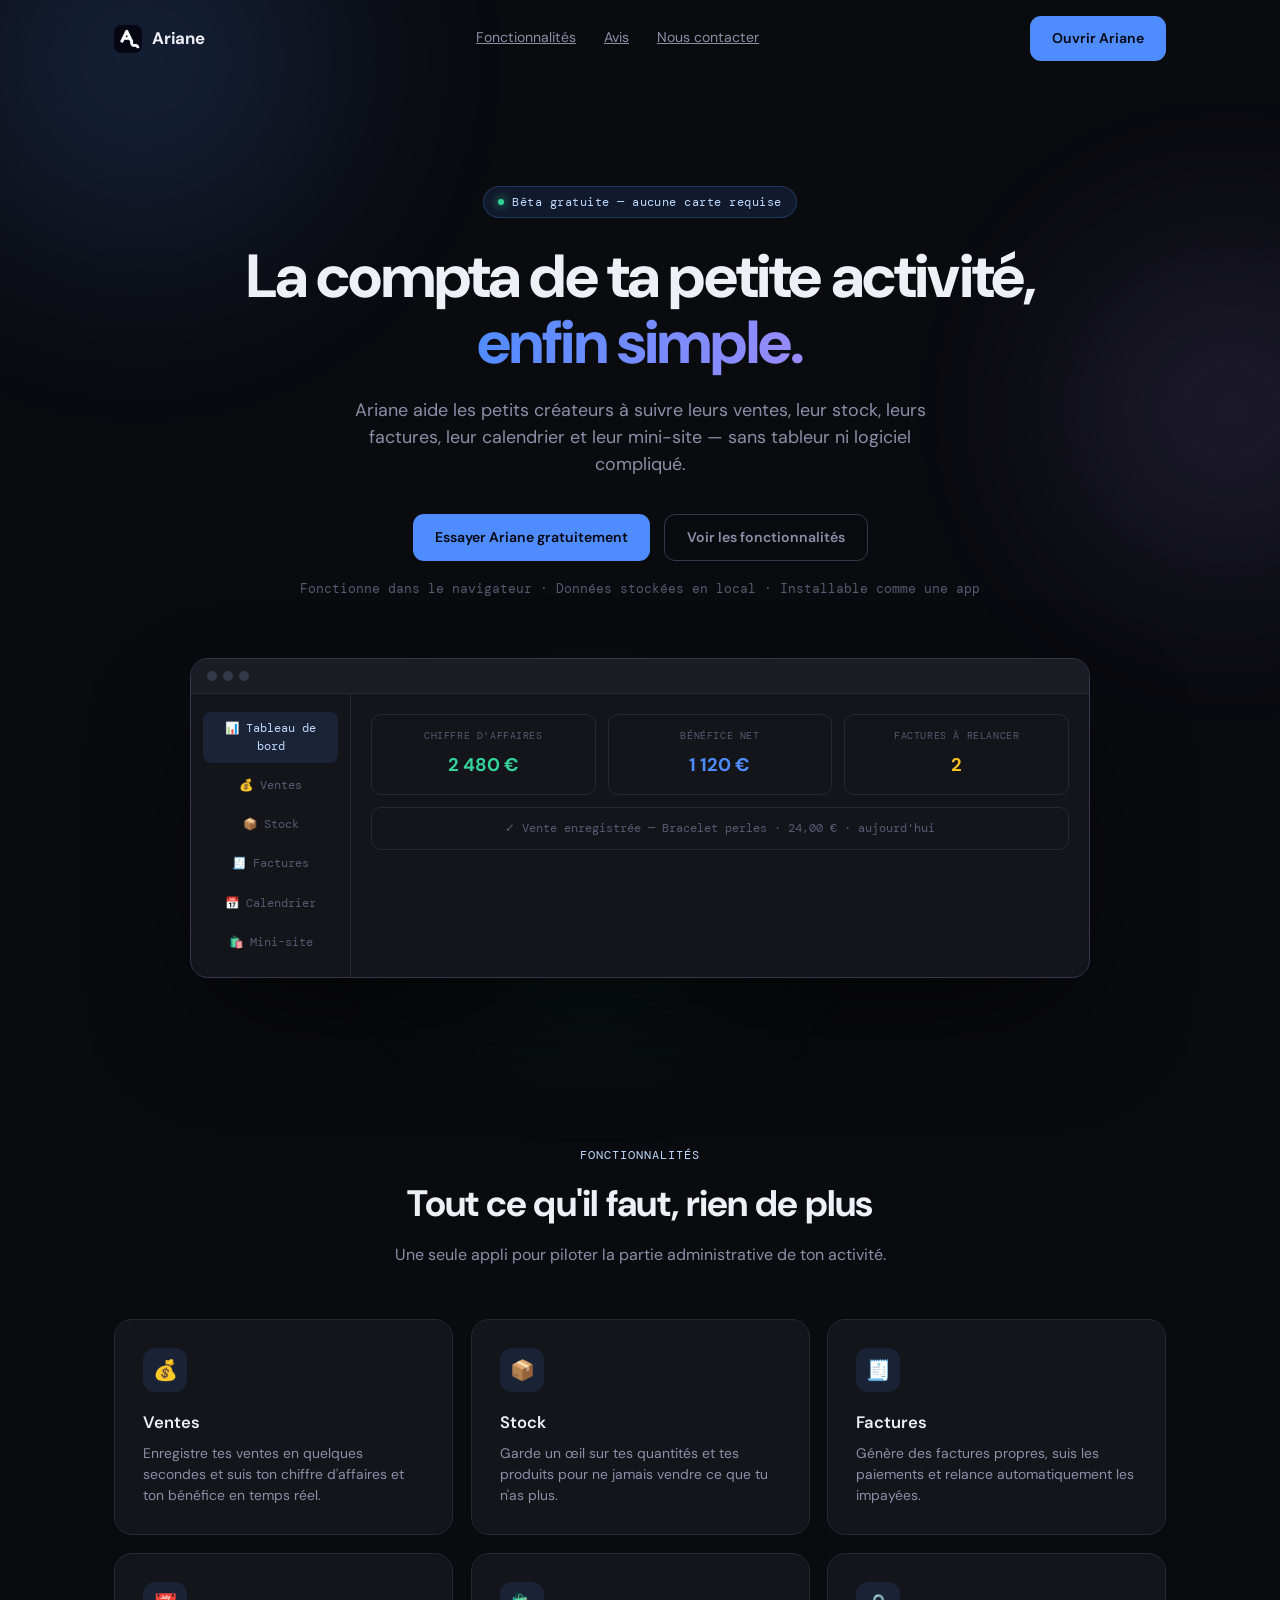
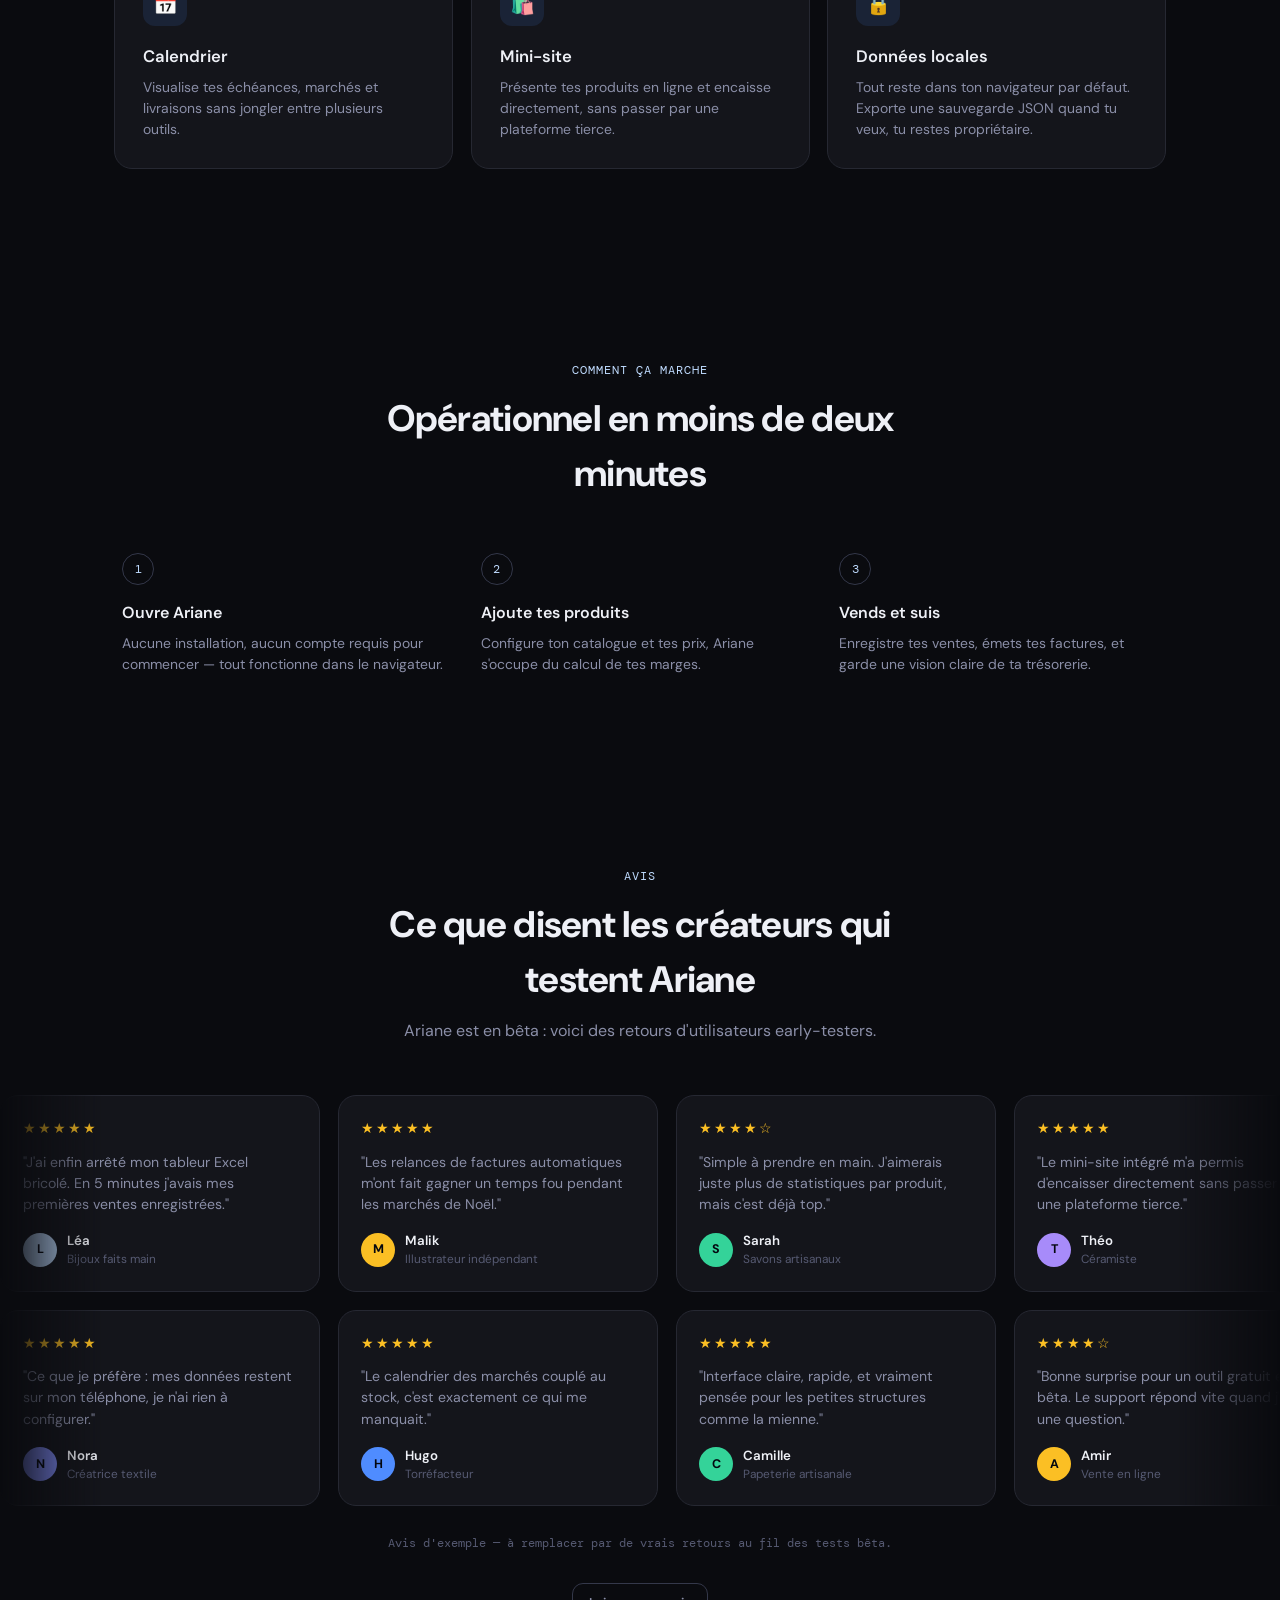
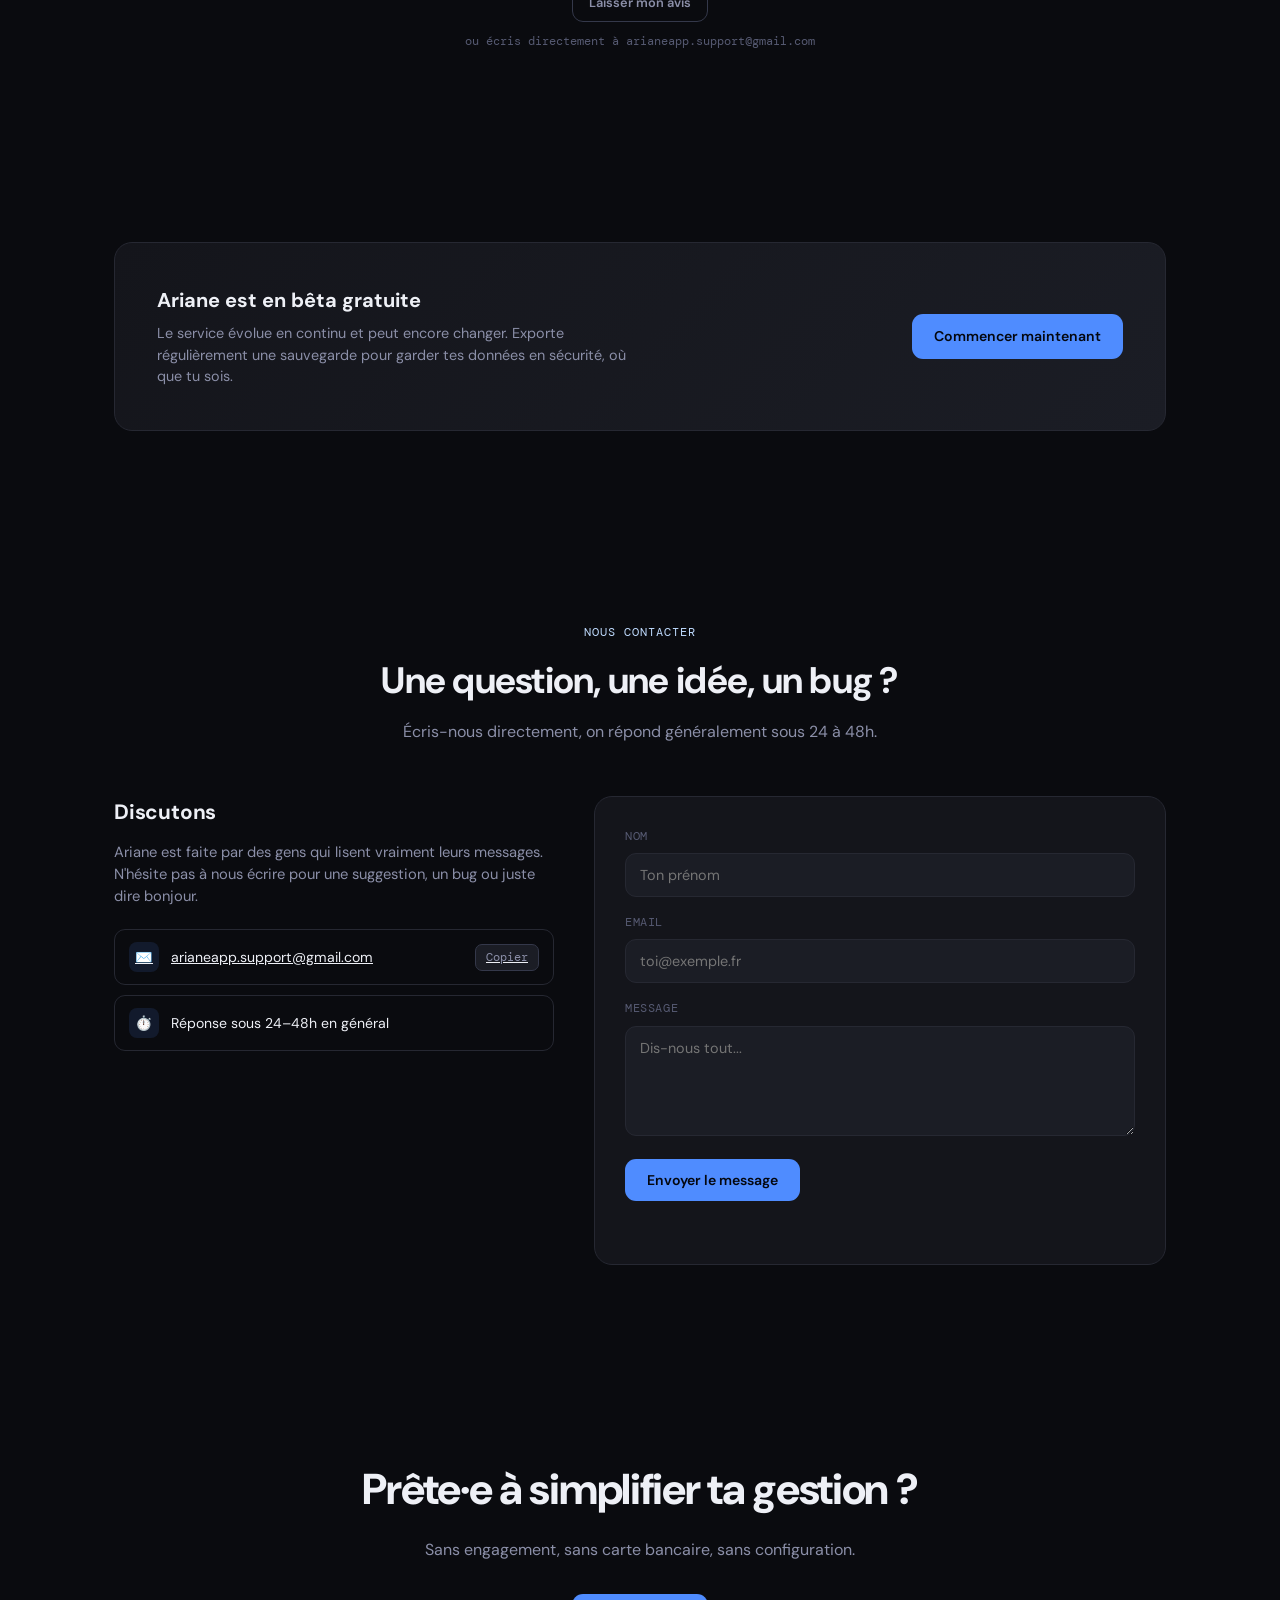
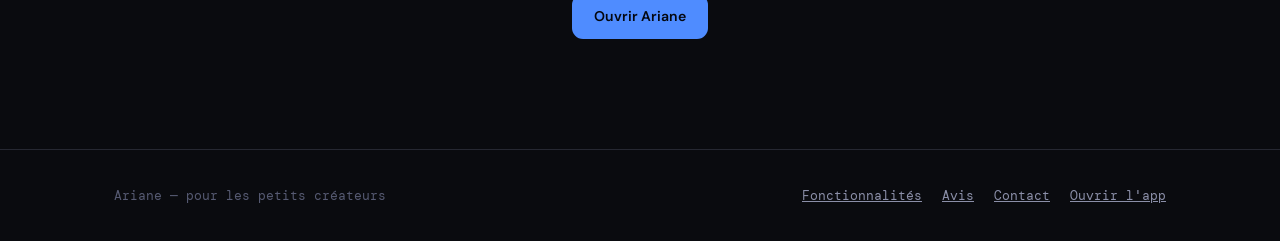
==== site/index.html @ db7ed331 "Corrige le formulaire de contact et le lien avis de la vitrine (mailto) Les liens/boutons mailto cha" ====
<!DOCTYPE html>
<html lang="fr">
<head>
<meta charset="UTF-8">
<meta name="viewport" content="width=device-width, initial-scale=1.0">
<title>Ariane — Compta &amp; ventes pour petits créateurs</title>
<meta name="description" content="Ariane aide les petits créateurs à suivre leurs ventes, leur stock, leurs factures, leur calendrier et leur mini-site — sans tableur, sans prise de tête.">
<link rel="icon" href="../icons/icon-192.png">
<link href="https://fonts.googleapis.com/css2?family=DM+Mono:wght@300;400;500&family=DM+Sans:ital,wght@0,300;0,400;0,500;0,600;0,700;0,800;1,300&display=swap" rel="stylesheet">
<style>
  :root {
    --bg: #0a0b0f; --surface: #14151b; --surface2: #1b1d25; --border: #262832; --border2: #34384a;
    --text: #eef0f6; --text2: #8b8fa8; --text3: #565a72;
    --accent: #4f8cff; --accent-dim: rgba(79,140,255,0.12);
    --accent2: #bfdbfe;
    --violet: #a78bfa; --violet-dim: rgba(167,139,250,0.14);
    --gold: #fbbf24; --gold-dim: rgba(251,191,36,0.12);
    --green: #34d399; --green-dim: rgba(52,211,153,0.12);
    --blue: #818cf8;
    --radius: 18px; --radius-sm: 11px;
  }
  *, *::before, *::after { box-sizing: border-box; margin: 0; padding: 0; }
  html { font-size: 16px; scroll-behavior: smooth; }
  body { font-family: 'DM Sans', sans-serif; background: var(--bg); color: var(--text); line-height: 1.5; overflow-x: hidden; position: relative; }
  a { color: inherit; }
  img { max-width: 100%; }
  .wrap { max-width: 1100px; margin: 0 auto; padding: 0 24px; position: relative; z-index: 1; }

  @media (prefers-reduced-motion: reduce) {
    *, *::before, *::after { animation-duration: 0.001ms !important; animation-iteration-count: 1 !important; transition-duration: 0.001ms !important; scroll-behavior: auto !important; }
  }

  /* Ambient background */
  .orb { position: fixed; border-radius: 50%; filter: blur(90px); opacity: 0.45; z-index: 0; pointer-events: none; }
  .orb-1 { width: 560px; height: 560px; top: -220px; left: -140px; background: radial-gradient(circle, rgba(79,140,255,0.55), transparent 70%); animation: float1 22s ease-in-out infinite; }
  .orb-2 { width: 460px; height: 460px; top: 20%; right: -180px; background: radial-gradient(circle, rgba(167,139,250,0.45), transparent 70%); animation: float2 26s ease-in-out infinite; }
  .orb-3 { width: 420px; height: 420px; bottom: -180px; left: 30%; background: radial-gradient(circle, rgba(52,211,153,0.3), transparent 70%); animation: float3 30s ease-in-out infinite; }
  @keyframes float1 { 0%,100% { transform: translate(0,0) scale(1); } 50% { transform: translate(60px,80px) scale(1.1); } }
  @keyframes float2 { 0%,100% { transform: translate(0,0) scale(1); } 50% { transform: translate(-70px,60px) scale(1.15); } }
  @keyframes float3 { 0%,100% { transform: translate(0,0) scale(1); } 50% { transform: translate(50px,-40px) scale(1.08); } }

  /* Reveal on scroll */
  .reveal { opacity: 0; transform: translateY(28px); transition: opacity 0.7s cubic-bezier(.16,1,.3,1), transform 0.7s cubic-bezier(.16,1,.3,1); }
  .reveal.visible { opacity: 1; transform: translateY(0); }
  .reveal-stagger.visible .stagger-item { opacity: 1; transform: translateY(0); }
  .stagger-item { opacity: 0; transform: translateY(20px); transition: opacity 0.6s cubic-bezier(.16,1,.3,1), transform 0.6s cubic-bezier(.16,1,.3,1); }
  .stagger-item:nth-child(1) { transition-delay: 0.02s; } .stagger-item:nth-child(2) { transition-delay: 0.09s; }
  .stagger-item:nth-child(3) { transition-delay: 0.16s; } .stagger-item:nth-child(4) { transition-delay: 0.23s; }
  .stagger-item:nth-child(5) { transition-delay: 0.30s; } .stagger-item:nth-child(6) { transition-delay: 0.37s; }

  /* Nav */
  header.nav { position: sticky; top: 0; z-index: 100; background: transparent; border-bottom: 1px solid transparent; transition: background 0.3s, border-color 0.3s, backdrop-filter 0.3s; }
  header.nav.scrolled { background: rgba(10,11,15,0.78); backdrop-filter: blur(14px); border-bottom: 1px solid var(--border); }
  .nav-inner { display: flex; align-items: center; justify-content: space-between; padding: 16px 24px; max-width: 1100px; margin: 0 auto; }
  .brand { display: flex; align-items: center; gap: 10px; font-weight: 700; font-size: 1.05rem; letter-spacing: -0.01em; }
  .brand img { width: 28px; height: 28px; border-radius: 7px; }
  .nav-links { display: flex; gap: 28px; font-size: 0.88rem; color: var(--text2); }
  .nav-links a { position: relative; padding-bottom: 2px; transition: color 0.15s; }
  .nav-links a::after { content: ''; position: absolute; left: 0; bottom: -3px; width: 0; height: 1.5px; background: var(--accent); transition: width 0.25s ease; }
  .nav-links a:hover { color: var(--text); }
  .nav-links a:hover::after { width: 100%; }
  .nav-cta { display: flex; gap: 10px; }

  .btn { display: inline-flex; align-items: center; gap: 8px; padding: 12px 22px; border-radius: var(--radius-sm); font-family: 'DM Sans', sans-serif; font-size: 0.88rem; font-weight: 600; cursor: pointer; border: none; text-decoration: none; transition: transform 0.2s cubic-bezier(.34,1.56,.64,1), box-shadow 0.2s, background 0.2s, border-color 0.2s, color 0.2s; white-space: nowrap; position: relative; overflow: hidden; }
  .btn-primary { background: var(--accent); color: #04070f; box-shadow: 0 0 0 rgba(79,140,255,0); }
  .btn-primary:hover { transform: translateY(-2px); box-shadow: 0 10px 28px -8px rgba(79,140,255,0.65); }
  .btn-primary::before { content: ''; position: absolute; top: 0; left: -60%; width: 40%; height: 100%; background: linear-gradient(120deg, transparent, rgba(255,255,255,0.45), transparent); transform: skewX(-20deg); transition: left 0.6s ease; }
  .btn-primary:hover::before { left: 130%; }
  .btn-ghost { background: transparent; color: var(--text2); border: 1px solid var(--border2); }
  .btn-ghost:hover { color: var(--text); border-color: var(--text3); transform: translateY(-2px); }
  .btn-sm { padding: 9px 16px; font-size: 0.8rem; }

  /* Hero */
  .hero { padding: 108px 0 72px; position: relative; }
  .hero-inner { position: relative; z-index: 1; text-align: center; }
  .kicker { display: inline-flex; align-items: center; gap: 8px; padding: 6px 14px; border-radius: 999px; background: var(--accent-dim); color: var(--accent2); font-family: 'DM Mono', monospace; font-size: 0.75rem; letter-spacing: 0.04em; margin-bottom: 26px; border: 1px solid rgba(79,140,255,0.25); animation: fadeDown 0.7s cubic-bezier(.16,1,.3,1) both; }
  .kicker .dot { width: 6px; height: 6px; border-radius: 50%; background: var(--green); box-shadow: 0 0 8px var(--green); animation: pulse 2s ease-in-out infinite; }
  @keyframes pulse { 0%,100% { opacity: 1; } 50% { opacity: 0.35; } }
  @keyframes fadeDown { from { opacity: 0; transform: translateY(-14px); } to { opacity: 1; transform: translateY(0); } }
  @keyframes fadeUp { from { opacity: 0; transform: translateY(22px); } to { opacity: 1; transform: translateY(0); } }

  h1 { font-size: clamp(2.3rem, 5.2vw, 3.8rem); font-weight: 800; letter-spacing: -0.03em; line-height: 1.08; margin-bottom: 22px; animation: fadeUp 0.8s cubic-bezier(.16,1,.3,1) 0.08s both; }
  h1 .accent-text { background: linear-gradient(100deg, var(--accent), var(--violet) 55%, var(--accent2)); background-size: 220% auto; -webkit-background-clip: text; background-clip: text; color: transparent; animation: shimmer 6s linear infinite; }
  @keyframes shimmer { to { background-position: 220% center; } }
  .hero-sub { font-size: 1.12rem; color: var(--text2); max-width: 620px; margin: 0 auto 36px; animation: fadeUp 0.8s cubic-bezier(.16,1,.3,1) 0.16s both; }
  .hero-actions { display: flex; gap: 14px; justify-content: center; flex-wrap: wrap; margin-bottom: 18px; animation: fadeUp 0.8s cubic-bezier(.16,1,.3,1) 0.24s both; }
  .hero-note { font-size: 0.8rem; color: var(--text3); font-family: 'DM Mono', monospace; animation: fadeUp 0.8s cubic-bezier(.16,1,.3,1) 0.3s both; }

  /* Mock preview */
  .preview { margin: 60px auto 0; max-width: 900px; border-radius: var(--radius); border: 1px solid var(--border2); background: var(--surface); box-shadow: 0 50px 120px -30px rgba(0,0,0,0.75); overflow: hidden; animation: fadeUp 0.9s cubic-bezier(.16,1,.3,1) 0.38s both, floaty 7s ease-in-out 1.3s infinite; }
  @keyframes floaty { 0%,100% { transform: translateY(0); } 50% { transform: translateY(-10px); } }
  .preview-bar { display: flex; gap: 6px; padding: 12px 16px; border-bottom: 1px solid var(--border); background: var(--surface2); }
  .preview-bar span { width: 10px; height: 10px; border-radius: 50%; background: var(--border2); }
  .preview-body { display: grid; grid-template-columns: 160px 1fr; min-height: 280px; }
  .preview-side { border-right: 1px solid var(--border); padding: 18px 12px; display: flex; flex-direction: column; gap: 6px; }
  .preview-side .item { padding: 8px 10px; border-radius: 8px; font-size: 0.72rem; color: var(--text3); font-family: 'DM Mono', monospace; transition: background 0.2s, color 0.2s; }
  .preview-side .item.active { background: var(--accent-dim); color: var(--accent2); }
  .preview-main { padding: 20px; display: grid; grid-template-columns: repeat(3, 1fr); gap: 12px; align-content: start; }
  .preview-kpi { border: 1px solid var(--border); border-radius: 10px; padding: 14px; transition: transform 0.2s, border-color 0.2s; }
  .preview-kpi:hover { transform: translateY(-3px); border-color: var(--border2); }
  .preview-kpi .l { font-size: 0.62rem; color: var(--text3); font-family: 'DM Mono', monospace; text-transform: uppercase; letter-spacing: 0.06em; margin-bottom: 8px; }
  .preview-kpi .v { font-weight: 700; font-size: 1.15rem; }
  .preview-kpi.g .v { color: var(--green); } .preview-kpi.b .v { color: var(--accent); } .preview-kpi.y .v { color: var(--gold); }
  .preview-row { grid-column: 1 / -1; border: 1px solid var(--border); border-radius: 10px; padding: 12px 14px; font-size: 0.72rem; color: var(--text3); font-family: 'DM Mono', monospace; }

  /* Sections */
  section { padding: 96px 0; position: relative; }
  .section-head { text-align: center; max-width: 580px; margin: 0 auto 52px; }
  .section-head .eyebrow { font-family: 'DM Mono', monospace; font-size: 0.75rem; color: var(--accent2); letter-spacing: 0.08em; text-transform: uppercase; margin-bottom: 12px; }
  .section-head h2 { font-size: clamp(1.7rem, 3.5vw, 2.3rem); font-weight: 700; letter-spacing: -0.02em; margin-bottom: 12px; }
  .section-head p { color: var(--text2); }

  .grid { display: grid; grid-template-columns: repeat(3, 1fr); gap: 18px; }
  .card { background: var(--surface); border: 1px solid var(--border); border-radius: var(--radius); padding: 28px; transition: border-color 0.25s, transform 0.25s, box-shadow 0.25s; transform-style: preserve-3d; will-change: transform; }
  .card:hover { border-color: var(--border2); box-shadow: 0 20px 40px -20px rgba(0,0,0,0.5); }
  .card .icon { width: 44px; height: 44px; border-radius: 12px; display: flex; align-items: center; justify-content: center; font-size: 1.25rem; margin-bottom: 18px; background: var(--accent-dim); transition: transform 0.3s cubic-bezier(.34,1.56,.64,1); }
  .card:hover .icon { transform: scale(1.1) rotate(-6deg); }
  .card h3 { font-size: 1.04rem; font-weight: 600; margin-bottom: 8px; }
  .card p { font-size: 0.87rem; color: var(--text2); }

  .steps { display: grid; grid-template-columns: repeat(3, 1fr); gap: 24px; }
  .step { position: relative; padding-left: 8px; }
  .step .num { font-family: 'DM Mono', monospace; font-size: 0.78rem; color: var(--accent2); border: 1px solid var(--border2); width: 32px; height: 32px; border-radius: 50%; display: flex; align-items: center; justify-content: center; margin-bottom: 16px; transition: background 0.2s, transform 0.2s; }
  .step:hover .num { background: var(--accent-dim); transform: scale(1.08); }
  .step h3 { font-size: 1rem; font-weight: 600; margin-bottom: 8px; }
  .step p { font-size: 0.87rem; color: var(--text2); }

  /* Testimonials */
  .marquee-wrap { position: relative; overflow: hidden; mask-image: linear-gradient(90deg, transparent, black 8%, black 92%, transparent); -webkit-mask-image: linear-gradient(90deg, transparent, black 8%, black 92%, transparent); }
  .marquee { display: flex; gap: 18px; width: max-content; animation: scrollX 42s linear infinite; }
  .marquee.reverse { animation-direction: reverse; animation-duration: 50s; margin-top: 18px; }
  .marquee-wrap:hover .marquee { animation-play-state: paused; }
  @keyframes scrollX { from { transform: translateX(0); } to { transform: translateX(-50%); } }
  .review-card { flex: 0 0 320px; background: var(--surface); border: 1px solid var(--border); border-radius: var(--radius); padding: 22px; transition: transform 0.2s, border-color 0.2s; }
  .review-card:hover { transform: translateY(-4px); border-color: var(--border2); }
  .stars { color: var(--gold); letter-spacing: 2px; font-size: 0.9rem; margin-bottom: 12px; }
  .review-text { font-size: 0.88rem; color: var(--text2); margin-bottom: 16px; }
  .review-who { display: flex; align-items: center; gap: 10px; }
  .avatar { width: 34px; height: 34px; border-radius: 50%; display: flex; align-items: center; justify-content: center; font-size: 0.78rem; font-weight: 700; color: #04070f; flex-shrink: 0; }
  .review-name { font-size: 0.83rem; font-weight: 600; }
  .review-role { font-size: 0.74rem; color: var(--text3); }
  .review-note { text-align: center; font-size: 0.76rem; color: var(--text3); margin-top: 28px; font-family: 'DM Mono', monospace; }
  .reviews-cta { text-align: center; margin-top: 30px; }

  .beta-band { background: linear-gradient(135deg, var(--surface), var(--surface2)); border: 1px solid var(--border); border-radius: var(--radius); padding: 42px; display: flex; align-items: center; justify-content: space-between; gap: 24px; flex-wrap: wrap; position: relative; overflow: hidden; }
  .beta-band h3 { font-size: 1.25rem; font-weight: 700; margin-bottom: 8px; }
  .beta-band p { color: var(--text2); font-size: 0.9rem; max-width: 480px; }

  /* Contact */
  .contact-grid { display: grid; grid-template-columns: 1fr 1.3fr; gap: 40px; align-items: flex-start; }
  .contact-info h3 { font-size: 1.3rem; font-weight: 700; margin-bottom: 14px; letter-spacing: -0.01em; }
  .contact-info p { color: var(--text2); font-size: 0.92rem; margin-bottom: 22px; }
  .contact-line { display: flex; align-items: center; gap: 12px; padding: 12px 14px; border: 1px solid var(--border); border-radius: var(--radius-sm); margin-bottom: 10px; font-size: 0.88rem; transition: border-color 0.2s, transform 0.2s; }
  .contact-line:hover { border-color: var(--accent); transform: translateX(4px); }
  .contact-line .ic { width: 30px; height: 30px; border-radius: 8px; background: var(--accent-dim); display: flex; align-items: center; justify-content: center; flex-shrink: 0; }
  .contact-line .copy-btn { margin-left: auto; background: var(--surface2); border: 1px solid var(--border2); color: var(--text2); font-family: 'DM Mono', monospace; font-size: 0.72rem; padding: 5px 10px; border-radius: 7px; cursor: pointer; transition: color 0.2s, border-color 0.2s; flex-shrink: 0; }
  .contact-line .copy-btn:hover { color: var(--text); border-color: var(--accent); }
  .fallback-panel { display: none; margin-top: 16px; border: 1px dashed var(--border2); border-radius: var(--radius-sm); padding: 16px; background: var(--surface2); }
  .fallback-panel.show { display: block; }
  .fallback-panel p { font-size: 0.8rem; color: var(--text2); margin-bottom: 10px; }
  .fallback-panel textarea { width: 100%; background: var(--surface); border: 1px solid var(--border); border-radius: var(--radius-sm); color: var(--text2); font-family: 'DM Mono', monospace; font-size: 0.78rem; padding: 10px 12px; min-height: 90px; margin-bottom: 10px; }

  .contact-form { background: var(--surface); border: 1px solid var(--border); border-radius: var(--radius); padding: 30px; }
  .form-row { margin-bottom: 16px; }
  .form-row label { display: block; font-size: 0.76rem; color: var(--text3); font-family: 'DM Mono', monospace; text-transform: uppercase; letter-spacing: 0.05em; margin-bottom: 8px; }
  .form-row input, .form-row textarea { width: 100%; background: var(--surface2); border: 1px solid var(--border); border-radius: var(--radius-sm); padding: 12px 14px; color: var(--text); font-family: 'DM Sans', sans-serif; font-size: 0.9rem; transition: border-color 0.2s, box-shadow 0.2s; }
  .form-row input:focus, .form-row textarea:focus { outline: none; border-color: var(--accent); box-shadow: 0 0 0 3px var(--accent-dim); }
  .form-row textarea { resize: vertical; min-height: 110px; }
  .form-foot { display: flex; align-items: center; gap: 14px; flex-wrap: wrap; }
  .form-status { font-size: 0.8rem; color: var(--green); opacity: 0; transition: opacity 0.3s; }
  .form-status.show { opacity: 1; }

  .cta { text-align: center; padding-bottom: 110px; }
  .cta h2 { font-size: clamp(1.9rem, 4vw, 2.7rem); font-weight: 800; letter-spacing: -0.03em; margin-bottom: 16px; }
  .cta p { color: var(--text2); margin-bottom: 32px; }

  footer { border-top: 1px solid var(--border); padding: 36px 0; }
  .footer-inner { display: flex; align-items: center; justify-content: space-between; flex-wrap: wrap; gap: 12px; font-size: 0.8rem; color: var(--text3); font-family: 'DM Mono', monospace; }
  .footer-inner a { color: var(--text2); transition: color 0.15s; }
  .footer-inner a:hover { color: var(--text); }
  .footer-links { display: flex; gap: 20px; }

  /* Back to top */
  .to-top { position: fixed; right: 22px; bottom: 22px; width: 44px; height: 44px; border-radius: 50%; background: var(--surface); border: 1px solid var(--border2); color: var(--text2); display: flex; align-items: center; justify-content: center; cursor: pointer; opacity: 0; pointer-events: none; transition: opacity 0.25s, transform 0.25s, color 0.2s, border-color 0.2s; z-index: 90; }
  .to-top.show { opacity: 1; pointer-events: auto; }
  .to-top:hover { color: var(--text); border-color: var(--accent); transform: translateY(-3px); }

  @media (max-width: 780px) {
    .nav-links { display: none; }
    .grid, .steps { grid-template-columns: 1fr; }
    .preview-body { grid-template-columns: 1fr; }
    .preview-side { display: none; }
    .preview-main { grid-template-columns: 1fr 1fr; }
    .beta-band { flex-direction: column; align-items: flex-start; text-align: left; }
    .contact-grid { grid-template-columns: 1fr; }
    .review-card { flex-basis: 260px; }
  }
</style>
</head>
<body>

<div class="orb orb-1"></div>
<div class="orb orb-2"></div>
<div class="orb orb-3"></div>

<header class="nav" id="nav">
  <div class="nav-inner">
    <div class="brand"><img src="../icons/icon-192.png" alt=""> Ariane</div>
    <nav class="nav-links">
      <a href="#fonctionnalites">Fonctionnalités</a>
      <a href="#avis">Avis</a>
      <a href="#contact">Nous contacter</a>
    </nav>
    <div class="nav-cta">
      <a class="btn btn-primary" href="../index.html">Ouvrir Ariane</a>
    </div>
  </div>
</header>

<main>
  <section class="hero">
    <div class="wrap hero-inner">
      <div class="kicker"><span class="dot"></span> Bêta gratuite — aucune carte requise</div>
      <h1>La compta de ta petite activité,<br><span class="accent-text">enfin simple.</span></h1>
      <p class="hero-sub">Ariane aide les petits créateurs à suivre leurs ventes, leur stock, leurs factures, leur calendrier et leur mini-site — sans tableur ni logiciel compliqué.</p>
      <div class="hero-actions">
        <a class="btn btn-primary" href="../index.html">Essayer Ariane gratuitement</a>
        <a class="btn btn-ghost" href="#fonctionnalites">Voir les fonctionnalités</a>
      </div>
      <div class="hero-note">Fonctionne dans le navigateur · Données stockées en local · Installable comme une app</div>

      <div class="preview">
        <div class="preview-bar"><span></span><span></span><span></span></div>
        <div class="preview-body">
          <div class="preview-side">
            <div class="item active">📊 Tableau de bord</div>
            <div class="item">💰 Ventes</div>
            <div class="item">📦 Stock</div>
            <div class="item">🧾 Factures</div>
            <div class="item">📅 Calendrier</div>
            <div class="item">🛍️ Mini-site</div>
          </div>
          <div class="preview-main">
            <div class="preview-kpi g"><div class="l">Chiffre d'affaires</div><div class="v">2 480 €</div></div>
            <div class="preview-kpi b"><div class="l">Bénéfice net</div><div class="v">1 120 €</div></div>
            <div class="preview-kpi y"><div class="l">Factures à relancer</div><div class="v">2</div></div>
            <div class="preview-row">✓ Vente enregistrée — Bracelet perles · 24,00 € · aujourd'hui</div>
          </div>
        </div>
      </div>
    </div>
  </section>

  <section id="fonctionnalites">
    <div class="wrap">
      <div class="section-head reveal">
        <div class="eyebrow">Fonctionnalités</div>
        <h2>Tout ce qu'il faut, rien de plus</h2>
        <p>Une seule appli pour piloter la partie administrative de ton activité.</p>
      </div>
      <div class="grid reveal-stagger reveal" id="feature-grid">
        <div class="card stagger-item">
          <div class="icon">💰</div>
          <h3>Ventes</h3>
          <p>Enregistre tes ventes en quelques secondes et suis ton chiffre d'affaires et ton bénéfice en temps réel.</p>
        </div>
        <div class="card stagger-item">
          <div class="icon">📦</div>
          <h3>Stock</h3>
          <p>Garde un œil sur tes quantités et tes produits pour ne jamais vendre ce que tu n'as plus.</p>
        </div>
        <div class="card stagger-item">
          <div class="icon">🧾</div>
          <h3>Factures</h3>
          <p>Génère des factures propres, suis les paiements et relance automatiquement les impayées.</p>
        </div>
        <div class="card stagger-item">
          <div class="icon">📅</div>
          <h3>Calendrier</h3>
          <p>Visualise tes échéances, marchés et livraisons sans jongler entre plusieurs outils.</p>
        </div>
        <div class="card stagger-item">
          <div class="icon">🛍️</div>
          <h3>Mini-site</h3>
          <p>Présente tes produits en ligne et encaisse directement, sans passer par une plateforme tierce.</p>
        </div>
        <div class="card stagger-item">
          <div class="icon">🔒</div>
          <h3>Données locales</h3>
          <p>Tout reste dans ton navigateur par défaut. Exporte une sauvegarde JSON quand tu veux, tu restes propriétaire.</p>
        </div>
      </div>
    </div>
  </section>

  <section id="comment-ca-marche">
    <div class="wrap">
      <div class="section-head reveal">
        <div class="eyebrow">Comment ça marche</div>
        <h2>Opérationnel en moins de deux minutes</h2>
      </div>
      <div class="steps reveal-stagger reveal">
        <div class="step stagger-item">
          <div class="num">1</div>
          <h3>Ouvre Ariane</h3>
          <p>Aucune installation, aucun compte requis pour commencer — tout fonctionne dans le navigateur.</p>
        </div>
        <div class="step stagger-item">
          <div class="num">2</div>
          <h3>Ajoute tes produits</h3>
          <p>Configure ton catalogue et tes prix, Ariane s'occupe du calcul de tes marges.</p>
        </div>
        <div class="step stagger-item">
          <div class="num">3</div>
          <h3>Vends et suis</h3>
          <p>Enregistre tes ventes, émets tes factures, et garde une vision claire de ta trésorerie.</p>
        </div>
      </div>
    </div>
  </section>

  <section id="avis">
    <div class="wrap">
      <div class="section-head reveal">
        <div class="eyebrow">Avis</div>
        <h2>Ce que disent les créateurs qui testent Ariane</h2>
        <p>Ariane est en bêta : voici des retours d'utilisateurs early-testers.</p>
      </div>
    </div>
    <div class="marquee-wrap reveal">
      <div class="marquee" id="marquee-1">
        <div class="review-card"><div class="stars">★★★★★</div><p class="review-text">"J'ai enfin arrêté mon tableur Excel bricolé. En 5 minutes j'avais mes premières ventes enregistrées."</p><div class="review-who"><div class="avatar" style="background:var(--accent2)">L</div><div><div class="review-name">Léa</div><div class="review-role">Bijoux faits main</div></div></div></div>
        <div class="review-card"><div class="stars">★★★★★</div><p class="review-text">"Les relances de factures automatiques m'ont fait gagner un temps fou pendant les marchés de Noël."</p><div class="review-who"><div class="avatar" style="background:var(--gold)">M</div><div><div class="review-name">Malik</div><div class="review-role">Illustrateur indépendant</div></div></div></div>
        <div class="review-card"><div class="stars">★★★★☆</div><p class="review-text">"Simple à prendre en main. J'aimerais juste plus de statistiques par produit, mais c'est déjà top."</p><div class="review-who"><div class="avatar" style="background:var(--green)">S</div><div><div class="review-name">Sarah</div><div class="review-role">Savons artisanaux</div></div></div></div>
        <div class="review-card"><div class="stars">★★★★★</div><p class="review-text">"Le mini-site intégré m'a permis d'encaisser directement sans passer par une plateforme tierce."</p><div class="review-who"><div class="avatar" style="background:var(--violet)">T</div><div><div class="review-name">Théo</div><div class="review-role">Céramiste</div></div></div></div>
        <!-- duplicate for seamless loop -->
        <div class="review-card"><div class="stars">★★★★★</div><p class="review-text">"J'ai enfin arrêté mon tableur Excel bricolé. En 5 minutes j'avais mes premières ventes enregistrées."</p><div class="review-who"><div class="avatar" style="background:var(--accent2)">L</div><div><div class="review-name">Léa</div><div class="review-role">Bijoux faits main</div></div></div></div>
        <div class="review-card"><div class="stars">★★★★★</div><p class="review-text">"Les relances de factures automatiques m'ont fait gagner un temps fou pendant les marchés de Noël."</p><div class="review-who"><div class="avatar" style="background:var(--gold)">M</div><div><div class="review-name">Malik</div><div class="review-role">Illustrateur indépendant</div></div></div></div>
        <div class="review-card"><div class="stars">★★★★☆</div><p class="review-text">"Simple à prendre en main. J'aimerais juste plus de statistiques par produit, mais c'est déjà top."</p><div class="review-who"><div class="avatar" style="background:var(--green)">S</div><div><div class="review-name">Sarah</div><div class="review-role">Savons artisanaux</div></div></div></div>
        <div class="review-card"><div class="stars">★★★★★</div><p class="review-text">"Le mini-site intégré m'a permis d'encaisser directement sans passer par une plateforme tierce."</p><div class="review-who"><div class="avatar" style="background:var(--violet)">T</div><div><div class="review-name">Théo</div><div class="review-role">Céramiste</div></div></div></div>
      </div>
      <div class="marquee reverse" id="marquee-2">
        <div class="review-card"><div class="stars">★★★★★</div><p class="review-text">"Ce que je préfère : mes données restent sur mon téléphone, je n'ai rien à configurer."</p><div class="review-who"><div class="avatar" style="background:var(--blue)">N</div><div><div class="review-name">Nora</div><div class="review-role">Créatrice textile</div></div></div></div>
        <div class="review-card"><div class="stars">★★★★★</div><p class="review-text">"Le calendrier des marchés couplé au stock, c'est exactement ce qui me manquait."</p><div class="review-who"><div class="avatar" style="background:var(--accent)">H</div><div><div class="review-name">Hugo</div><div class="review-role">Torréfacteur</div></div></div></div>
        <div class="review-card"><div class="stars">★★★★★</div><p class="review-text">"Interface claire, rapide, et vraiment pensée pour les petites structures comme la mienne."</p><div class="review-who"><div class="avatar" style="background:var(--green)">C</div><div><div class="review-name">Camille</div><div class="review-role">Papeterie artisanale</div></div></div></div>
        <div class="review-card"><div class="stars">★★★★☆</div><p class="review-text">"Bonne surprise pour un outil gratuit en bêta. Le support répond vite quand j'ai une question."</p><div class="review-who"><div class="avatar" style="background:var(--gold)">A</div><div><div class="review-name">Amir</div><div class="review-role">Vente en ligne</div></div></div></div>
        <!-- duplicate for seamless loop -->
        <div class="review-card"><div class="stars">★★★★★</div><p class="review-text">"Ce que je préfère : mes données restent sur mon téléphone, je n'ai rien à configurer."</p><div class="review-who"><div class="avatar" style="background:var(--blue)">N</div><div><div class="review-name">Nora</div><div class="review-role">Créatrice textile</div></div></div></div>
        <div class="review-card"><div class="stars">★★★★★</div><p class="review-text">"Le calendrier des marchés couplé au stock, c'est exactement ce qui me manquait."</p><div class="review-who"><div class="avatar" style="background:var(--accent)">H</div><div><div class="review-name">Hugo</div><div class="review-role">Torréfacteur</div></div></div></div>
        <div class="review-card"><div class="stars">★★★★★</div><p class="review-text">"Interface claire, rapide, et vraiment pensée pour les petites structures comme la mienne."</p><div class="review-who"><div class="avatar" style="background:var(--green)">C</div><div><div class="review-name">Camille</div><div class="review-role">Papeterie artisanale</div></div></div></div>
        <div class="review-card"><div class="stars">★★★★☆</div><p class="review-text">"Bonne surprise pour un outil gratuit en bêta. Le support répond vite quand j'ai une question."</p><div class="review-who"><div class="avatar" style="background:var(--gold)">A</div><div><div class="review-name">Amir</div><div class="review-role">Vente en ligne</div></div></div></div>
      </div>
    </div>
    <div class="wrap">
      <p class="review-note">Avis d'exemple — à remplacer par de vrais retours au fil des tests bêta.</p>
      <div class="reveal reviews-cta">
        <a class="btn btn-ghost btn-sm" href="mailto:arianeapp.support@gmail.com?subject=Mon%20avis%20sur%20Ariane&body=Salut%2C%20voici%20mon%20avis%20sur%20Ariane%20%3A%0A%0A" target="_blank" rel="noopener">Laisser mon avis</a>
        <div style="margin-top:10px;font-size:0.76rem;color:var(--text3);font-family:'DM Mono',monospace">ou écris directement à arianeapp.support@gmail.com</div>
      </div>
    </div>
  </section>

  <section id="beta">
    <div class="wrap">
      <div class="beta-band reveal">
        <div>
          <h3>Ariane est en bêta gratuite</h3>
          <p>Le service évolue en continu et peut encore changer. Exporte régulièrement une sauvegarde pour garder tes données en sécurité, où que tu sois.</p>
        </div>
        <a class="btn btn-primary" href="../index.html">Commencer maintenant</a>
      </div>
    </div>
  </section>

  <section id="contact">
    <div class="wrap">
      <div class="section-head reveal">
        <div class="eyebrow">Nous contacter</div>
        <h2>Une question, une idée, un bug ?</h2>
        <p>Écris-nous directement, on répond généralement sous 24 à 48h.</p>
      </div>
      <div class="contact-grid reveal">
        <div class="contact-info">
          <h3>Discutons</h3>
          <p>Ariane est faite par des gens qui lisent vraiment leurs messages. N'hésite pas à nous écrire pour une suggestion, un bug ou juste dire bonjour.</p>
          <a class="contact-line" href="mailto:arianeapp.support@gmail.com" target="_blank" rel="noopener">
            <span class="ic">✉️</span> arianeapp.support@gmail.com
            <button type="button" class="copy-btn" onclick="event.preventDefault();event.stopPropagation();copyText('arianeapp.support@gmail.com',this)">Copier</button>
          </a>
          <div class="contact-line">
            <span class="ic">⏱️</span> Réponse sous 24–48h en général
          </div>
        </div>
        <form class="contact-form" id="contact-form">
          <div class="form-row">
            <label for="cf-name">Nom</label>
            <input type="text" id="cf-name" name="name" placeholder="Ton prénom" required>
          </div>
          <div class="form-row">
            <label for="cf-email">Email</label>
            <input type="email" id="cf-email" name="email" placeholder="toi@exemple.fr" required>
          </div>
          <div class="form-row">
            <label for="cf-message">Message</label>
            <textarea id="cf-message" name="message" placeholder="Dis-nous tout..." required></textarea>
          </div>
          <div class="form-foot">
            <button type="submit" class="btn btn-primary">Envoyer le message</button>
            <span class="form-status" id="form-status">Ta messagerie n'a pas suivi ? Copie le message ci-dessous.</span>
          </div>
          <div class="fallback-panel" id="fallback-panel">
            <p>Si aucune messagerie ne s'est ouverte, copie ce message et envoie-le manuellement à <strong>arianeapp.support@gmail.com</strong> :</p>
            <textarea id="fallback-text" readonly></textarea>
            <button type="button" class="btn btn-ghost btn-sm" onclick="copyText(document.getElementById('fallback-text').value,this)">Copier le message</button>
          </div>
        </form>
      </div>
    </div>
  </section>

  <section class="cta">
    <div class="wrap reveal">
      <h2>Prête·e à simplifier ta gestion&nbsp;?</h2>
      <p>Sans engagement, sans carte bancaire, sans configuration.</p>
      <a class="btn btn-primary" href="../index.html">Ouvrir Ariane</a>
    </div>
  </section>
</main>

<footer>
  <div class="wrap footer-inner">
    <span>Ariane — pour les petits créateurs</span>
    <div class="footer-links">
      <a href="#fonctionnalites">Fonctionnalités</a>
      <a href="#avis">Avis</a>
      <a href="#contact">Contact</a>
      <a href="../index.html">Ouvrir l'app</a>
    </div>
  </div>
</footer>

<button class="to-top" id="to-top" aria-label="Remonter en haut">↑</button>

<script>
  // Nav shrink/blur on scroll
  const nav = document.getElementById('nav');
  const toTop = document.getElementById('to-top');
  window.addEventListener('scroll', () => {
    const y = window.scrollY;
    nav.classList.toggle('scrolled', y > 12);
    toTop.classList.toggle('show', y > 600);
  }, { passive: true });

  toTop.addEventListener('click', () => window.scrollTo({ top: 0, behavior: 'smooth' }));

  // Reveal on scroll
  const revealEls = document.querySelectorAll('.reveal');
  const io = new IntersectionObserver((entries) => {
    entries.forEach(e => { if (e.isIntersecting) { e.target.classList.add('visible'); io.unobserve(e.target); } });
  }, { threshold: 0.12, rootMargin: '0px 0px -60px 0px' });
  revealEls.forEach(el => io.observe(el));

  // Tilt effect on feature cards (skip if reduced motion preferred)
  const reduceMotion = window.matchMedia('(prefers-reduced-motion: reduce)').matches;
  if (!reduceMotion) {
    document.querySelectorAll('#feature-grid .card').forEach(card => {
      card.addEventListener('mousemove', (e) => {
        const r = card.getBoundingClientRect();
        const px = (e.clientX - r.left) / r.width - 0.5;
        const py = (e.clientY - r.top) / r.height - 0.5;
        card.style.transform = `perspective(700px) rotateX(${(-py * 8).toFixed(2)}deg) rotateY(${(px * 8).toFixed(2)}deg) translateY(-2px)`;
      });
      card.addEventListener('mouseleave', () => { card.style.transform = ''; });
    });
  }

  // Copy-to-clipboard helper (fallback for when no mail client is configured)
  function copyText(text, btn) {
    const done = () => { if (btn) { const t = btn.textContent; btn.textContent = 'Copié !'; setTimeout(() => btn.textContent = t, 1800); } };
    if (navigator.clipboard && navigator.clipboard.writeText) {
      navigator.clipboard.writeText(text).then(done).catch(() => fallbackCopy(text, done));
    } else {
      fallbackCopy(text, done);
    }
  }
  function fallbackCopy(text, done) {
    const ta = document.createElement('textarea');
    ta.value = text; ta.style.position = 'fixed'; ta.style.opacity = '0';
    document.body.appendChild(ta); ta.focus(); ta.select();
    try { document.execCommand('copy'); done(); } catch (err) {}
    document.body.removeChild(ta);
  }

  // Contact form -> mailto (static site, no backend), with a copy fallback
  // for viewers who have no default mail client configured.
  const form = document.getElementById('contact-form');
  const status = document.getElementById('form-status');
  const fallbackPanel = document.getElementById('fallback-panel');
  const fallbackText = document.getElementById('fallback-text');
  form.addEventListener('submit', (e) => {
    e.preventDefault();
    const name = document.getElementById('cf-name').value.trim();
    const email = document.getElementById('cf-email').value.trim();
    const message = document.getElementById('cf-message').value.trim();
    const subject = 'Message depuis le site Ariane — ' + name;
    const plainBody = message + '\n\n— ' + name + ' (' + email + ')';
    window.open(`mailto:arianeapp.support@gmail.com?subject=${encodeURIComponent(subject)}&body=${encodeURIComponent(plainBody)}`, '_blank');
    fallbackText.value = 'À : arianeapp.support@gmail.com\nSujet : ' + subject + '\n\n' + plainBody;
    status.classList.add('show');
    fallbackPanel.classList.add('show');
  });
</script>

</body>
</html>
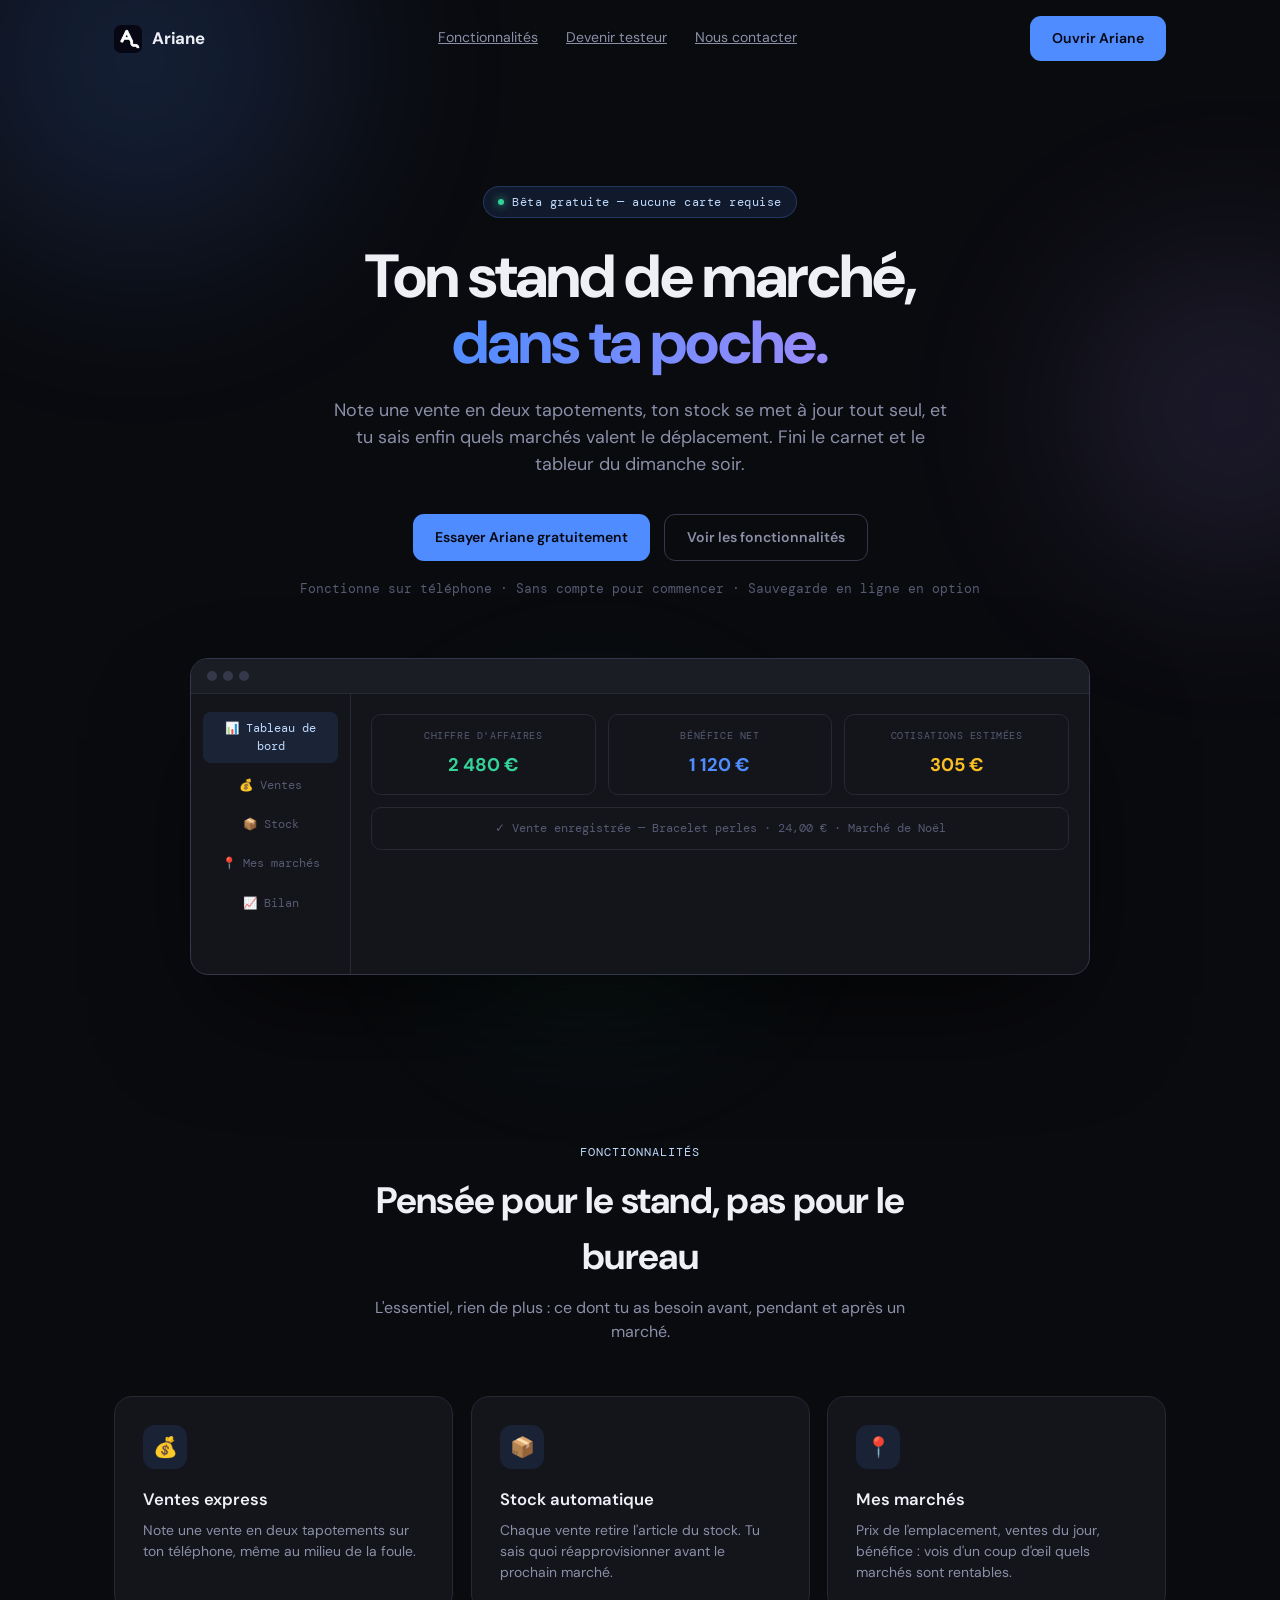
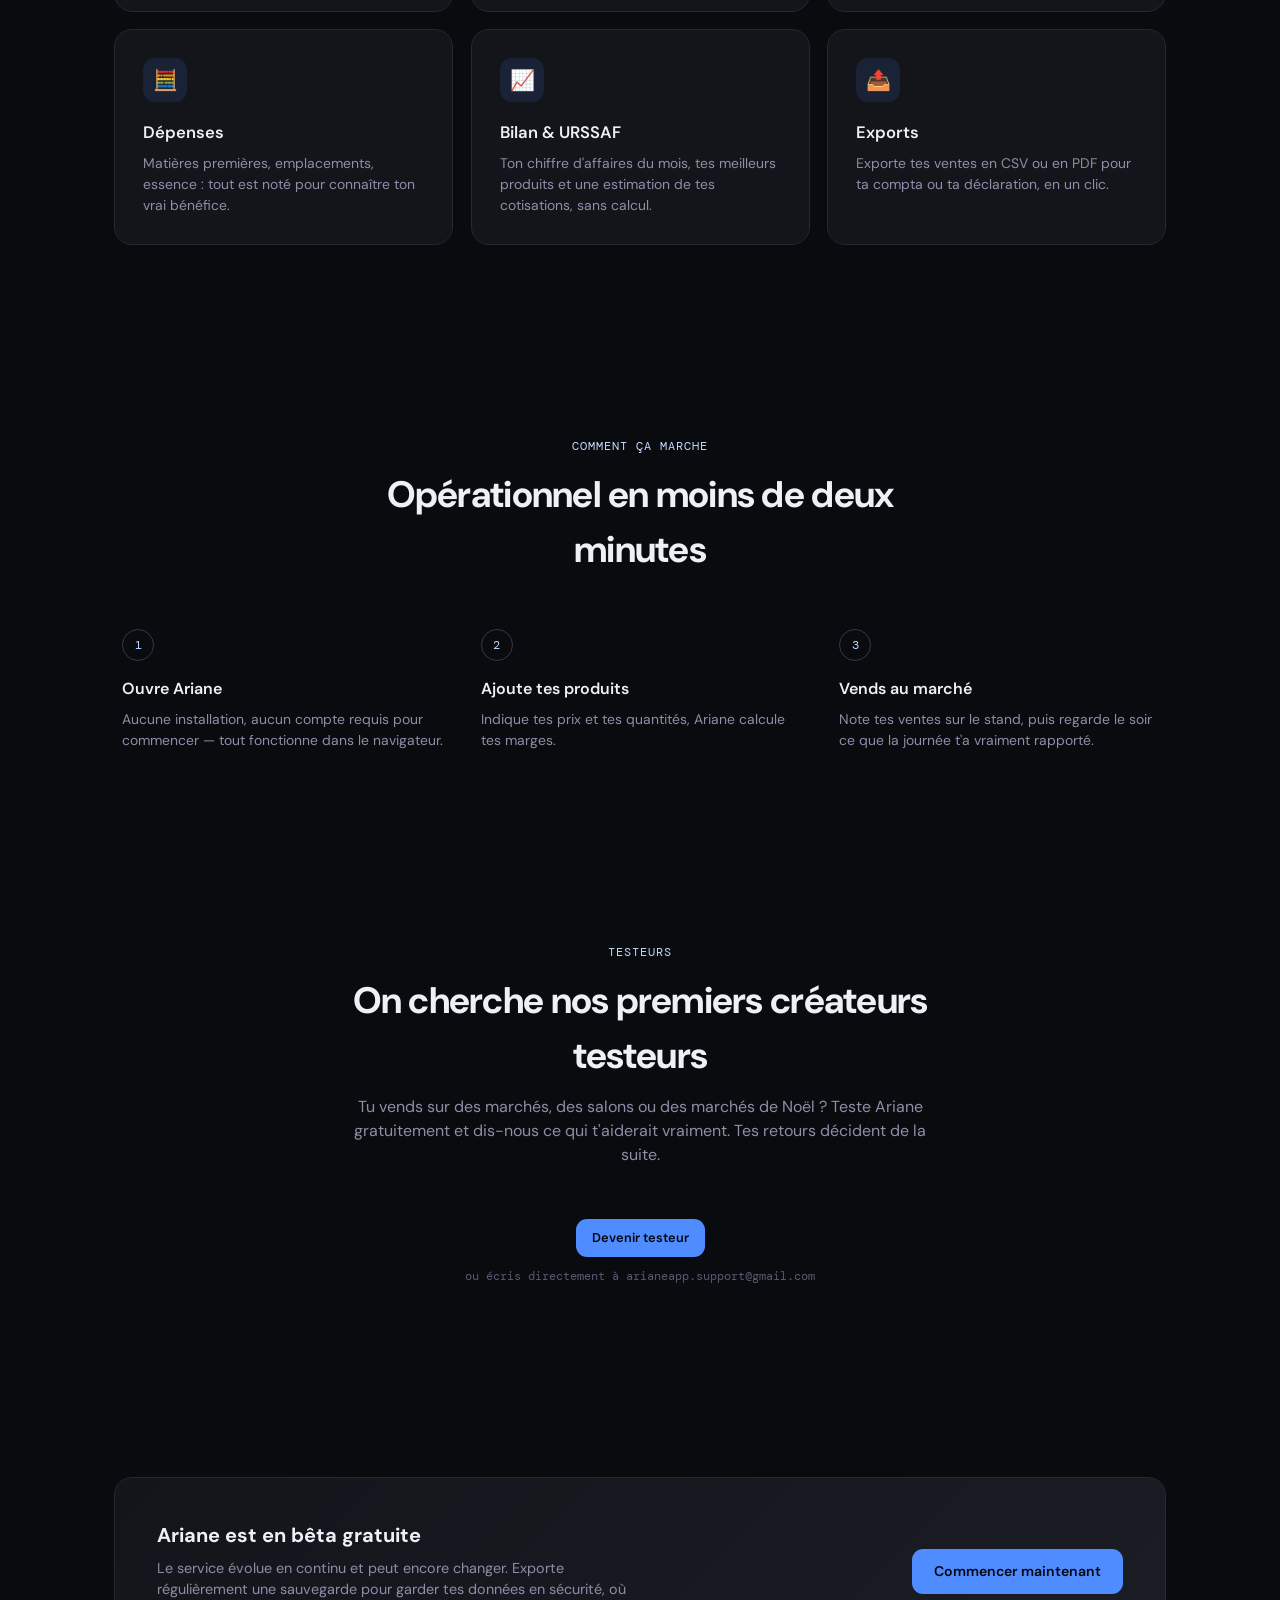
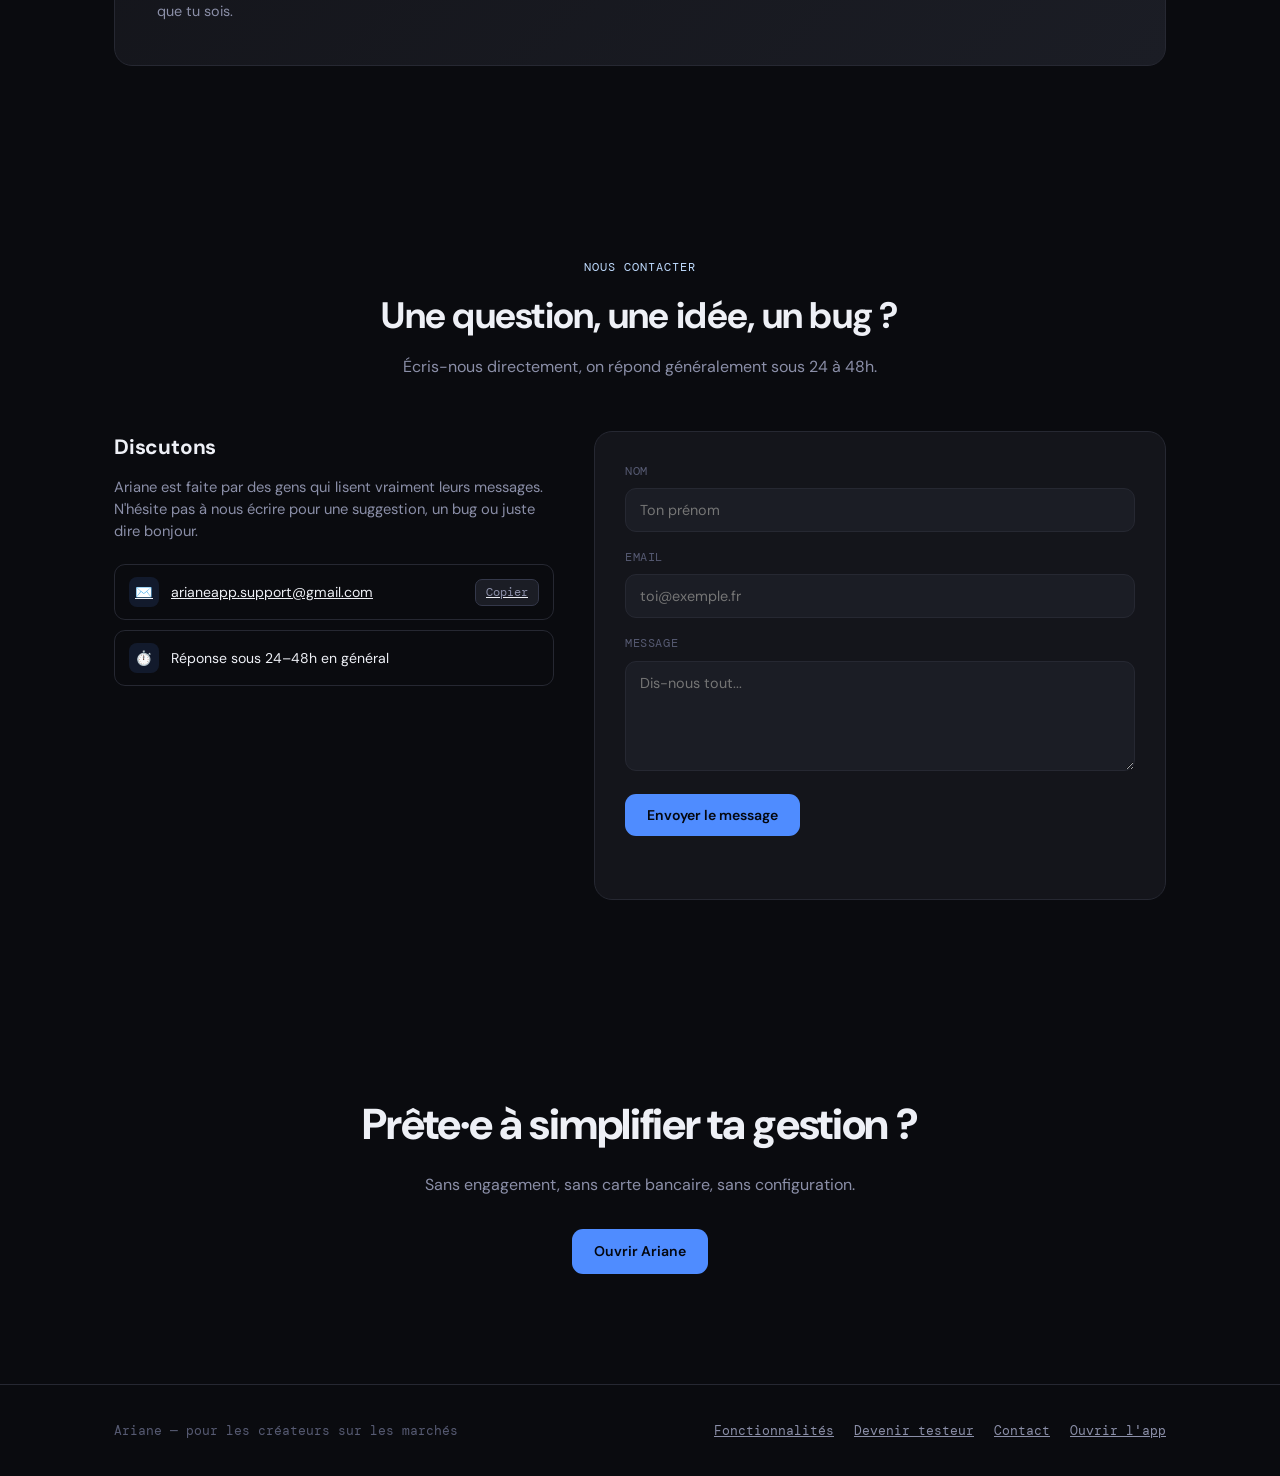
==== commit 9b258620: "Recentre Ariane sur les créateurs qui vendent sur les marchés" ====
--- a/site/index.html
+++ b/site/index.html
@@ -3,8 +3,8 @@
 <head>
 <meta charset="UTF-8">
 <meta name="viewport" content="width=device-width, initial-scale=1.0">
-<title>Ariane — Compta &amp; ventes pour petits créateurs</title>
-<meta name="description" content="Ariane aide les petits créateurs à suivre leurs ventes, leur stock, leurs factures, leur calendrier et leur mini-site — sans tableur, sans prise de tête.">
+<title>Ariane — L'appli de poche des créateurs sur les marchés</title>
+<meta name="description" content="Ariane aide les créateurs qui vendent sur les marchés à noter leurs ventes, suivre leur stock, savoir quels marchés sont rentables et estimer leurs cotisations — depuis leur téléphone.">
 <link rel="icon" href="../icons/icon-192.png">
 <link href="https://fonts.googleapis.com/css2?family=DM+Mono:wght@300;400;500&family=DM+Sans:ital,wght@0,300;0,400;0,500;0,600;0,700;0,800;1,300&display=swap" rel="stylesheet">
 <style>
@@ -208,7 +208,7 @@
     <div class="brand"><img src="../icons/icon-192.png" alt=""> Ariane</div>
     <nav class="nav-links">
       <a href="#fonctionnalites">Fonctionnalités</a>
-      <a href="#avis">Avis</a>
+      <a href="#avis">Devenir testeur</a>
       <a href="#contact">Nous contacter</a>
     </nav>
     <div class="nav-cta">
@@ -221,13 +221,13 @@
   <section class="hero">
     <div class="wrap hero-inner">
       <div class="kicker"><span class="dot"></span> Bêta gratuite — aucune carte requise</div>
-      <h1>La compta de ta petite activité,<br><span class="accent-text">enfin simple.</span></h1>
-      <p class="hero-sub">Ariane aide les petits créateurs à suivre leurs ventes, leur stock, leurs factures, leur calendrier et leur mini-site — sans tableur ni logiciel compliqué.</p>
+      <h1>Ton stand de marché,<br><span class="accent-text">dans ta poche.</span></h1>
+      <p class="hero-sub">Note une vente en deux tapotements, ton stock se met à jour tout seul, et tu sais enfin quels marchés valent le déplacement. Fini le carnet et le tableur du dimanche soir.</p>
       <div class="hero-actions">
         <a class="btn btn-primary" href="../index.html">Essayer Ariane gratuitement</a>
         <a class="btn btn-ghost" href="#fonctionnalites">Voir les fonctionnalités</a>
       </div>
-      <div class="hero-note">Fonctionne dans le navigateur · Données stockées en local · Installable comme une app</div>
+      <div class="hero-note">Fonctionne sur téléphone · Sans compte pour commencer · Sauvegarde en ligne en option</div>
 
       <div class="preview">
         <div class="preview-bar"><span></span><span></span><span></span></div>
@@ -236,15 +236,14 @@
             <div class="item active">📊 Tableau de bord</div>
             <div class="item">💰 Ventes</div>
             <div class="item">📦 Stock</div>
-            <div class="item">🧾 Factures</div>
-            <div class="item">📅 Calendrier</div>
-            <div class="item">🛍️ Mini-site</div>
+            <div class="item">📍 Mes marchés</div>
+            <div class="item">📈 Bilan</div>
           </div>
           <div class="preview-main">
             <div class="preview-kpi g"><div class="l">Chiffre d'affaires</div><div class="v">2 480 €</div></div>
             <div class="preview-kpi b"><div class="l">Bénéfice net</div><div class="v">1 120 €</div></div>
-            <div class="preview-kpi y"><div class="l">Factures à relancer</div><div class="v">2</div></div>
-            <div class="preview-row">✓ Vente enregistrée — Bracelet perles · 24,00 € · aujourd'hui</div>
+            <div class="preview-kpi y"><div class="l">Cotisations estimées</div><div class="v">305 €</div></div>
+            <div class="preview-row">✓ Vente enregistrée — Bracelet perles · 24,00 € · Marché de Noël</div>
           </div>
         </div>
       </div>
@@ -255,39 +254,39 @@
     <div class="wrap">
       <div class="section-head reveal">
         <div class="eyebrow">Fonctionnalités</div>
-        <h2>Tout ce qu'il faut, rien de plus</h2>
-        <p>Une seule appli pour piloter la partie administrative de ton activité.</p>
+        <h2>Pensée pour le stand, pas pour le bureau</h2>
+        <p>L'essentiel, rien de plus : ce dont tu as besoin avant, pendant et après un marché.</p>
       </div>
       <div class="grid reveal-stagger reveal" id="feature-grid">
         <div class="card stagger-item">
           <div class="icon">💰</div>
-          <h3>Ventes</h3>
-          <p>Enregistre tes ventes en quelques secondes et suis ton chiffre d'affaires et ton bénéfice en temps réel.</p>
+          <h3>Ventes express</h3>
+          <p>Note une vente en deux tapotements sur ton téléphone, même au milieu de la foule.</p>
         </div>
         <div class="card stagger-item">
           <div class="icon">📦</div>
-          <h3>Stock</h3>
-          <p>Garde un œil sur tes quantités et tes produits pour ne jamais vendre ce que tu n'as plus.</p>
-        </div>
-        <div class="card stagger-item">
-          <div class="icon">🧾</div>
-          <h3>Factures</h3>
-          <p>Génère des factures propres, suis les paiements et relance automatiquement les impayées.</p>
-        </div>
-        <div class="card stagger-item">
-          <div class="icon">📅</div>
-          <h3>Calendrier</h3>
-          <p>Visualise tes échéances, marchés et livraisons sans jongler entre plusieurs outils.</p>
-        </div>
-        <div class="card stagger-item">
-          <div class="icon">🛍️</div>
-          <h3>Mini-site</h3>
-          <p>Présente tes produits en ligne et encaisse directement, sans passer par une plateforme tierce.</p>
-        </div>
-        <div class="card stagger-item">
-          <div class="icon">🔒</div>
-          <h3>Données locales</h3>
-          <p>Tout reste dans ton navigateur par défaut. Exporte une sauvegarde JSON quand tu veux, tu restes propriétaire.</p>
+          <h3>Stock automatique</h3>
+          <p>Chaque vente retire l'article du stock. Tu sais quoi réapprovisionner avant le prochain marché.</p>
+        </div>
+        <div class="card stagger-item">
+          <div class="icon">📍</div>
+          <h3>Mes marchés</h3>
+          <p>Prix de l'emplacement, ventes du jour, bénéfice : vois d'un coup d'œil quels marchés sont rentables.</p>
+        </div>
+        <div class="card stagger-item">
+          <div class="icon">🧮</div>
+          <h3>Dépenses</h3>
+          <p>Matières premières, emplacements, essence : tout est noté pour connaître ton vrai bénéfice.</p>
+        </div>
+        <div class="card stagger-item">
+          <div class="icon">📈</div>
+          <h3>Bilan & URSSAF</h3>
+          <p>Ton chiffre d'affaires du mois, tes meilleurs produits et une estimation de tes cotisations, sans calcul.</p>
+        </div>
+        <div class="card stagger-item">
+          <div class="icon">📤</div>
+          <h3>Exports</h3>
+          <p>Exporte tes ventes en CSV ou en PDF pour ta compta ou ta déclaration, en un clic.</p>
         </div>
       </div>
     </div>
@@ -308,12 +307,12 @@
         <div class="step stagger-item">
           <div class="num">2</div>
           <h3>Ajoute tes produits</h3>
-          <p>Configure ton catalogue et tes prix, Ariane s'occupe du calcul de tes marges.</p>
+          <p>Indique tes prix et tes quantités, Ariane calcule tes marges.</p>
         </div>
         <div class="step stagger-item">
           <div class="num">3</div>
-          <h3>Vends et suis</h3>
-          <p>Enregistre tes ventes, émets tes factures, et garde une vision claire de ta trésorerie.</p>
+          <h3>Vends au marché</h3>
+          <p>Note tes ventes sur le stand, puis regarde le soir ce que la journée t'a vraiment rapporté.</p>
         </div>
       </div>
     </div>
@@ -322,39 +321,12 @@
   <section id="avis">
     <div class="wrap">
       <div class="section-head reveal">
-        <div class="eyebrow">Avis</div>
-        <h2>Ce que disent les créateurs qui testent Ariane</h2>
-        <p>Ariane est en bêta : voici des retours d'utilisateurs early-testers.</p>
-      </div>
-    </div>
-    <div class="marquee-wrap reveal">
-      <div class="marquee" id="marquee-1">
-        <div class="review-card"><div class="stars">★★★★★</div><p class="review-text">"J'ai enfin arrêté mon tableur Excel bricolé. En 5 minutes j'avais mes premières ventes enregistrées."</p><div class="review-who"><div class="avatar" style="background:var(--accent2)">L</div><div><div class="review-name">Léa</div><div class="review-role">Bijoux faits main</div></div></div></div>
-        <div class="review-card"><div class="stars">★★★★★</div><p class="review-text">"Les relances de factures automatiques m'ont fait gagner un temps fou pendant les marchés de Noël."</p><div class="review-who"><div class="avatar" style="background:var(--gold)">M</div><div><div class="review-name">Malik</div><div class="review-role">Illustrateur indépendant</div></div></div></div>
-        <div class="review-card"><div class="stars">★★★★☆</div><p class="review-text">"Simple à prendre en main. J'aimerais juste plus de statistiques par produit, mais c'est déjà top."</p><div class="review-who"><div class="avatar" style="background:var(--green)">S</div><div><div class="review-name">Sarah</div><div class="review-role">Savons artisanaux</div></div></div></div>
-        <div class="review-card"><div class="stars">★★★★★</div><p class="review-text">"Le mini-site intégré m'a permis d'encaisser directement sans passer par une plateforme tierce."</p><div class="review-who"><div class="avatar" style="background:var(--violet)">T</div><div><div class="review-name">Théo</div><div class="review-role">Céramiste</div></div></div></div>
-        <!-- duplicate for seamless loop -->
-        <div class="review-card"><div class="stars">★★★★★</div><p class="review-text">"J'ai enfin arrêté mon tableur Excel bricolé. En 5 minutes j'avais mes premières ventes enregistrées."</p><div class="review-who"><div class="avatar" style="background:var(--accent2)">L</div><div><div class="review-name">Léa</div><div class="review-role">Bijoux faits main</div></div></div></div>
-        <div class="review-card"><div class="stars">★★★★★</div><p class="review-text">"Les relances de factures automatiques m'ont fait gagner un temps fou pendant les marchés de Noël."</p><div class="review-who"><div class="avatar" style="background:var(--gold)">M</div><div><div class="review-name">Malik</div><div class="review-role">Illustrateur indépendant</div></div></div></div>
-        <div class="review-card"><div class="stars">★★★★☆</div><p class="review-text">"Simple à prendre en main. J'aimerais juste plus de statistiques par produit, mais c'est déjà top."</p><div class="review-who"><div class="avatar" style="background:var(--green)">S</div><div><div class="review-name">Sarah</div><div class="review-role">Savons artisanaux</div></div></div></div>
-        <div class="review-card"><div class="stars">★★★★★</div><p class="review-text">"Le mini-site intégré m'a permis d'encaisser directement sans passer par une plateforme tierce."</p><div class="review-who"><div class="avatar" style="background:var(--violet)">T</div><div><div class="review-name">Théo</div><div class="review-role">Céramiste</div></div></div></div>
-      </div>
-      <div class="marquee reverse" id="marquee-2">
-        <div class="review-card"><div class="stars">★★★★★</div><p class="review-text">"Ce que je préfère : mes données restent sur mon téléphone, je n'ai rien à configurer."</p><div class="review-who"><div class="avatar" style="background:var(--blue)">N</div><div><div class="review-name">Nora</div><div class="review-role">Créatrice textile</div></div></div></div>
-        <div class="review-card"><div class="stars">★★★★★</div><p class="review-text">"Le calendrier des marchés couplé au stock, c'est exactement ce qui me manquait."</p><div class="review-who"><div class="avatar" style="background:var(--accent)">H</div><div><div class="review-name">Hugo</div><div class="review-role">Torréfacteur</div></div></div></div>
-        <div class="review-card"><div class="stars">★★★★★</div><p class="review-text">"Interface claire, rapide, et vraiment pensée pour les petites structures comme la mienne."</p><div class="review-who"><div class="avatar" style="background:var(--green)">C</div><div><div class="review-name">Camille</div><div class="review-role">Papeterie artisanale</div></div></div></div>
-        <div class="review-card"><div class="stars">★★★★☆</div><p class="review-text">"Bonne surprise pour un outil gratuit en bêta. Le support répond vite quand j'ai une question."</p><div class="review-who"><div class="avatar" style="background:var(--gold)">A</div><div><div class="review-name">Amir</div><div class="review-role">Vente en ligne</div></div></div></div>
-        <!-- duplicate for seamless loop -->
-        <div class="review-card"><div class="stars">★★★★★</div><p class="review-text">"Ce que je préfère : mes données restent sur mon téléphone, je n'ai rien à configurer."</p><div class="review-who"><div class="avatar" style="background:var(--blue)">N</div><div><div class="review-name">Nora</div><div class="review-role">Créatrice textile</div></div></div></div>
-        <div class="review-card"><div class="stars">★★★★★</div><p class="review-text">"Le calendrier des marchés couplé au stock, c'est exactement ce qui me manquait."</p><div class="review-who"><div class="avatar" style="background:var(--accent)">H</div><div><div class="review-name">Hugo</div><div class="review-role">Torréfacteur</div></div></div></div>
-        <div class="review-card"><div class="stars">★★★★★</div><p class="review-text">"Interface claire, rapide, et vraiment pensée pour les petites structures comme la mienne."</p><div class="review-who"><div class="avatar" style="background:var(--green)">C</div><div><div class="review-name">Camille</div><div class="review-role">Papeterie artisanale</div></div></div></div>
-        <div class="review-card"><div class="stars">★★★★☆</div><p class="review-text">"Bonne surprise pour un outil gratuit en bêta. Le support répond vite quand j'ai une question."</p><div class="review-who"><div class="avatar" style="background:var(--gold)">A</div><div><div class="review-name">Amir</div><div class="review-role">Vente en ligne</div></div></div></div>
-      </div>
-    </div>
-    <div class="wrap">
-      <p class="review-note">Avis d'exemple — à remplacer par de vrais retours au fil des tests bêta.</p>
+        <div class="eyebrow">Testeurs</div>
+        <h2>On cherche nos premiers créateurs testeurs</h2>
+        <p>Tu vends sur des marchés, des salons ou des marchés de Noël ? Teste Ariane gratuitement et dis-nous ce qui t'aiderait vraiment. Tes retours décident de la suite.</p>
+      </div>
       <div class="reveal reviews-cta">
-        <a class="btn btn-ghost btn-sm" href="mailto:arianeapp.support@gmail.com?subject=Mon%20avis%20sur%20Ariane&body=Salut%2C%20voici%20mon%20avis%20sur%20Ariane%20%3A%0A%0A" target="_blank" rel="noopener">Laisser mon avis</a>
+        <a class="btn btn-primary btn-sm" href="mailto:arianeapp.support@gmail.com?subject=Je%20veux%20tester%20Ariane&body=Salut%2C%20je%20vends%20%3A%20...%0AJe%20fais%20environ%20...%20march%C3%A9s%20par%20mois.%0A%0A" target="_blank" rel="noopener">Devenir testeur</a>
         <div style="margin-top:10px;font-size:0.76rem;color:var(--text3);font-family:'DM Mono',monospace">ou écris directement à arianeapp.support@gmail.com</div>
       </div>
     </div>
@@ -429,10 +401,10 @@
 
 <footer>
   <div class="wrap footer-inner">
-    <span>Ariane — pour les petits créateurs</span>
+    <span>Ariane — pour les créateurs sur les marchés</span>
     <div class="footer-links">
       <a href="#fonctionnalites">Fonctionnalités</a>
-      <a href="#avis">Avis</a>
+      <a href="#avis">Devenir testeur</a>
       <a href="#contact">Contact</a>
       <a href="../index.html">Ouvrir l'app</a>
     </div>
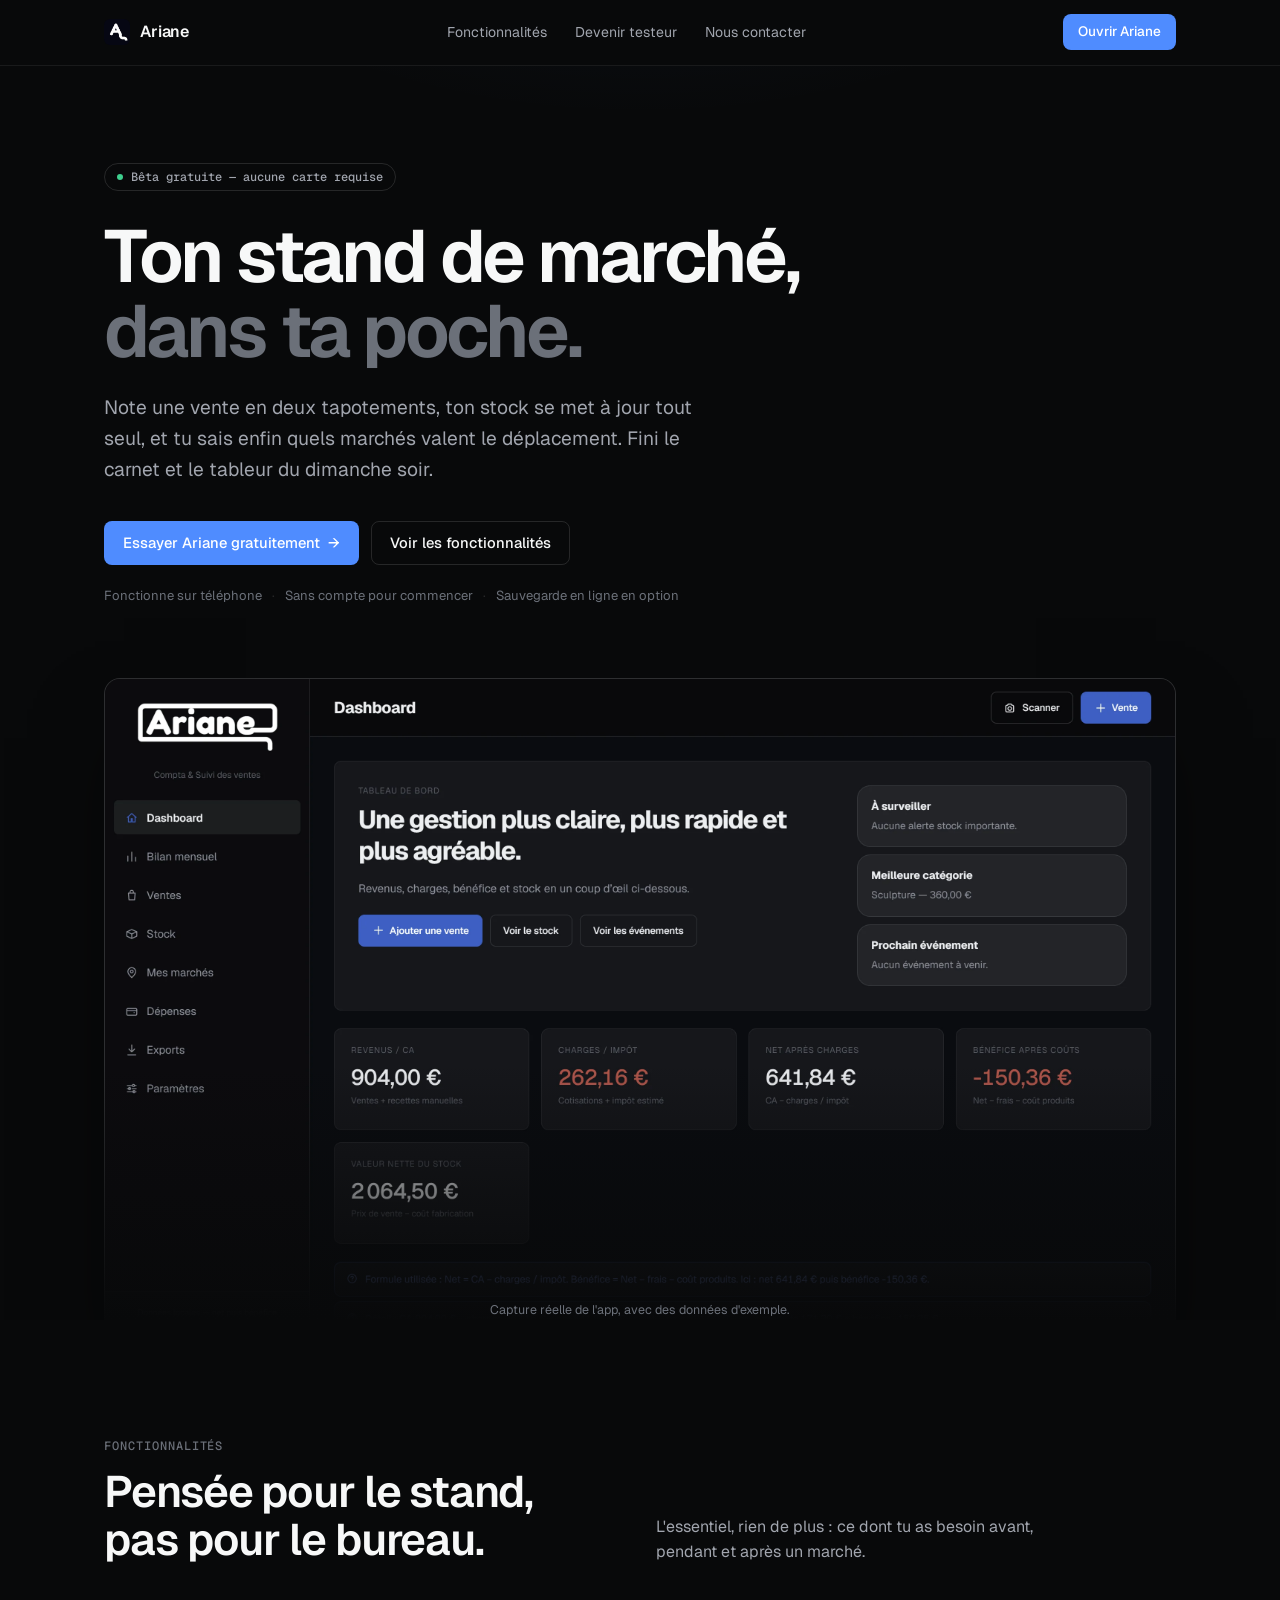
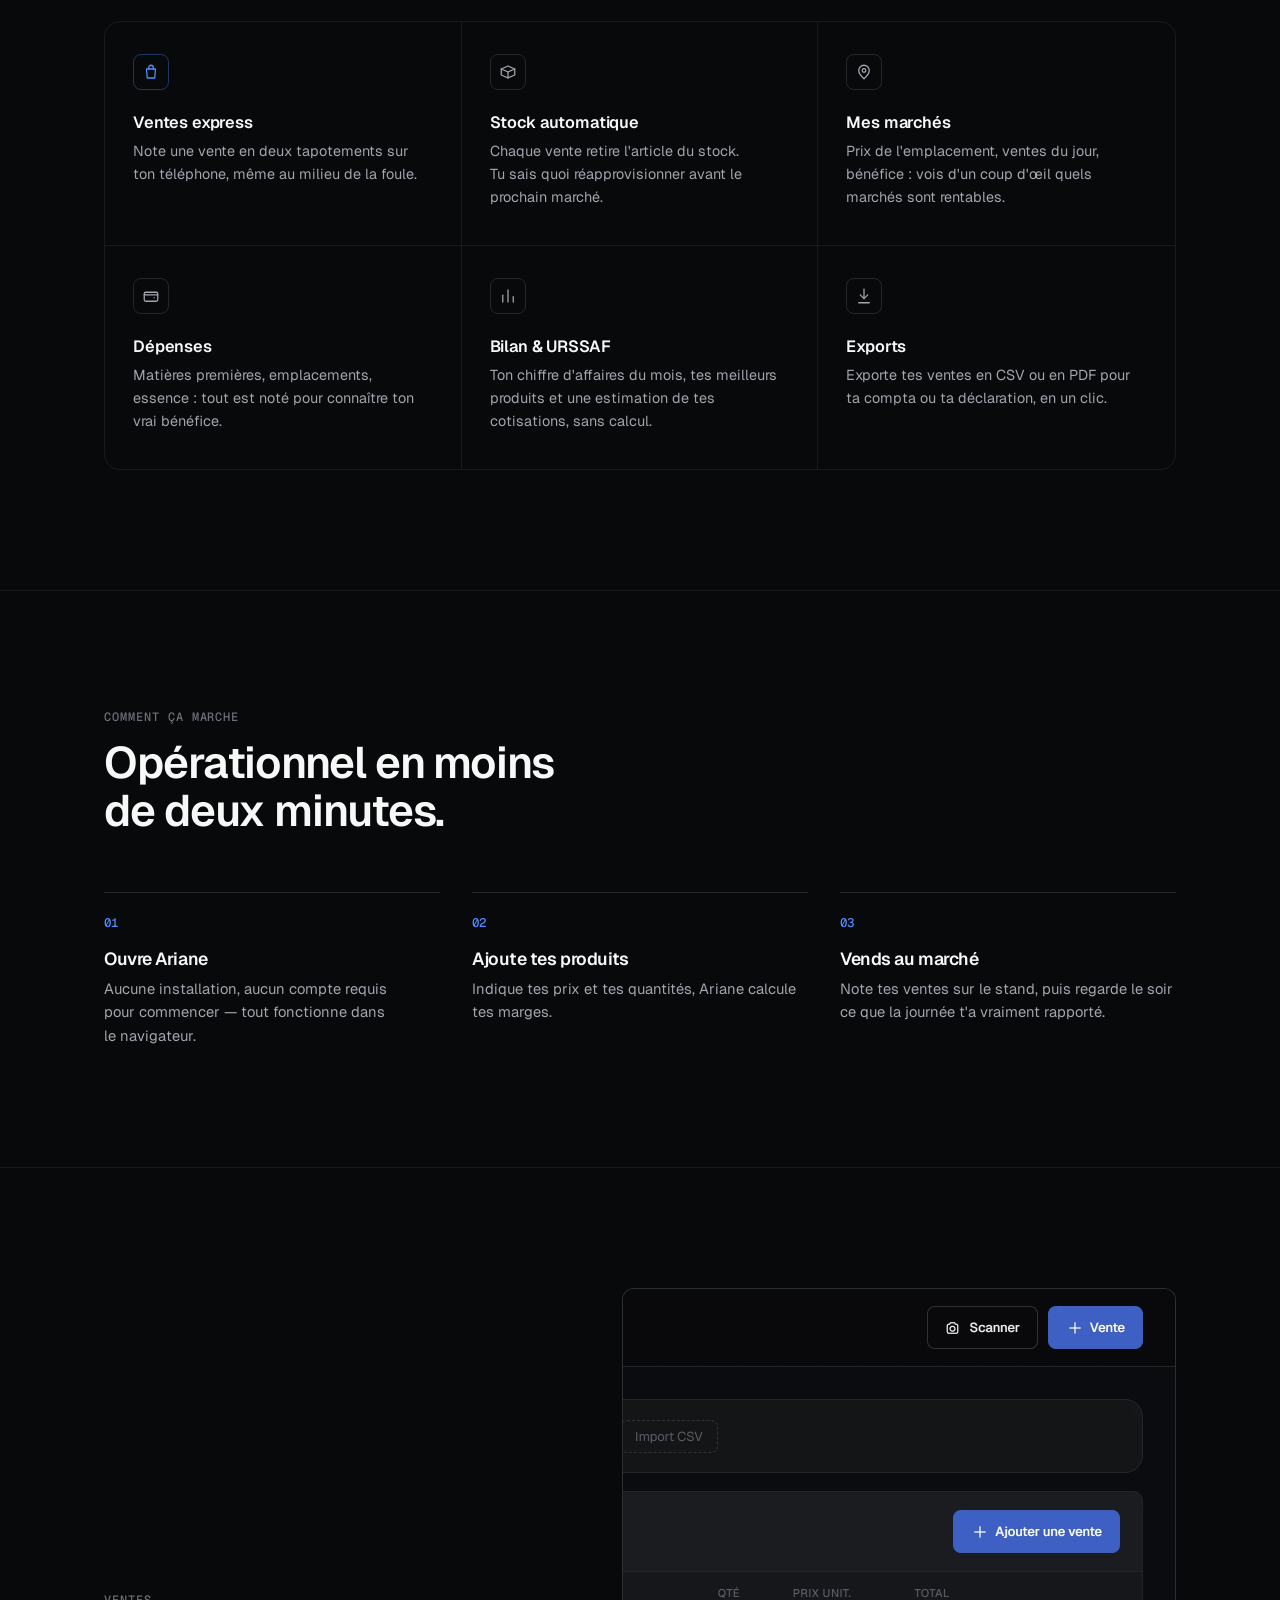
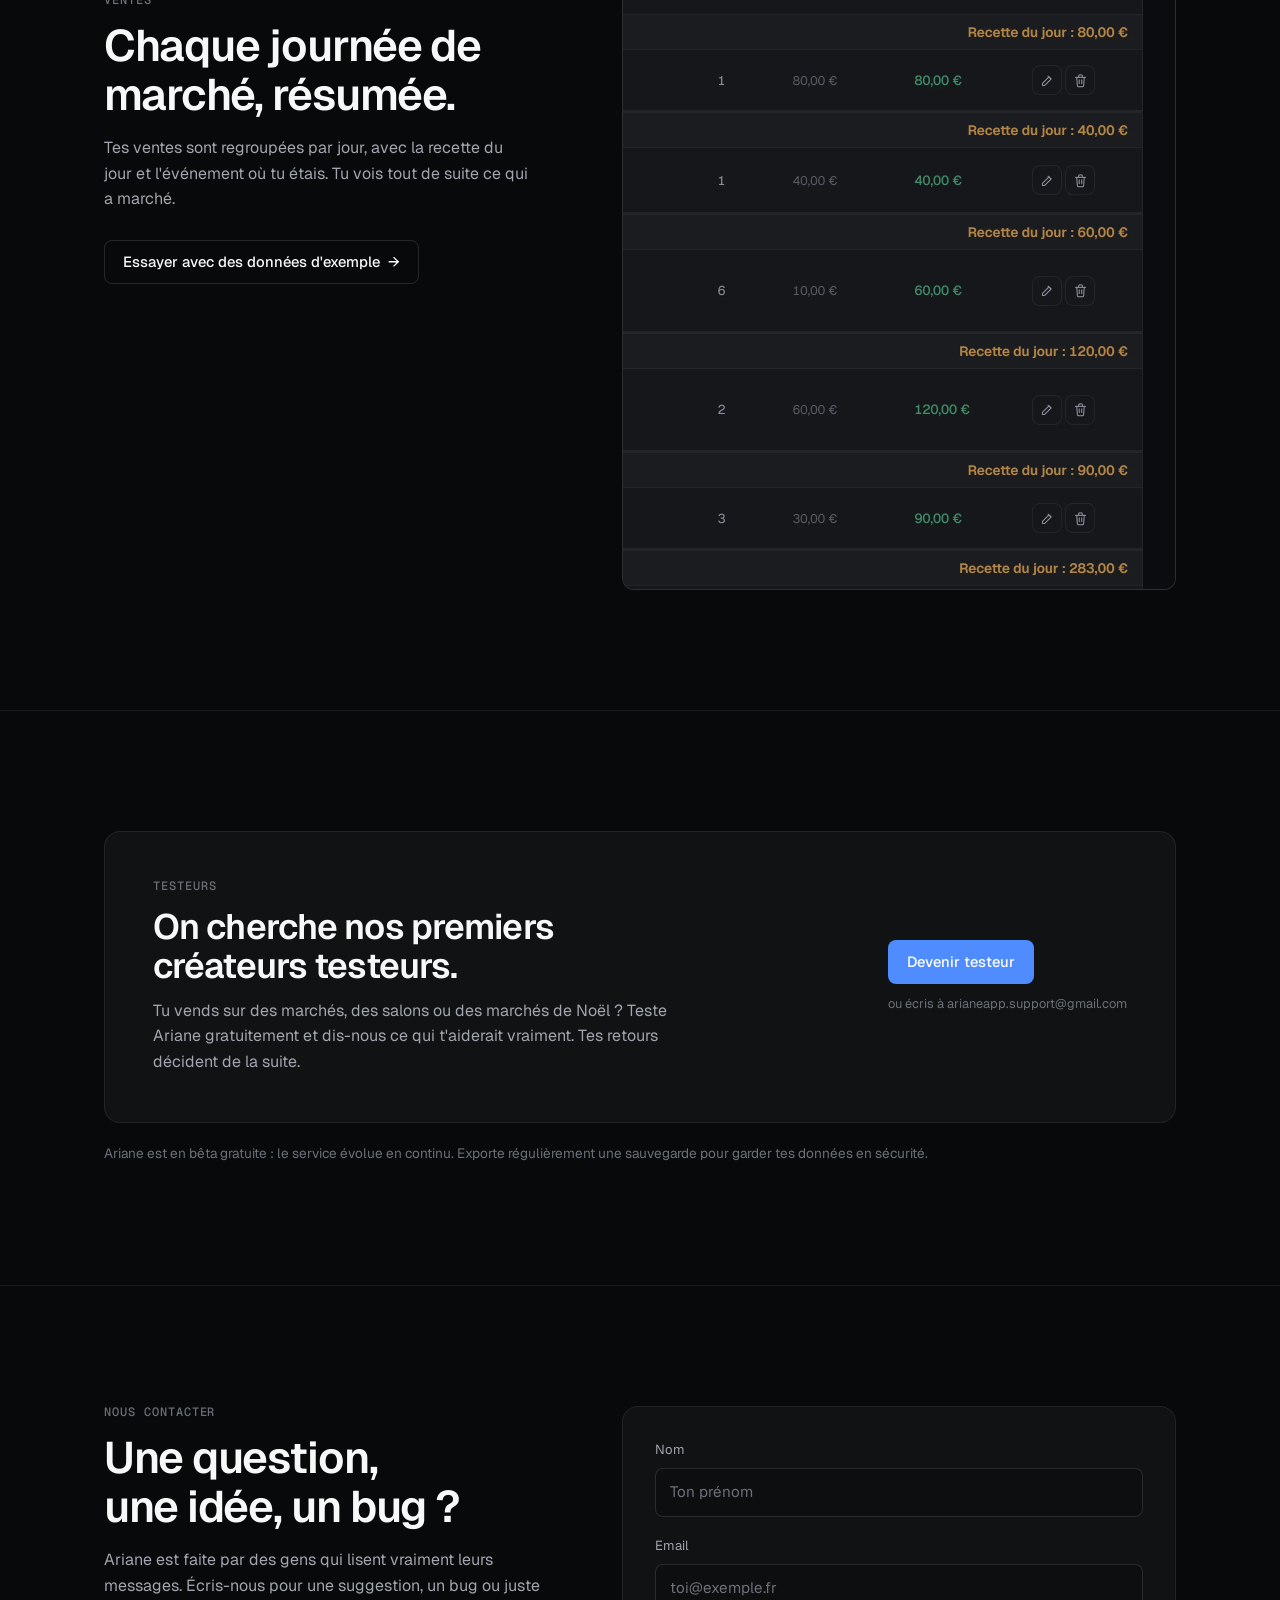
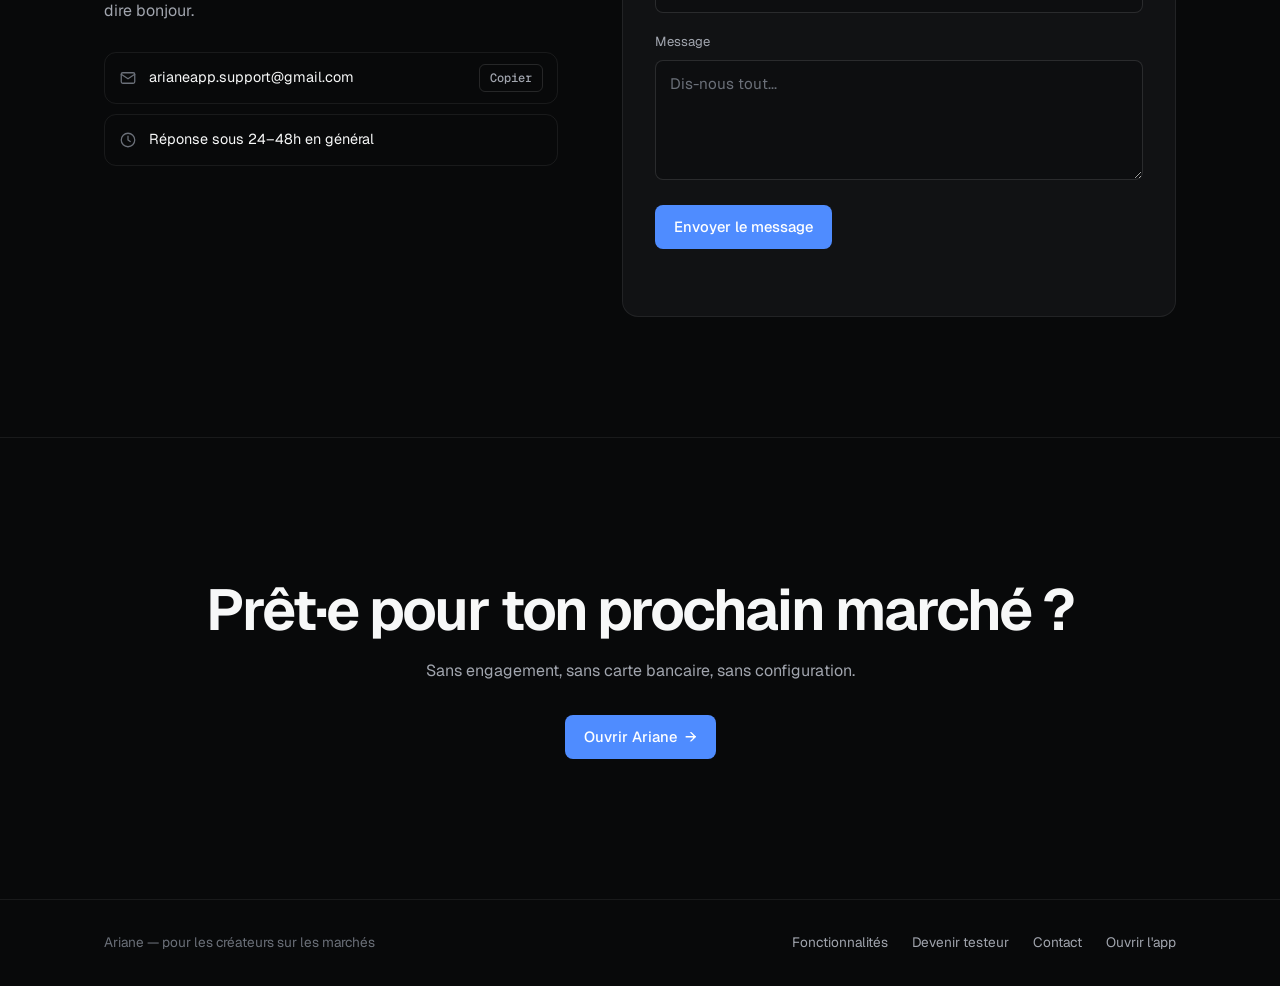
==== commit 06ad914b: "Nouveau design sombre épuré pour l'app et la page d'accueil" ====
--- a/site/index.html
+++ b/site/index.html
@@ -5,286 +5,291 @@
 <meta name="viewport" content="width=device-width, initial-scale=1.0">
 <title>Ariane — L'appli de poche des créateurs sur les marchés</title>
 <meta name="description" content="Ariane aide les créateurs qui vendent sur les marchés à noter leurs ventes, suivre leur stock, savoir quels marchés sont rentables et estimer leurs cotisations — depuis leur téléphone.">
+<meta name="theme-color" content="#08090a">
 <link rel="icon" href="../icons/icon-192.png">
-<link href="https://fonts.googleapis.com/css2?family=DM+Mono:wght@300;400;500&family=DM+Sans:ital,wght@0,300;0,400;0,500;0,600;0,700;0,800;1,300&display=swap" rel="stylesheet">
+<link rel="preconnect" href="https://fonts.googleapis.com">
+<link rel="preconnect" href="https://fonts.gstatic.com" crossorigin>
+<link href="https://fonts.googleapis.com/css2?family=Geist:wght@300..800&family=Geist+Mono:wght@400;500&display=swap" rel="stylesheet">
 <style>
+  /* ─── Design v6 « sombre épuré » — mêmes tokens que l'app ─── */
   :root {
-    --bg: #0a0b0f; --surface: #14151b; --surface2: #1b1d25; --border: #262832; --border2: #34384a;
-    --text: #eef0f6; --text2: #8b8fa8; --text3: #565a72;
-    --accent: #4f8cff; --accent-dim: rgba(79,140,255,0.12);
-    --accent2: #bfdbfe;
-    --violet: #a78bfa; --violet-dim: rgba(167,139,250,0.14);
-    --gold: #fbbf24; --gold-dim: rgba(251,191,36,0.12);
-    --green: #34d399; --green-dim: rgba(52,211,153,0.12);
-    --blue: #818cf8;
-    --radius: 18px; --radius-sm: 11px;
+    --bg: #08090a;
+    --surface: #111214; --surface2: #17181b; --surface3: #1e1f23;
+    --line: rgba(255,255,255,.07); --line2: rgba(255,255,255,.12);
+    --text: #f7f8f8; --text2: #a1a5ae; --text3: #6b7079;
+    --accent: #4f8cff; --accent-hover: #6a9dff; --accent-dim: rgba(79,140,255,.12);
+    --green: #3ecf8e;
+    --r-sm: 6px; --r: 12px; --r-lg: 16px;
+    --ease: cubic-bezier(.22,1,.36,1);
+    --wrap: 1120px;
   }
   *, *::before, *::after { box-sizing: border-box; margin: 0; padding: 0; }
   html { font-size: 16px; scroll-behavior: smooth; }
-  body { font-family: 'DM Sans', sans-serif; background: var(--bg); color: var(--text); line-height: 1.5; overflow-x: hidden; position: relative; }
-  a { color: inherit; }
-  img { max-width: 100%; }
-  .wrap { max-width: 1100px; margin: 0 auto; padding: 0 24px; position: relative; z-index: 1; }
-
+  body { font-family: 'Geist', system-ui, sans-serif; background: var(--bg); color: var(--text); line-height: 1.6;
+    -webkit-font-smoothing: antialiased; overflow-x: hidden; }
+  a { color: inherit; text-decoration: none; }
+  img { max-width: 100%; display: block; }
+  h1, h2, h3 { letter-spacing: -.025em; line-height: 1.1; text-wrap: balance; }
+  p { text-wrap: pretty; }
+  .wrap { max-width: var(--wrap); margin: 0 auto; padding: 0 24px; }
+  .mono { font-family: 'Geist Mono', ui-monospace, monospace; }
+  .icon { width: 18px; height: 18px; fill: none; stroke: currentColor; stroke-width: 1.7; stroke-linecap: round; stroke-linejoin: round; flex-shrink: 0; }
+  :focus-visible { outline: 2px solid var(--accent); outline-offset: 3px; border-radius: 4px; }
+
+  /* Apparition au défilement : sobre, sans rebond */
+  .reveal { opacity: 0; transform: translateY(16px); transition: opacity .6s var(--ease), transform .6s var(--ease); }
+  .reveal.visible { opacity: 1; transform: none; }
   @media (prefers-reduced-motion: reduce) {
-    *, *::before, *::after { animation-duration: 0.001ms !important; animation-iteration-count: 1 !important; transition-duration: 0.001ms !important; scroll-behavior: auto !important; }
-  }
-
-  /* Ambient background */
-  .orb { position: fixed; border-radius: 50%; filter: blur(90px); opacity: 0.45; z-index: 0; pointer-events: none; }
-  .orb-1 { width: 560px; height: 560px; top: -220px; left: -140px; background: radial-gradient(circle, rgba(79,140,255,0.55), transparent 70%); animation: float1 22s ease-in-out infinite; }
-  .orb-2 { width: 460px; height: 460px; top: 20%; right: -180px; background: radial-gradient(circle, rgba(167,139,250,0.45), transparent 70%); animation: float2 26s ease-in-out infinite; }
-  .orb-3 { width: 420px; height: 420px; bottom: -180px; left: 30%; background: radial-gradient(circle, rgba(52,211,153,0.3), transparent 70%); animation: float3 30s ease-in-out infinite; }
-  @keyframes float1 { 0%,100% { transform: translate(0,0) scale(1); } 50% { transform: translate(60px,80px) scale(1.1); } }
-  @keyframes float2 { 0%,100% { transform: translate(0,0) scale(1); } 50% { transform: translate(-70px,60px) scale(1.15); } }
-  @keyframes float3 { 0%,100% { transform: translate(0,0) scale(1); } 50% { transform: translate(50px,-40px) scale(1.08); } }
-
-  /* Reveal on scroll */
-  .reveal { opacity: 0; transform: translateY(28px); transition: opacity 0.7s cubic-bezier(.16,1,.3,1), transform 0.7s cubic-bezier(.16,1,.3,1); }
-  .reveal.visible { opacity: 1; transform: translateY(0); }
-  .reveal-stagger.visible .stagger-item { opacity: 1; transform: translateY(0); }
-  .stagger-item { opacity: 0; transform: translateY(20px); transition: opacity 0.6s cubic-bezier(.16,1,.3,1), transform 0.6s cubic-bezier(.16,1,.3,1); }
-  .stagger-item:nth-child(1) { transition-delay: 0.02s; } .stagger-item:nth-child(2) { transition-delay: 0.09s; }
-  .stagger-item:nth-child(3) { transition-delay: 0.16s; } .stagger-item:nth-child(4) { transition-delay: 0.23s; }
-  .stagger-item:nth-child(5) { transition-delay: 0.30s; } .stagger-item:nth-child(6) { transition-delay: 0.37s; }
-
-  /* Nav */
-  header.nav { position: sticky; top: 0; z-index: 100; background: transparent; border-bottom: 1px solid transparent; transition: background 0.3s, border-color 0.3s, backdrop-filter 0.3s; }
-  header.nav.scrolled { background: rgba(10,11,15,0.78); backdrop-filter: blur(14px); border-bottom: 1px solid var(--border); }
-  .nav-inner { display: flex; align-items: center; justify-content: space-between; padding: 16px 24px; max-width: 1100px; margin: 0 auto; }
-  .brand { display: flex; align-items: center; gap: 10px; font-weight: 700; font-size: 1.05rem; letter-spacing: -0.01em; }
-  .brand img { width: 28px; height: 28px; border-radius: 7px; }
-  .nav-links { display: flex; gap: 28px; font-size: 0.88rem; color: var(--text2); }
-  .nav-links a { position: relative; padding-bottom: 2px; transition: color 0.15s; }
-  .nav-links a::after { content: ''; position: absolute; left: 0; bottom: -3px; width: 0; height: 1.5px; background: var(--accent); transition: width 0.25s ease; }
+    html { scroll-behavior: auto; }
+    .reveal { opacity: 1; transform: none; transition: none; }
+    *, *::before, *::after { transition-duration: .001ms !important; animation: none !important; }
+  }
+
+  /* Boutons */
+  .btn { display: inline-flex; align-items: center; justify-content: center; gap: 8px; min-height: 44px; padding: 0 18px;
+    border-radius: 8px; font: 500 .92rem/1 'Geist', sans-serif; cursor: pointer; border: 1px solid transparent; white-space: nowrap;
+    transition: background .15s var(--ease), border-color .15s var(--ease), color .15s var(--ease); }
+  .btn:active { transform: translateY(1px); }
+  .btn-primary { background: var(--accent); color: #fff; }
+  .btn-primary:hover { background: var(--accent-hover); }
+  .btn-ghost { background: transparent; color: var(--text); border-color: var(--line2); }
+  .btn-ghost:hover { background: rgba(255,255,255,.05); }
+  .btn-sm { min-height: 36px; padding: 0 14px; font-size: .85rem; }
+  .btn .arrow { transition: transform .15s var(--ease); }
+  .btn:hover .arrow { transform: translateX(2px); }
+
+  /* Navigation */
+  header.nav { position: sticky; top: 0; z-index: 50; border-bottom: 1px solid transparent; transition: background .2s, border-color .2s; }
+  header.nav.scrolled { background: rgba(8,9,10,.8); backdrop-filter: saturate(1.2) blur(12px); -webkit-backdrop-filter: saturate(1.2) blur(12px); border-bottom-color: var(--line); }
+  .nav-inner { display: flex; align-items: center; justify-content: space-between; height: 64px; max-width: var(--wrap); margin: 0 auto; padding: 0 24px; }
+  .brand { display: flex; align-items: center; gap: 10px; font-weight: 600; letter-spacing: -.01em; }
+  .brand img { width: 26px; height: 26px; border-radius: 6px; }
+  .nav-links { display: flex; gap: 28px; font-size: .88rem; color: var(--text2); }
+  .nav-links a { transition: color .15s; }
   .nav-links a:hover { color: var(--text); }
-  .nav-links a:hover::after { width: 100%; }
-  .nav-cta { display: flex; gap: 10px; }
-
-  .btn { display: inline-flex; align-items: center; gap: 8px; padding: 12px 22px; border-radius: var(--radius-sm); font-family: 'DM Sans', sans-serif; font-size: 0.88rem; font-weight: 600; cursor: pointer; border: none; text-decoration: none; transition: transform 0.2s cubic-bezier(.34,1.56,.64,1), box-shadow 0.2s, background 0.2s, border-color 0.2s, color 0.2s; white-space: nowrap; position: relative; overflow: hidden; }
-  .btn-primary { background: var(--accent); color: #04070f; box-shadow: 0 0 0 rgba(79,140,255,0); }
-  .btn-primary:hover { transform: translateY(-2px); box-shadow: 0 10px 28px -8px rgba(79,140,255,0.65); }
-  .btn-primary::before { content: ''; position: absolute; top: 0; left: -60%; width: 40%; height: 100%; background: linear-gradient(120deg, transparent, rgba(255,255,255,0.45), transparent); transform: skewX(-20deg); transition: left 0.6s ease; }
-  .btn-primary:hover::before { left: 130%; }
-  .btn-ghost { background: transparent; color: var(--text2); border: 1px solid var(--border2); }
-  .btn-ghost:hover { color: var(--text); border-color: var(--text3); transform: translateY(-2px); }
-  .btn-sm { padding: 9px 16px; font-size: 0.8rem; }
 
   /* Hero */
-  .hero { padding: 108px 0 72px; position: relative; }
-  .hero-inner { position: relative; z-index: 1; text-align: center; }
-  .kicker { display: inline-flex; align-items: center; gap: 8px; padding: 6px 14px; border-radius: 999px; background: var(--accent-dim); color: var(--accent2); font-family: 'DM Mono', monospace; font-size: 0.75rem; letter-spacing: 0.04em; margin-bottom: 26px; border: 1px solid rgba(79,140,255,0.25); animation: fadeDown 0.7s cubic-bezier(.16,1,.3,1) both; }
-  .kicker .dot { width: 6px; height: 6px; border-radius: 50%; background: var(--green); box-shadow: 0 0 8px var(--green); animation: pulse 2s ease-in-out infinite; }
-  @keyframes pulse { 0%,100% { opacity: 1; } 50% { opacity: 0.35; } }
-  @keyframes fadeDown { from { opacity: 0; transform: translateY(-14px); } to { opacity: 1; transform: translateY(0); } }
-  @keyframes fadeUp { from { opacity: 0; transform: translateY(22px); } to { opacity: 1; transform: translateY(0); } }
-
-  h1 { font-size: clamp(2.3rem, 5.2vw, 3.8rem); font-weight: 800; letter-spacing: -0.03em; line-height: 1.08; margin-bottom: 22px; animation: fadeUp 0.8s cubic-bezier(.16,1,.3,1) 0.08s both; }
-  h1 .accent-text { background: linear-gradient(100deg, var(--accent), var(--violet) 55%, var(--accent2)); background-size: 220% auto; -webkit-background-clip: text; background-clip: text; color: transparent; animation: shimmer 6s linear infinite; }
-  @keyframes shimmer { to { background-position: 220% center; } }
-  .hero-sub { font-size: 1.12rem; color: var(--text2); max-width: 620px; margin: 0 auto 36px; animation: fadeUp 0.8s cubic-bezier(.16,1,.3,1) 0.16s both; }
-  .hero-actions { display: flex; gap: 14px; justify-content: center; flex-wrap: wrap; margin-bottom: 18px; animation: fadeUp 0.8s cubic-bezier(.16,1,.3,1) 0.24s both; }
-  .hero-note { font-size: 0.8rem; color: var(--text3); font-family: 'DM Mono', monospace; animation: fadeUp 0.8s cubic-bezier(.16,1,.3,1) 0.3s both; }
-
-  /* Mock preview */
-  .preview { margin: 60px auto 0; max-width: 900px; border-radius: var(--radius); border: 1px solid var(--border2); background: var(--surface); box-shadow: 0 50px 120px -30px rgba(0,0,0,0.75); overflow: hidden; animation: fadeUp 0.9s cubic-bezier(.16,1,.3,1) 0.38s both, floaty 7s ease-in-out 1.3s infinite; }
-  @keyframes floaty { 0%,100% { transform: translateY(0); } 50% { transform: translateY(-10px); } }
-  .preview-bar { display: flex; gap: 6px; padding: 12px 16px; border-bottom: 1px solid var(--border); background: var(--surface2); }
-  .preview-bar span { width: 10px; height: 10px; border-radius: 50%; background: var(--border2); }
-  .preview-body { display: grid; grid-template-columns: 160px 1fr; min-height: 280px; }
-  .preview-side { border-right: 1px solid var(--border); padding: 18px 12px; display: flex; flex-direction: column; gap: 6px; }
-  .preview-side .item { padding: 8px 10px; border-radius: 8px; font-size: 0.72rem; color: var(--text3); font-family: 'DM Mono', monospace; transition: background 0.2s, color 0.2s; }
-  .preview-side .item.active { background: var(--accent-dim); color: var(--accent2); }
-  .preview-main { padding: 20px; display: grid; grid-template-columns: repeat(3, 1fr); gap: 12px; align-content: start; }
-  .preview-kpi { border: 1px solid var(--border); border-radius: 10px; padding: 14px; transition: transform 0.2s, border-color 0.2s; }
-  .preview-kpi:hover { transform: translateY(-3px); border-color: var(--border2); }
-  .preview-kpi .l { font-size: 0.62rem; color: var(--text3); font-family: 'DM Mono', monospace; text-transform: uppercase; letter-spacing: 0.06em; margin-bottom: 8px; }
-  .preview-kpi .v { font-weight: 700; font-size: 1.15rem; }
-  .preview-kpi.g .v { color: var(--green); } .preview-kpi.b .v { color: var(--accent); } .preview-kpi.y .v { color: var(--gold); }
-  .preview-row { grid-column: 1 / -1; border: 1px solid var(--border); border-radius: 10px; padding: 12px 14px; font-size: 0.72rem; color: var(--text3); font-family: 'DM Mono', monospace; }
+  .hero { position: relative; padding: 96px 0 0; overflow: hidden; }
+  .hero::before { /* maillage très discret, hero uniquement */
+    content: ''; position: absolute; inset: -20% -10% auto; height: 720px; pointer-events: none;
+    background: radial-gradient(ellipse 50% 60% at 50% 0%, rgba(79,140,255,.08), transparent 70%); }
+  .hero-inner { position: relative; max-width: 760px; }
+  .chip { display: inline-flex; align-items: center; gap: 8px; height: 28px; padding: 0 12px; border: 1px solid var(--line2); border-radius: 999px;
+    font: 500 .75rem/1 'Geist Mono', monospace; color: var(--text2); margin-bottom: 28px; }
+  .chip .dot { width: 6px; height: 6px; border-radius: 50%; background: var(--green); }
+  h1 { font-size: clamp(2.6rem, 6.4vw, 4.6rem); font-weight: 650; letter-spacing: -.04em; line-height: 1.02; margin-bottom: 24px; }
+  h1 .soft { color: var(--text3); }
+  .hero-sub { font-size: clamp(1.05rem, 1.6vw, 1.2rem); color: var(--text2); max-width: 600px; margin-bottom: 36px; }
+  .hero-actions { display: flex; gap: 12px; flex-wrap: wrap; margin-bottom: 20px; }
+  .hero-note { font-size: .82rem; color: var(--text3); }
+  .hero-note span + span::before { content: '·'; margin: 0 10px; color: var(--line2); }
+
+  /* Capture réelle, ancrée en bas du hero */
+  .shot { position: relative; margin-top: 72px; }
+  .shot-frame { border: 1px solid var(--line2); border-bottom: 0; border-radius: var(--r-lg) var(--r-lg) 0 0; overflow: hidden; background: var(--surface);
+    box-shadow: 0 -1px 0 rgba(255,255,255,.04) inset, 0 40px 80px -20px rgba(0,0,0,.6); }
+  .shot-frame img { width: 100%; height: auto; aspect-ratio: 1440 / 900; object-fit: cover; object-position: top left; }
+  .shot::after { content: ''; position: absolute; left: 0; right: 0; bottom: 0; height: 40%; background: linear-gradient(to bottom, transparent, var(--bg)); pointer-events: none; }
+  .shot-caption { position: relative; z-index: 1; margin-top: -48px; text-align: center; font-size: .78rem; color: var(--text3); }
 
   /* Sections */
-  section { padding: 96px 0; position: relative; }
-  .section-head { text-align: center; max-width: 580px; margin: 0 auto 52px; }
-  .section-head .eyebrow { font-family: 'DM Mono', monospace; font-size: 0.75rem; color: var(--accent2); letter-spacing: 0.08em; text-transform: uppercase; margin-bottom: 12px; }
-  .section-head h2 { font-size: clamp(1.7rem, 3.5vw, 2.3rem); font-weight: 700; letter-spacing: -0.02em; margin-bottom: 12px; }
-  .section-head p { color: var(--text2); }
-
-  .grid { display: grid; grid-template-columns: repeat(3, 1fr); gap: 18px; }
-  .card { background: var(--surface); border: 1px solid var(--border); border-radius: var(--radius); padding: 28px; transition: border-color 0.25s, transform 0.25s, box-shadow 0.25s; transform-style: preserve-3d; will-change: transform; }
-  .card:hover { border-color: var(--border2); box-shadow: 0 20px 40px -20px rgba(0,0,0,0.5); }
-  .card .icon { width: 44px; height: 44px; border-radius: 12px; display: flex; align-items: center; justify-content: center; font-size: 1.25rem; margin-bottom: 18px; background: var(--accent-dim); transition: transform 0.3s cubic-bezier(.34,1.56,.64,1); }
-  .card:hover .icon { transform: scale(1.1) rotate(-6deg); }
-  .card h3 { font-size: 1.04rem; font-weight: 600; margin-bottom: 8px; }
-  .card p { font-size: 0.87rem; color: var(--text2); }
-
-  .steps { display: grid; grid-template-columns: repeat(3, 1fr); gap: 24px; }
-  .step { position: relative; padding-left: 8px; }
-  .step .num { font-family: 'DM Mono', monospace; font-size: 0.78rem; color: var(--accent2); border: 1px solid var(--border2); width: 32px; height: 32px; border-radius: 50%; display: flex; align-items: center; justify-content: center; margin-bottom: 16px; transition: background 0.2s, transform 0.2s; }
-  .step:hover .num { background: var(--accent-dim); transform: scale(1.08); }
-  .step h3 { font-size: 1rem; font-weight: 600; margin-bottom: 8px; }
-  .step p { font-size: 0.87rem; color: var(--text2); }
-
-  /* Testimonials */
-  .marquee-wrap { position: relative; overflow: hidden; mask-image: linear-gradient(90deg, transparent, black 8%, black 92%, transparent); -webkit-mask-image: linear-gradient(90deg, transparent, black 8%, black 92%, transparent); }
-  .marquee { display: flex; gap: 18px; width: max-content; animation: scrollX 42s linear infinite; }
-  .marquee.reverse { animation-direction: reverse; animation-duration: 50s; margin-top: 18px; }
-  .marquee-wrap:hover .marquee { animation-play-state: paused; }
-  @keyframes scrollX { from { transform: translateX(0); } to { transform: translateX(-50%); } }
-  .review-card { flex: 0 0 320px; background: var(--surface); border: 1px solid var(--border); border-radius: var(--radius); padding: 22px; transition: transform 0.2s, border-color 0.2s; }
-  .review-card:hover { transform: translateY(-4px); border-color: var(--border2); }
-  .stars { color: var(--gold); letter-spacing: 2px; font-size: 0.9rem; margin-bottom: 12px; }
-  .review-text { font-size: 0.88rem; color: var(--text2); margin-bottom: 16px; }
-  .review-who { display: flex; align-items: center; gap: 10px; }
-  .avatar { width: 34px; height: 34px; border-radius: 50%; display: flex; align-items: center; justify-content: center; font-size: 0.78rem; font-weight: 700; color: #04070f; flex-shrink: 0; }
-  .review-name { font-size: 0.83rem; font-weight: 600; }
-  .review-role { font-size: 0.74rem; color: var(--text3); }
-  .review-note { text-align: center; font-size: 0.76rem; color: var(--text3); margin-top: 28px; font-family: 'DM Mono', monospace; }
-  .reviews-cta { text-align: center; margin-top: 30px; }
-
-  .beta-band { background: linear-gradient(135deg, var(--surface), var(--surface2)); border: 1px solid var(--border); border-radius: var(--radius); padding: 42px; display: flex; align-items: center; justify-content: space-between; gap: 24px; flex-wrap: wrap; position: relative; overflow: hidden; }
-  .beta-band h3 { font-size: 1.25rem; font-weight: 700; margin-bottom: 8px; }
-  .beta-band p { color: var(--text2); font-size: 0.9rem; max-width: 480px; }
+  section { padding: 120px 0; border-top: 1px solid var(--line); }
+  .hero + section { border-top: 0; }
+  .section-head { display: grid; grid-template-columns: minmax(0, 1fr) minmax(0, 1fr); gap: 32px; align-items: end; margin-bottom: 56px; }
+  .eyebrow { font: 500 .75rem/1 'Geist Mono', monospace; color: var(--text3); text-transform: uppercase; letter-spacing: .08em; margin-bottom: 16px; }
+  .section-head h2 { font-size: clamp(1.9rem, 3.6vw, 2.75rem); font-weight: 600; }
+  .section-head p { color: var(--text2); max-width: 440px; }
+
+  /* Fonctionnalités : grille à filets fins, sans cartes répétées */
+  .features { display: grid; grid-template-columns: repeat(3, 1fr); border: 1px solid var(--line); border-radius: var(--r-lg); overflow: hidden; }
+  .feature { padding: 32px 28px 36px; border-right: 1px solid var(--line); border-bottom: 1px solid var(--line); transition: background .2s var(--ease); }
+  .feature:nth-child(3n) { border-right: 0; }
+  .feature:nth-last-child(-n+3) { border-bottom: 0; }
+  .feature:hover { background: rgba(255,255,255,.015); }
+  .feature .ic { width: 36px; height: 36px; display: grid; place-items: center; border: 1px solid var(--line2); border-radius: 8px; color: var(--text2); margin-bottom: 24px; }
+  .feature:first-child .ic { color: var(--accent); border-color: rgba(79,140,255,.35); }
+  .feature h3 { font-size: 1.02rem; font-weight: 600; letter-spacing: -.01em; margin-bottom: 8px; }
+  .feature p { font-size: .9rem; color: var(--text2); }
+
+  /* Étapes */
+  .steps { display: grid; grid-template-columns: repeat(3, 1fr); gap: 32px; }
+  .step { padding-top: 24px; border-top: 1px solid var(--line2); }
+  .step .num { font: 500 .78rem/1 'Geist Mono', monospace; color: var(--accent); margin-bottom: 20px; display: block; }
+  .step h3 { font-size: 1.1rem; font-weight: 600; margin-bottom: 8px; }
+  .step p { font-size: .92rem; color: var(--text2); }
+
+  /* Vue ventes : capture + texte */
+  .split { display: grid; grid-template-columns: minmax(0, .9fr) minmax(0, 1.1fr); gap: 64px; align-items: center; }
+  .split h2 { font-size: clamp(1.9rem, 3.6vw, 2.75rem); font-weight: 600; margin-bottom: 16px; }
+  .split p { color: var(--text2); margin-bottom: 28px; max-width: 440px; }
+  .split-shot { border: 1px solid var(--line2); border-radius: var(--r); overflow: hidden; background: var(--surface); }
+  .split-shot img { width: 100%; aspect-ratio: 1160 / 900; object-fit: cover; object-position: 100% 0; } /* sans la barre latérale */
+
+  /* Testeurs */
+  .testers { border: 1px solid var(--line); border-radius: var(--r-lg); padding: 48px; display: grid; grid-template-columns: minmax(0, 1.4fr) auto; gap: 32px; align-items: center; background: var(--surface); }
+  .testers h2 { font-size: clamp(1.6rem, 3vw, 2.2rem); font-weight: 600; margin-bottom: 12px; }
+  .testers p { color: var(--text2); max-width: 560px; }
+  .testers-cta { display: flex; flex-direction: column; align-items: flex-start; gap: 10px; }
+  .testers-cta small { font-size: .8rem; color: var(--text3); }
+  .beta-note { margin-top: 20px; font-size: .85rem; color: var(--text3); }
 
   /* Contact */
-  .contact-grid { display: grid; grid-template-columns: 1fr 1.3fr; gap: 40px; align-items: flex-start; }
-  .contact-info h3 { font-size: 1.3rem; font-weight: 700; margin-bottom: 14px; letter-spacing: -0.01em; }
-  .contact-info p { color: var(--text2); font-size: 0.92rem; margin-bottom: 22px; }
-  .contact-line { display: flex; align-items: center; gap: 12px; padding: 12px 14px; border: 1px solid var(--border); border-radius: var(--radius-sm); margin-bottom: 10px; font-size: 0.88rem; transition: border-color 0.2s, transform 0.2s; }
-  .contact-line:hover { border-color: var(--accent); transform: translateX(4px); }
-  .contact-line .ic { width: 30px; height: 30px; border-radius: 8px; background: var(--accent-dim); display: flex; align-items: center; justify-content: center; flex-shrink: 0; }
-  .contact-line .copy-btn { margin-left: auto; background: var(--surface2); border: 1px solid var(--border2); color: var(--text2); font-family: 'DM Mono', monospace; font-size: 0.72rem; padding: 5px 10px; border-radius: 7px; cursor: pointer; transition: color 0.2s, border-color 0.2s; flex-shrink: 0; }
-  .contact-line .copy-btn:hover { color: var(--text); border-color: var(--accent); }
-  .fallback-panel { display: none; margin-top: 16px; border: 1px dashed var(--border2); border-radius: var(--radius-sm); padding: 16px; background: var(--surface2); }
+  .contact-grid { display: grid; grid-template-columns: minmax(0, .9fr) minmax(0, 1.1fr); gap: 64px; align-items: start; }
+  .contact-info h2 { font-size: clamp(1.9rem, 3.6vw, 2.75rem); font-weight: 600; margin-bottom: 16px; }
+  .contact-info p { color: var(--text2); margin-bottom: 28px; }
+  .contact-line { display: flex; align-items: center; gap: 12px; min-height: 52px; padding: 0 14px; border: 1px solid var(--line); border-radius: var(--r); margin-bottom: 10px; font-size: .9rem; transition: border-color .15s; }
+  a.contact-line:hover { border-color: var(--line2); }
+  .contact-line .ic { color: var(--text3); display: grid; place-items: center; }
+  .copy-btn { margin-left: auto; background: transparent; border: 1px solid var(--line2); color: var(--text2); font: 500 .75rem/1 'Geist Mono', monospace;
+    height: 28px; padding: 0 10px; border-radius: var(--r-sm); cursor: pointer; transition: color .15s, border-color .15s; }
+  .copy-btn:hover { color: var(--text); border-color: var(--text3); }
+  .contact-form { border: 1px solid var(--line); border-radius: var(--r-lg); padding: 32px; background: var(--surface); }
+  .form-row { margin-bottom: 18px; }
+  .form-row label { display: block; font-size: .82rem; color: var(--text2); margin-bottom: 8px; }
+  .form-row input, .form-row textarea { width: 100%; background: #0d0e10; border: 1px solid var(--line2); border-radius: 8px; padding: 12px 14px;
+    color: var(--text); font: 400 .95rem/1.5 'Geist', sans-serif; transition: border-color .15s, box-shadow .15s; }
+  .form-row input::placeholder, .form-row textarea::placeholder { color: var(--text3); }
+  .form-row input:focus, .form-row textarea:focus { outline: none; border-color: var(--accent); box-shadow: 0 0 0 3px var(--accent-dim); }
+  .form-row textarea { resize: vertical; min-height: 120px; }
+  .form-foot { display: flex; align-items: center; gap: 14px; flex-wrap: wrap; }
+  .form-status { font-size: .82rem; color: var(--text2); opacity: 0; transition: opacity .3s; }
+  .form-status.show { opacity: 1; }
+  .fallback-panel { display: none; margin-top: 18px; border: 1px dashed var(--line2); border-radius: var(--r); padding: 16px; }
   .fallback-panel.show { display: block; }
-  .fallback-panel p { font-size: 0.8rem; color: var(--text2); margin-bottom: 10px; }
-  .fallback-panel textarea { width: 100%; background: var(--surface); border: 1px solid var(--border); border-radius: var(--radius-sm); color: var(--text2); font-family: 'DM Mono', monospace; font-size: 0.78rem; padding: 10px 12px; min-height: 90px; margin-bottom: 10px; }
-
-  .contact-form { background: var(--surface); border: 1px solid var(--border); border-radius: var(--radius); padding: 30px; }
-  .form-row { margin-bottom: 16px; }
-  .form-row label { display: block; font-size: 0.76rem; color: var(--text3); font-family: 'DM Mono', monospace; text-transform: uppercase; letter-spacing: 0.05em; margin-bottom: 8px; }
-  .form-row input, .form-row textarea { width: 100%; background: var(--surface2); border: 1px solid var(--border); border-radius: var(--radius-sm); padding: 12px 14px; color: var(--text); font-family: 'DM Sans', sans-serif; font-size: 0.9rem; transition: border-color 0.2s, box-shadow 0.2s; }
-  .form-row input:focus, .form-row textarea:focus { outline: none; border-color: var(--accent); box-shadow: 0 0 0 3px var(--accent-dim); }
-  .form-row textarea { resize: vertical; min-height: 110px; }
-  .form-foot { display: flex; align-items: center; gap: 14px; flex-wrap: wrap; }
-  .form-status { font-size: 0.8rem; color: var(--green); opacity: 0; transition: opacity 0.3s; }
-  .form-status.show { opacity: 1; }
-
-  .cta { text-align: center; padding-bottom: 110px; }
-  .cta h2 { font-size: clamp(1.9rem, 4vw, 2.7rem); font-weight: 800; letter-spacing: -0.03em; margin-bottom: 16px; }
+  .fallback-panel p { font-size: .82rem; color: var(--text2); margin-bottom: 10px; }
+  .fallback-panel textarea { width: 100%; background: #0d0e10; border: 1px solid var(--line); border-radius: 8px; color: var(--text2);
+    font: 400 .8rem/1.5 'Geist Mono', monospace; padding: 10px 12px; min-height: 96px; margin-bottom: 10px; }
+
+  /* Appel final */
+  .cta { text-align: center; padding: 140px 0; }
+  .cta h2 { font-size: clamp(2.2rem, 5vw, 3.6rem); font-weight: 650; letter-spacing: -.035em; margin-bottom: 16px; }
   .cta p { color: var(--text2); margin-bottom: 32px; }
 
-  footer { border-top: 1px solid var(--border); padding: 36px 0; }
-  .footer-inner { display: flex; align-items: center; justify-content: space-between; flex-wrap: wrap; gap: 12px; font-size: 0.8rem; color: var(--text3); font-family: 'DM Mono', monospace; }
-  .footer-inner a { color: var(--text2); transition: color 0.15s; }
-  .footer-inner a:hover { color: var(--text); }
-  .footer-links { display: flex; gap: 20px; }
-
-  /* Back to top */
-  .to-top { position: fixed; right: 22px; bottom: 22px; width: 44px; height: 44px; border-radius: 50%; background: var(--surface); border: 1px solid var(--border2); color: var(--text2); display: flex; align-items: center; justify-content: center; cursor: pointer; opacity: 0; pointer-events: none; transition: opacity 0.25s, transform 0.25s, color 0.2s, border-color 0.2s; z-index: 90; }
+  footer { border-top: 1px solid var(--line); padding: 32px 0; }
+  .footer-inner { display: flex; align-items: center; justify-content: space-between; flex-wrap: wrap; gap: 16px; font-size: .85rem; color: var(--text3); }
+  .footer-links { display: flex; gap: 24px; flex-wrap: wrap; }
+  .footer-links a { color: var(--text2); transition: color .15s; }
+  .footer-links a:hover { color: var(--text); }
+
+  .to-top { position: fixed; right: 20px; bottom: 20px; width: 44px; height: 44px; border-radius: 50%; background: var(--surface2); border: 1px solid var(--line2);
+    color: var(--text2); display: grid; place-items: center; cursor: pointer; opacity: 0; pointer-events: none; transition: opacity .2s, color .15s; z-index: 40; }
   .to-top.show { opacity: 1; pointer-events: auto; }
-  .to-top:hover { color: var(--text); border-color: var(--accent); transform: translateY(-3px); }
-
-  @media (max-width: 780px) {
+  .to-top:hover { color: var(--text); }
+
+  @media (max-width: 860px) {
     .nav-links { display: none; }
-    .grid, .steps { grid-template-columns: 1fr; }
-    .preview-body { grid-template-columns: 1fr; }
-    .preview-side { display: none; }
-    .preview-main { grid-template-columns: 1fr 1fr; }
-    .beta-band { flex-direction: column; align-items: flex-start; text-align: left; }
-    .contact-grid { grid-template-columns: 1fr; }
-    .review-card { flex-basis: 260px; }
+    .hero { padding-top: 64px; }
+    .shot { margin-top: 48px; }
+    section { padding: 88px 0; }
+    .section-head, .split, .contact-grid { grid-template-columns: 1fr; gap: 20px; }
+    .split { gap: 36px; }
+    .split-shot img { aspect-ratio: auto; object-fit: contain; }
+    .features { grid-template-columns: 1fr 1fr; }
+    .feature:nth-child(3n) { border-right: 1px solid var(--line); }
+    .feature:nth-child(2n) { border-right: 0; }
+    .feature:nth-last-child(-n+3) { border-bottom: 1px solid var(--line); }
+    .feature:nth-last-child(-n+2) { border-bottom: 0; }
+    .steps { grid-template-columns: 1fr; gap: 24px; }
+    .testers { grid-template-columns: 1fr; padding: 32px 24px; }
+    .contact-grid { gap: 40px; }
+    .cta { padding: 100px 0; }
+  }
+  @media (max-width: 560px) {
+    .features { grid-template-columns: 1fr; }
+    .feature, .feature:nth-child(3n) { border-right: 0 !important; border-bottom: 1px solid var(--line) !important; }
+    .feature:last-child { border-bottom: 0 !important; }
+    .hero-actions .btn { flex: 1 1 100%; }
+    .contact-form { padding: 24px 20px; }
+    .shot-frame img { aspect-ratio: 4 / 3; }
   }
 </style>
 </head>
 <body>
 
-<div class="orb orb-1"></div>
-<div class="orb orb-2"></div>
-<div class="orb orb-3"></div>
+<svg width="0" height="0" style="position:absolute" aria-hidden="true">
+  <symbol id="icon-ventes" viewBox="0 0 24 24"><path d="M6 8h12l-1 12H7L6 8Z"/><path d="M9 8V6a3 3 0 0 1 6 0v2"/></symbol>
+  <symbol id="icon-stock" viewBox="0 0 24 24"><path d="M3 8l9-4 9 4-9 4-9-4Z"/><path d="M3 8v8l9 4 9-4V8"/><path d="M12 12v8"/></symbol>
+  <symbol id="icon-marches" viewBox="0 0 24 24"><path d="M12 21s7-6.2 7-11a7 7 0 1 0-14 0c0 4.8 7 11 7 11Z"/><circle cx="12" cy="10" r="2.4"/></symbol>
+  <symbol id="icon-depenses" viewBox="0 0 24 24"><rect x="3" y="7" width="18" height="12" rx="2"/><path d="M3 10.5h18"/><path d="M16.2 14.2v.1"/></symbol>
+  <symbol id="icon-bilan" viewBox="0 0 24 24"><path d="M5 20V11"/><path d="M12 20V4"/><path d="M19 20v-7"/></symbol>
+  <symbol id="icon-exports" viewBox="0 0 24 24"><path d="M12 3v12"/><path d="M7 10.5l5 5 5-5"/><path d="M5 21h14"/></symbol>
+  <symbol id="icon-mail" viewBox="0 0 24 24"><rect x="3" y="5" width="18" height="14" rx="2"/><path d="m3 7 9 6 9-6"/></symbol>
+  <symbol id="icon-clock" viewBox="0 0 24 24"><circle cx="12" cy="12" r="9"/><path d="M12 7v5l3 2"/></symbol>
+  <symbol id="icon-up" viewBox="0 0 24 24"><path d="M12 19V5"/><path d="m6 11 6-6 6 6"/></symbol>
+</svg>
 
 <header class="nav" id="nav">
   <div class="nav-inner">
-    <div class="brand"><img src="../icons/icon-192.png" alt=""> Ariane</div>
-    <nav class="nav-links">
+    <a class="brand" href="#"><img src="../icons/icon-192.png" alt=""> Ariane</a>
+    <nav class="nav-links" aria-label="Navigation principale">
       <a href="#fonctionnalites">Fonctionnalités</a>
       <a href="#avis">Devenir testeur</a>
       <a href="#contact">Nous contacter</a>
     </nav>
-    <div class="nav-cta">
-      <a class="btn btn-primary" href="../index.html">Ouvrir Ariane</a>
-    </div>
+    <a class="btn btn-primary btn-sm" href="../index.html">Ouvrir Ariane</a>
   </div>
 </header>
 
 <main>
   <section class="hero">
-    <div class="wrap hero-inner">
-      <div class="kicker"><span class="dot"></span> Bêta gratuite — aucune carte requise</div>
-      <h1>Ton stand de marché,<br><span class="accent-text">dans ta poche.</span></h1>
-      <p class="hero-sub">Note une vente en deux tapotements, ton stock se met à jour tout seul, et tu sais enfin quels marchés valent le déplacement. Fini le carnet et le tableur du dimanche soir.</p>
-      <div class="hero-actions">
-        <a class="btn btn-primary" href="../index.html">Essayer Ariane gratuitement</a>
-        <a class="btn btn-ghost" href="#fonctionnalites">Voir les fonctionnalités</a>
-      </div>
-      <div class="hero-note">Fonctionne sur téléphone · Sans compte pour commencer · Sauvegarde en ligne en option</div>
-
-      <div class="preview">
-        <div class="preview-bar"><span></span><span></span><span></span></div>
-        <div class="preview-body">
-          <div class="preview-side">
-            <div class="item active">📊 Tableau de bord</div>
-            <div class="item">💰 Ventes</div>
-            <div class="item">📦 Stock</div>
-            <div class="item">📍 Mes marchés</div>
-            <div class="item">📈 Bilan</div>
-          </div>
-          <div class="preview-main">
-            <div class="preview-kpi g"><div class="l">Chiffre d'affaires</div><div class="v">2 480 €</div></div>
-            <div class="preview-kpi b"><div class="l">Bénéfice net</div><div class="v">1 120 €</div></div>
-            <div class="preview-kpi y"><div class="l">Cotisations estimées</div><div class="v">305 €</div></div>
-            <div class="preview-row">✓ Vente enregistrée — Bracelet perles · 24,00 € · Marché de Noël</div>
-          </div>
-        </div>
-      </div>
+    <div class="wrap">
+      <div class="hero-inner">
+        <div class="chip"><span class="dot"></span> Bêta gratuite — aucune carte requise</div>
+        <h1>Ton stand de marché,<br><span class="soft">dans ta poche.</span></h1>
+        <p class="hero-sub">Note une vente en deux tapotements, ton stock se met à jour tout seul, et tu sais enfin quels marchés valent le déplacement. Fini le carnet et le tableur du dimanche soir.</p>
+        <div class="hero-actions">
+          <a class="btn btn-primary" href="../index.html">Essayer Ariane gratuitement <span class="arrow" aria-hidden="true">→</span></a>
+          <a class="btn btn-ghost" href="#fonctionnalites">Voir les fonctionnalités</a>
+        </div>
+        <div class="hero-note"><span>Fonctionne sur téléphone</span><span>Sans compte pour commencer</span><span>Sauvegarde en ligne en option</span></div>
+      </div>
+
+      <figure class="shot">
+        <div class="shot-frame">
+          <img src="img/app-tableau-de-bord.webp" width="1440" height="900" alt="Le tableau de bord d'Ariane : chiffre d'affaires, charges, bénéfice et valeur du stock" fetchpriority="high">
+        </div>
+        <figcaption class="shot-caption">Capture réelle de l'app, avec des données d'exemple.</figcaption>
+      </figure>
     </div>
   </section>
 
   <section id="fonctionnalites">
     <div class="wrap">
       <div class="section-head reveal">
-        <div class="eyebrow">Fonctionnalités</div>
-        <h2>Pensée pour le stand, pas pour le bureau</h2>
+        <div>
+          <div class="eyebrow">Fonctionnalités</div>
+          <h2>Pensée pour le stand, pas pour le bureau.</h2>
+        </div>
         <p>L'essentiel, rien de plus : ce dont tu as besoin avant, pendant et après un marché.</p>
       </div>
-      <div class="grid reveal-stagger reveal" id="feature-grid">
-        <div class="card stagger-item">
-          <div class="icon">💰</div>
+      <div class="features reveal">
+        <div class="feature">
+          <div class="ic"><svg class="icon"><use href="#icon-ventes"/></svg></div>
           <h3>Ventes express</h3>
           <p>Note une vente en deux tapotements sur ton téléphone, même au milieu de la foule.</p>
         </div>
-        <div class="card stagger-item">
-          <div class="icon">📦</div>
+        <div class="feature">
+          <div class="ic"><svg class="icon"><use href="#icon-stock"/></svg></div>
           <h3>Stock automatique</h3>
           <p>Chaque vente retire l'article du stock. Tu sais quoi réapprovisionner avant le prochain marché.</p>
         </div>
-        <div class="card stagger-item">
-          <div class="icon">📍</div>
+        <div class="feature">
+          <div class="ic"><svg class="icon"><use href="#icon-marches"/></svg></div>
           <h3>Mes marchés</h3>
           <p>Prix de l'emplacement, ventes du jour, bénéfice : vois d'un coup d'œil quels marchés sont rentables.</p>
         </div>
-        <div class="card stagger-item">
-          <div class="icon">🧮</div>
+        <div class="feature">
+          <div class="ic"><svg class="icon"><use href="#icon-depenses"/></svg></div>
           <h3>Dépenses</h3>
           <p>Matières premières, emplacements, essence : tout est noté pour connaître ton vrai bénéfice.</p>
         </div>
-        <div class="card stagger-item">
-          <div class="icon">📈</div>
-          <h3>Bilan & URSSAF</h3>
+        <div class="feature">
+          <div class="ic"><svg class="icon"><use href="#icon-bilan"/></svg></div>
+          <h3>Bilan &amp; URSSAF</h3>
           <p>Ton chiffre d'affaires du mois, tes meilleurs produits et une estimation de tes cotisations, sans calcul.</p>
         </div>
-        <div class="card stagger-item">
-          <div class="icon">📤</div>
+        <div class="feature">
+          <div class="ic"><svg class="icon"><use href="#icon-exports"/></svg></div>
           <h3>Exports</h3>
           <p>Exporte tes ventes en CSV ou en PDF pour ta compta ou ta déclaration, en un clic.</p>
         </div>
@@ -295,22 +300,24 @@
   <section id="comment-ca-marche">
     <div class="wrap">
       <div class="section-head reveal">
-        <div class="eyebrow">Comment ça marche</div>
-        <h2>Opérationnel en moins de deux minutes</h2>
-      </div>
-      <div class="steps reveal-stagger reveal">
-        <div class="step stagger-item">
-          <div class="num">1</div>
+        <div>
+          <div class="eyebrow">Comment ça marche</div>
+          <h2>Opérationnel en moins de deux minutes.</h2>
+        </div>
+      </div>
+      <div class="steps reveal">
+        <div class="step">
+          <span class="num">01</span>
           <h3>Ouvre Ariane</h3>
           <p>Aucune installation, aucun compte requis pour commencer — tout fonctionne dans le navigateur.</p>
         </div>
-        <div class="step stagger-item">
-          <div class="num">2</div>
+        <div class="step">
+          <span class="num">02</span>
           <h3>Ajoute tes produits</h3>
           <p>Indique tes prix et tes quantités, Ariane calcule tes marges.</p>
         </div>
-        <div class="step stagger-item">
-          <div class="num">3</div>
+        <div class="step">
+          <span class="num">03</span>
           <h3>Vends au marché</h3>
           <p>Note tes ventes sur le stand, puis regarde le soir ce que la journée t'a vraiment rapporté.</p>
         </div>
@@ -318,83 +325,82 @@
     </div>
   </section>
 
+  <section>
+    <div class="wrap split">
+      <div class="reveal">
+        <div class="eyebrow">Ventes</div>
+        <h2>Chaque journée de marché, résumée.</h2>
+        <p>Tes ventes sont regroupées par jour, avec la recette du jour et l'événement où tu étais. Tu vois tout de suite ce qui a marché.</p>
+        <a class="btn btn-ghost" href="../index.html">Essayer avec des données d'exemple <span class="arrow" aria-hidden="true">→</span></a>
+      </div>
+      <div class="split-shot reveal">
+        <img src="img/app-ventes.webp" width="1440" height="900" loading="lazy" alt="La liste des ventes d'Ariane, regroupées par jour avec la recette de chaque journée">
+      </div>
+    </div>
+  </section>
+
   <section id="avis">
     <div class="wrap">
-      <div class="section-head reveal">
-        <div class="eyebrow">Testeurs</div>
-        <h2>On cherche nos premiers créateurs testeurs</h2>
-        <p>Tu vends sur des marchés, des salons ou des marchés de Noël ? Teste Ariane gratuitement et dis-nous ce qui t'aiderait vraiment. Tes retours décident de la suite.</p>
-      </div>
-      <div class="reveal reviews-cta">
-        <a class="btn btn-primary btn-sm" href="mailto:arianeapp.support@gmail.com?subject=Je%20veux%20tester%20Ariane&body=Salut%2C%20je%20vends%20%3A%20...%0AJe%20fais%20environ%20...%20march%C3%A9s%20par%20mois.%0A%0A" target="_blank" rel="noopener">Devenir testeur</a>
-        <div style="margin-top:10px;font-size:0.76rem;color:var(--text3);font-family:'DM Mono',monospace">ou écris directement à arianeapp.support@gmail.com</div>
-      </div>
-    </div>
-  </section>
-
-  <section id="beta">
-    <div class="wrap">
-      <div class="beta-band reveal">
+      <div class="testers reveal">
         <div>
-          <h3>Ariane est en bêta gratuite</h3>
-          <p>Le service évolue en continu et peut encore changer. Exporte régulièrement une sauvegarde pour garder tes données en sécurité, où que tu sois.</p>
-        </div>
-        <a class="btn btn-primary" href="../index.html">Commencer maintenant</a>
-      </div>
+          <div class="eyebrow">Testeurs</div>
+          <h2>On cherche nos premiers créateurs testeurs.</h2>
+          <p>Tu vends sur des marchés, des salons ou des marchés de Noël ? Teste Ariane gratuitement et dis-nous ce qui t'aiderait vraiment. Tes retours décident de la suite.</p>
+        </div>
+        <div class="testers-cta">
+          <a class="btn btn-primary" href="mailto:arianeapp.support@gmail.com?subject=Je%20veux%20tester%20Ariane&body=Salut%2C%20je%20vends%20%3A%20...%0AJe%20fais%20environ%20...%20march%C3%A9s%20par%20mois.%0A%0A" target="_blank" rel="noopener">Devenir testeur</a>
+          <small>ou écris à arianeapp.support@gmail.com</small>
+        </div>
+      </div>
+      <p class="beta-note reveal">Ariane est en bêta gratuite : le service évolue en continu. Exporte régulièrement une sauvegarde pour garder tes données en sécurité.</p>
     </div>
   </section>
 
   <section id="contact">
-    <div class="wrap">
-      <div class="section-head reveal">
+    <div class="wrap contact-grid">
+      <div class="contact-info reveal">
         <div class="eyebrow">Nous contacter</div>
         <h2>Une question, une idée, un bug ?</h2>
-        <p>Écris-nous directement, on répond généralement sous 24 à 48h.</p>
-      </div>
-      <div class="contact-grid reveal">
-        <div class="contact-info">
-          <h3>Discutons</h3>
-          <p>Ariane est faite par des gens qui lisent vraiment leurs messages. N'hésite pas à nous écrire pour une suggestion, un bug ou juste dire bonjour.</p>
-          <a class="contact-line" href="mailto:arianeapp.support@gmail.com" target="_blank" rel="noopener">
-            <span class="ic">✉️</span> arianeapp.support@gmail.com
-            <button type="button" class="copy-btn" onclick="event.preventDefault();event.stopPropagation();copyText('arianeapp.support@gmail.com',this)">Copier</button>
-          </a>
-          <div class="contact-line">
-            <span class="ic">⏱️</span> Réponse sous 24–48h en général
-          </div>
-        </div>
-        <form class="contact-form" id="contact-form">
-          <div class="form-row">
-            <label for="cf-name">Nom</label>
-            <input type="text" id="cf-name" name="name" placeholder="Ton prénom" required>
-          </div>
-          <div class="form-row">
-            <label for="cf-email">Email</label>
-            <input type="email" id="cf-email" name="email" placeholder="toi@exemple.fr" required>
-          </div>
-          <div class="form-row">
-            <label for="cf-message">Message</label>
-            <textarea id="cf-message" name="message" placeholder="Dis-nous tout..." required></textarea>
-          </div>
-          <div class="form-foot">
-            <button type="submit" class="btn btn-primary">Envoyer le message</button>
-            <span class="form-status" id="form-status">Ta messagerie n'a pas suivi ? Copie le message ci-dessous.</span>
-          </div>
-          <div class="fallback-panel" id="fallback-panel">
-            <p>Si aucune messagerie ne s'est ouverte, copie ce message et envoie-le manuellement à <strong>arianeapp.support@gmail.com</strong> :</p>
-            <textarea id="fallback-text" readonly></textarea>
-            <button type="button" class="btn btn-ghost btn-sm" onclick="copyText(document.getElementById('fallback-text').value,this)">Copier le message</button>
-          </div>
-        </form>
-      </div>
+        <p>Ariane est faite par des gens qui lisent vraiment leurs messages. Écris-nous pour une suggestion, un bug ou juste dire bonjour.</p>
+        <a class="contact-line" href="mailto:arianeapp.support@gmail.com" target="_blank" rel="noopener">
+          <span class="ic"><svg class="icon"><use href="#icon-mail"/></svg></span> arianeapp.support@gmail.com
+          <button type="button" class="copy-btn" onclick="event.preventDefault();event.stopPropagation();copyText('arianeapp.support@gmail.com',this)">Copier</button>
+        </a>
+        <div class="contact-line">
+          <span class="ic"><svg class="icon"><use href="#icon-clock"/></svg></span> Réponse sous 24–48h en général
+        </div>
+      </div>
+      <form class="contact-form reveal" id="contact-form">
+        <div class="form-row">
+          <label for="cf-name">Nom</label>
+          <input type="text" id="cf-name" name="name" placeholder="Ton prénom" autocomplete="given-name" required>
+        </div>
+        <div class="form-row">
+          <label for="cf-email">Email</label>
+          <input type="email" id="cf-email" name="email" placeholder="toi@exemple.fr" autocomplete="email" required>
+        </div>
+        <div class="form-row">
+          <label for="cf-message">Message</label>
+          <textarea id="cf-message" name="message" placeholder="Dis-nous tout..." required></textarea>
+        </div>
+        <div class="form-foot">
+          <button type="submit" class="btn btn-primary">Envoyer le message</button>
+          <span class="form-status" id="form-status">Ta messagerie n'a pas suivi ? Copie le message ci-dessous.</span>
+        </div>
+        <div class="fallback-panel" id="fallback-panel">
+          <p>Si aucune messagerie ne s'est ouverte, copie ce message et envoie-le manuellement à <strong>arianeapp.support@gmail.com</strong> :</p>
+          <textarea id="fallback-text" readonly></textarea>
+          <button type="button" class="btn btn-ghost btn-sm" onclick="copyText(document.getElementById('fallback-text').value,this)">Copier le message</button>
+        </div>
+      </form>
     </div>
   </section>
 
   <section class="cta">
     <div class="wrap reveal">
-      <h2>Prête·e à simplifier ta gestion&nbsp;?</h2>
+      <h2>Prêt·e pour ton prochain marché ?</h2>
       <p>Sans engagement, sans carte bancaire, sans configuration.</p>
-      <a class="btn btn-primary" href="../index.html">Ouvrir Ariane</a>
+      <a class="btn btn-primary" href="../index.html">Ouvrir Ariane <span class="arrow" aria-hidden="true">→</span></a>
     </div>
   </section>
 </main>
@@ -411,10 +417,10 @@
   </div>
 </footer>
 
-<button class="to-top" id="to-top" aria-label="Remonter en haut">↑</button>
+<button class="to-top" id="to-top" aria-label="Remonter en haut"><svg class="icon"><use href="#icon-up"/></svg></button>
 
 <script>
-  // Nav shrink/blur on scroll
+  // Barre de navigation : fond au défilement + bouton « remonter »
   const nav = document.getElementById('nav');
   const toTop = document.getElementById('to-top');
   window.addEventListener('scroll', () => {
@@ -422,31 +428,15 @@
     nav.classList.toggle('scrolled', y > 12);
     toTop.classList.toggle('show', y > 600);
   }, { passive: true });
-
   toTop.addEventListener('click', () => window.scrollTo({ top: 0, behavior: 'smooth' }));
 
-  // Reveal on scroll
-  const revealEls = document.querySelectorAll('.reveal');
+  // Apparition au défilement
   const io = new IntersectionObserver((entries) => {
     entries.forEach(e => { if (e.isIntersecting) { e.target.classList.add('visible'); io.unobserve(e.target); } });
   }, { threshold: 0.12, rootMargin: '0px 0px -60px 0px' });
-  revealEls.forEach(el => io.observe(el));
-
-  // Tilt effect on feature cards (skip if reduced motion preferred)
-  const reduceMotion = window.matchMedia('(prefers-reduced-motion: reduce)').matches;
-  if (!reduceMotion) {
-    document.querySelectorAll('#feature-grid .card').forEach(card => {
-      card.addEventListener('mousemove', (e) => {
-        const r = card.getBoundingClientRect();
-        const px = (e.clientX - r.left) / r.width - 0.5;
-        const py = (e.clientY - r.top) / r.height - 0.5;
-        card.style.transform = `perspective(700px) rotateX(${(-py * 8).toFixed(2)}deg) rotateY(${(px * 8).toFixed(2)}deg) translateY(-2px)`;
-      });
-      card.addEventListener('mouseleave', () => { card.style.transform = ''; });
-    });
-  }
-
-  // Copy-to-clipboard helper (fallback for when no mail client is configured)
+  document.querySelectorAll('.reveal').forEach(el => io.observe(el));
+
+  // Copier dans le presse-papiers (si aucune messagerie n'est configurée)
   function copyText(text, btn) {
     const done = () => { if (btn) { const t = btn.textContent; btn.textContent = 'Copié !'; setTimeout(() => btn.textContent = t, 1800); } };
     if (navigator.clipboard && navigator.clipboard.writeText) {
@@ -463,8 +453,7 @@
     document.body.removeChild(ta);
   }
 
-  // Contact form -> mailto (static site, no backend), with a copy fallback
-  // for viewers who have no default mail client configured.
+  // Formulaire de contact -> mailto (site statique, sans serveur), avec copie de secours
   const form = document.getElementById('contact-form');
   const status = document.getElementById('form-status');
   const fallbackPanel = document.getElementById('fallback-panel');
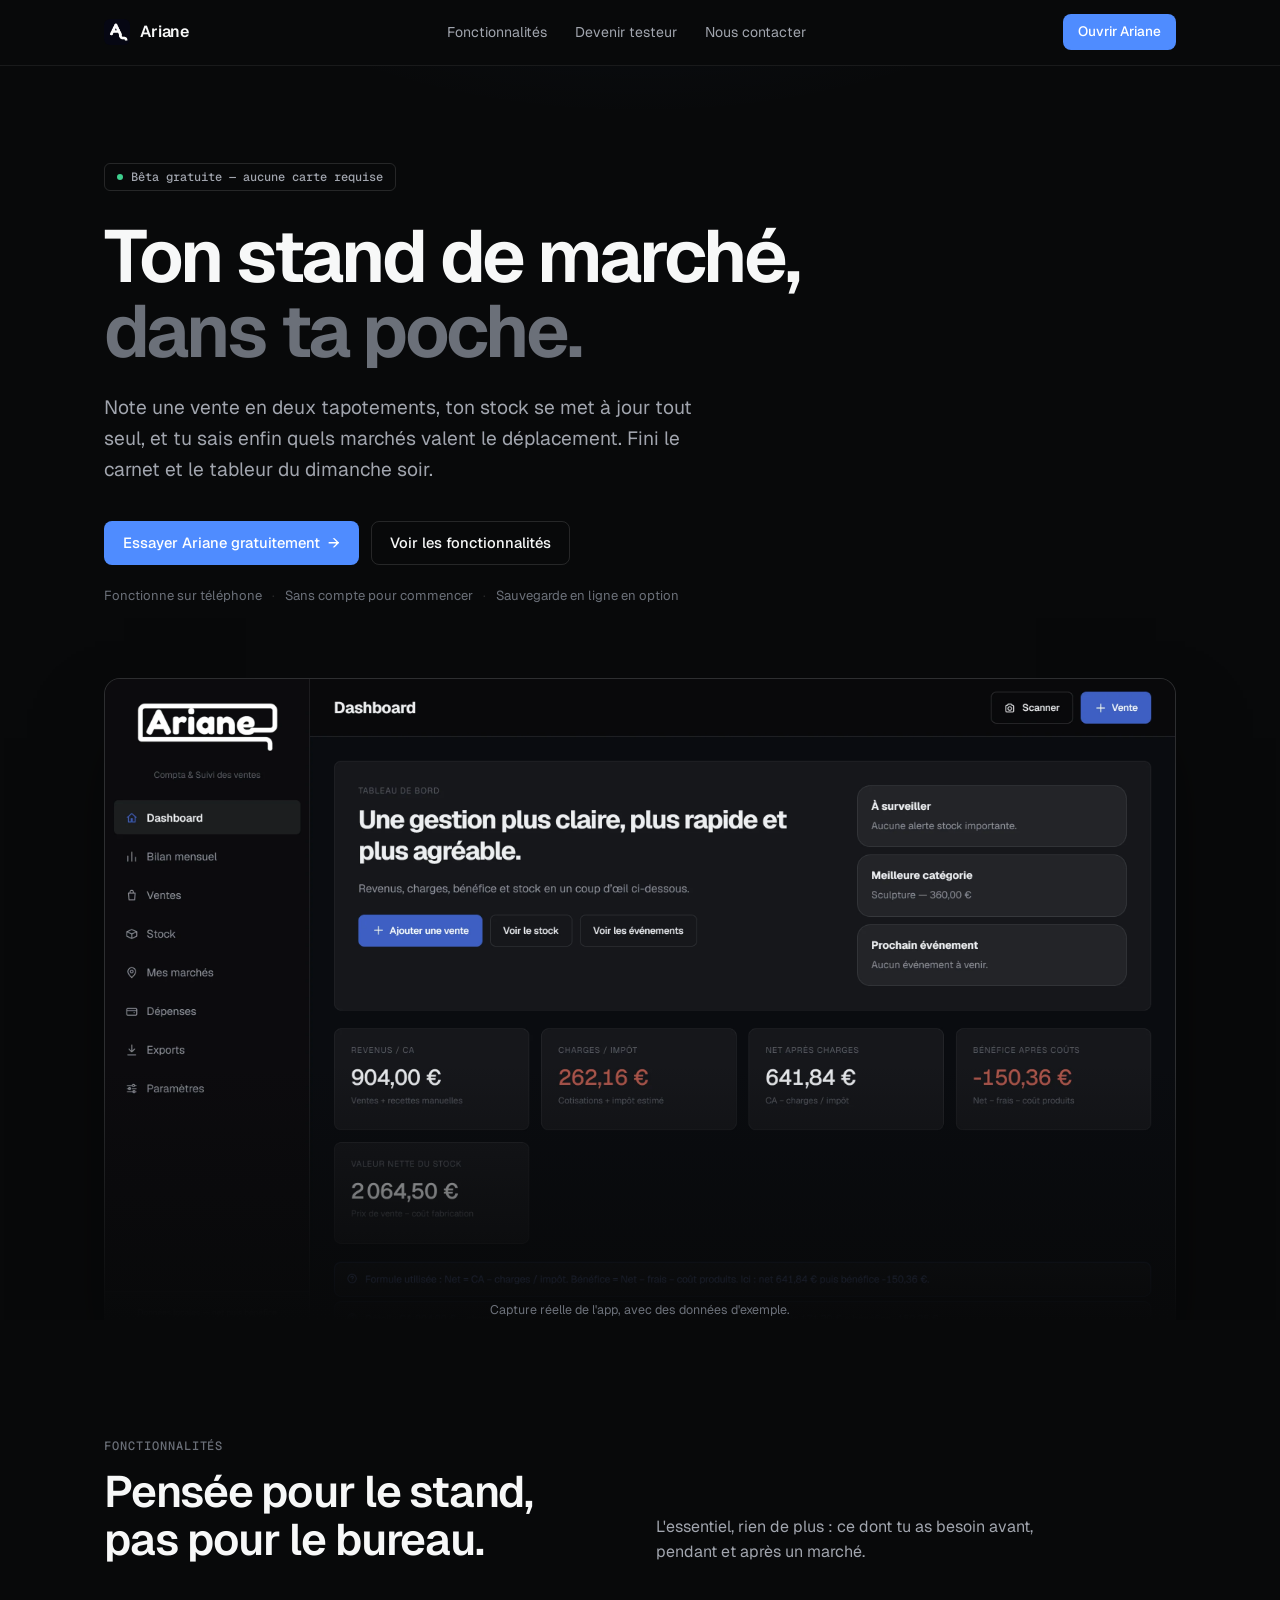
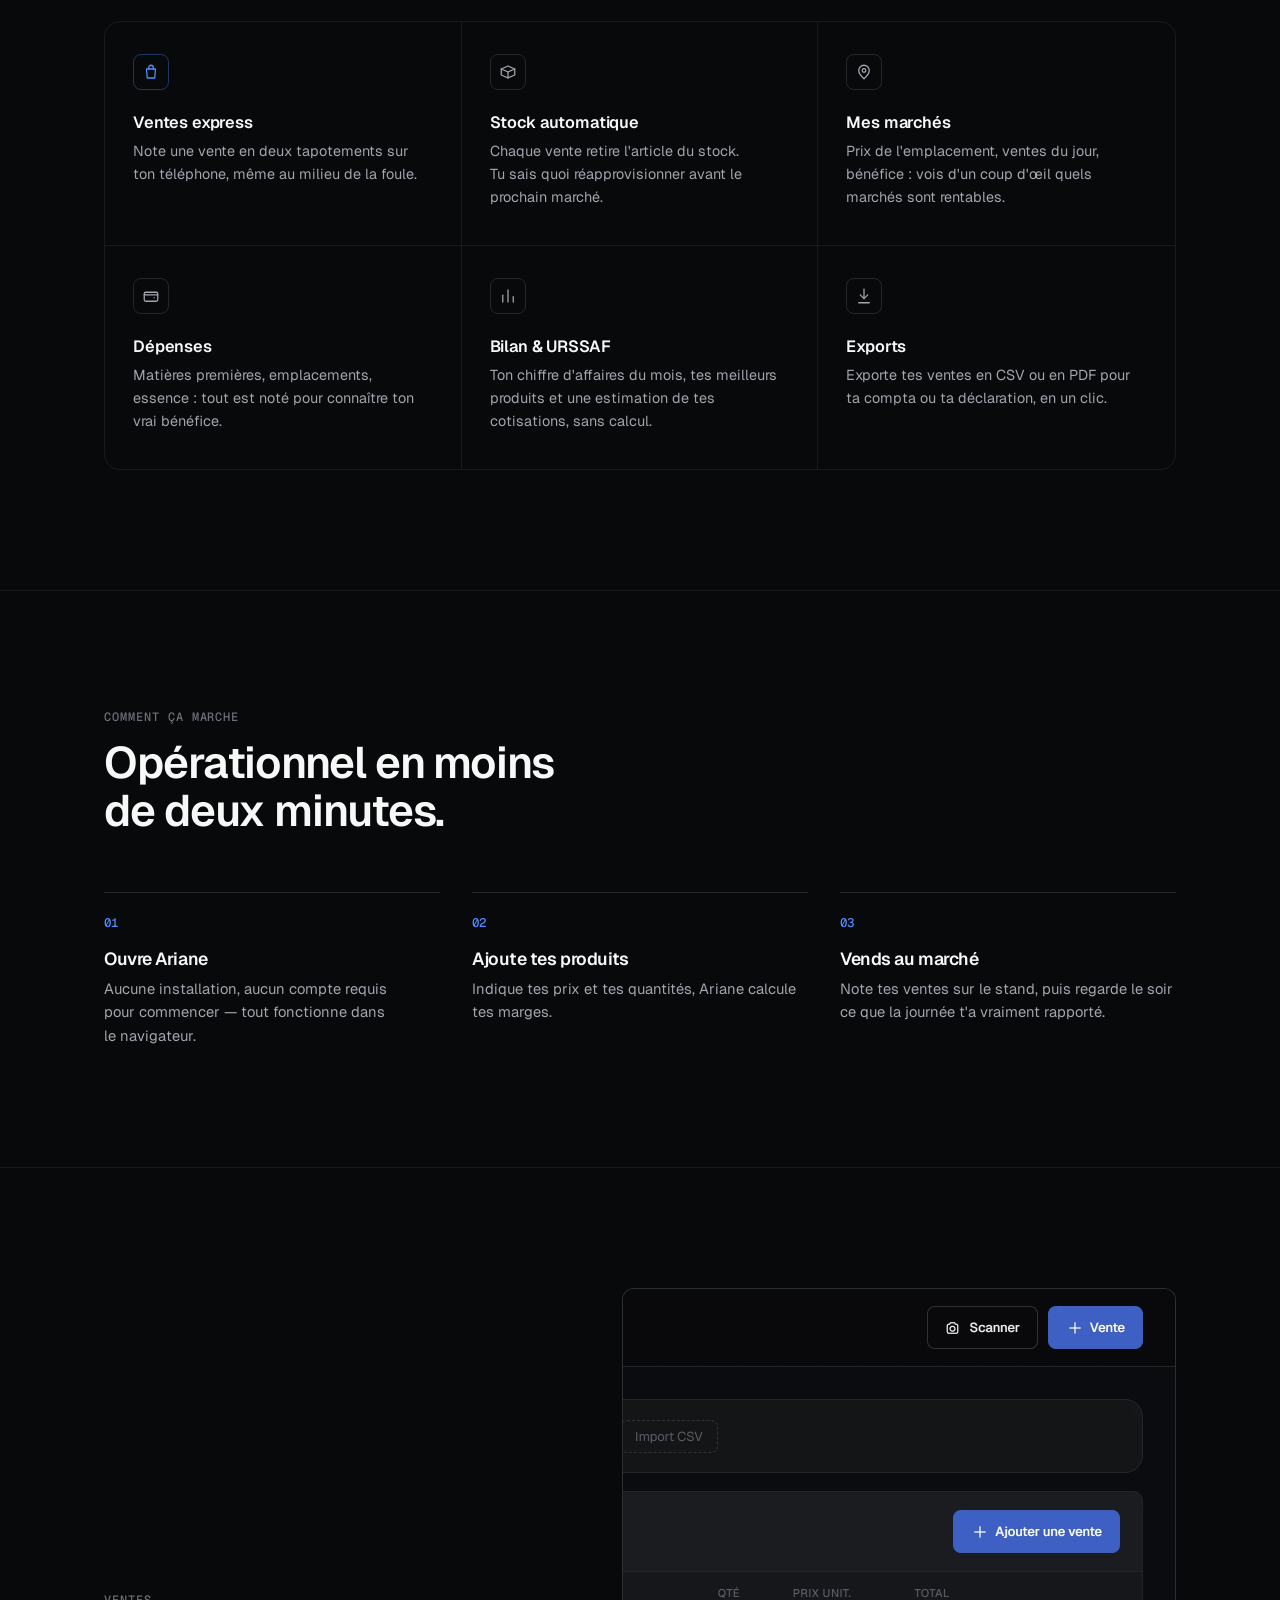
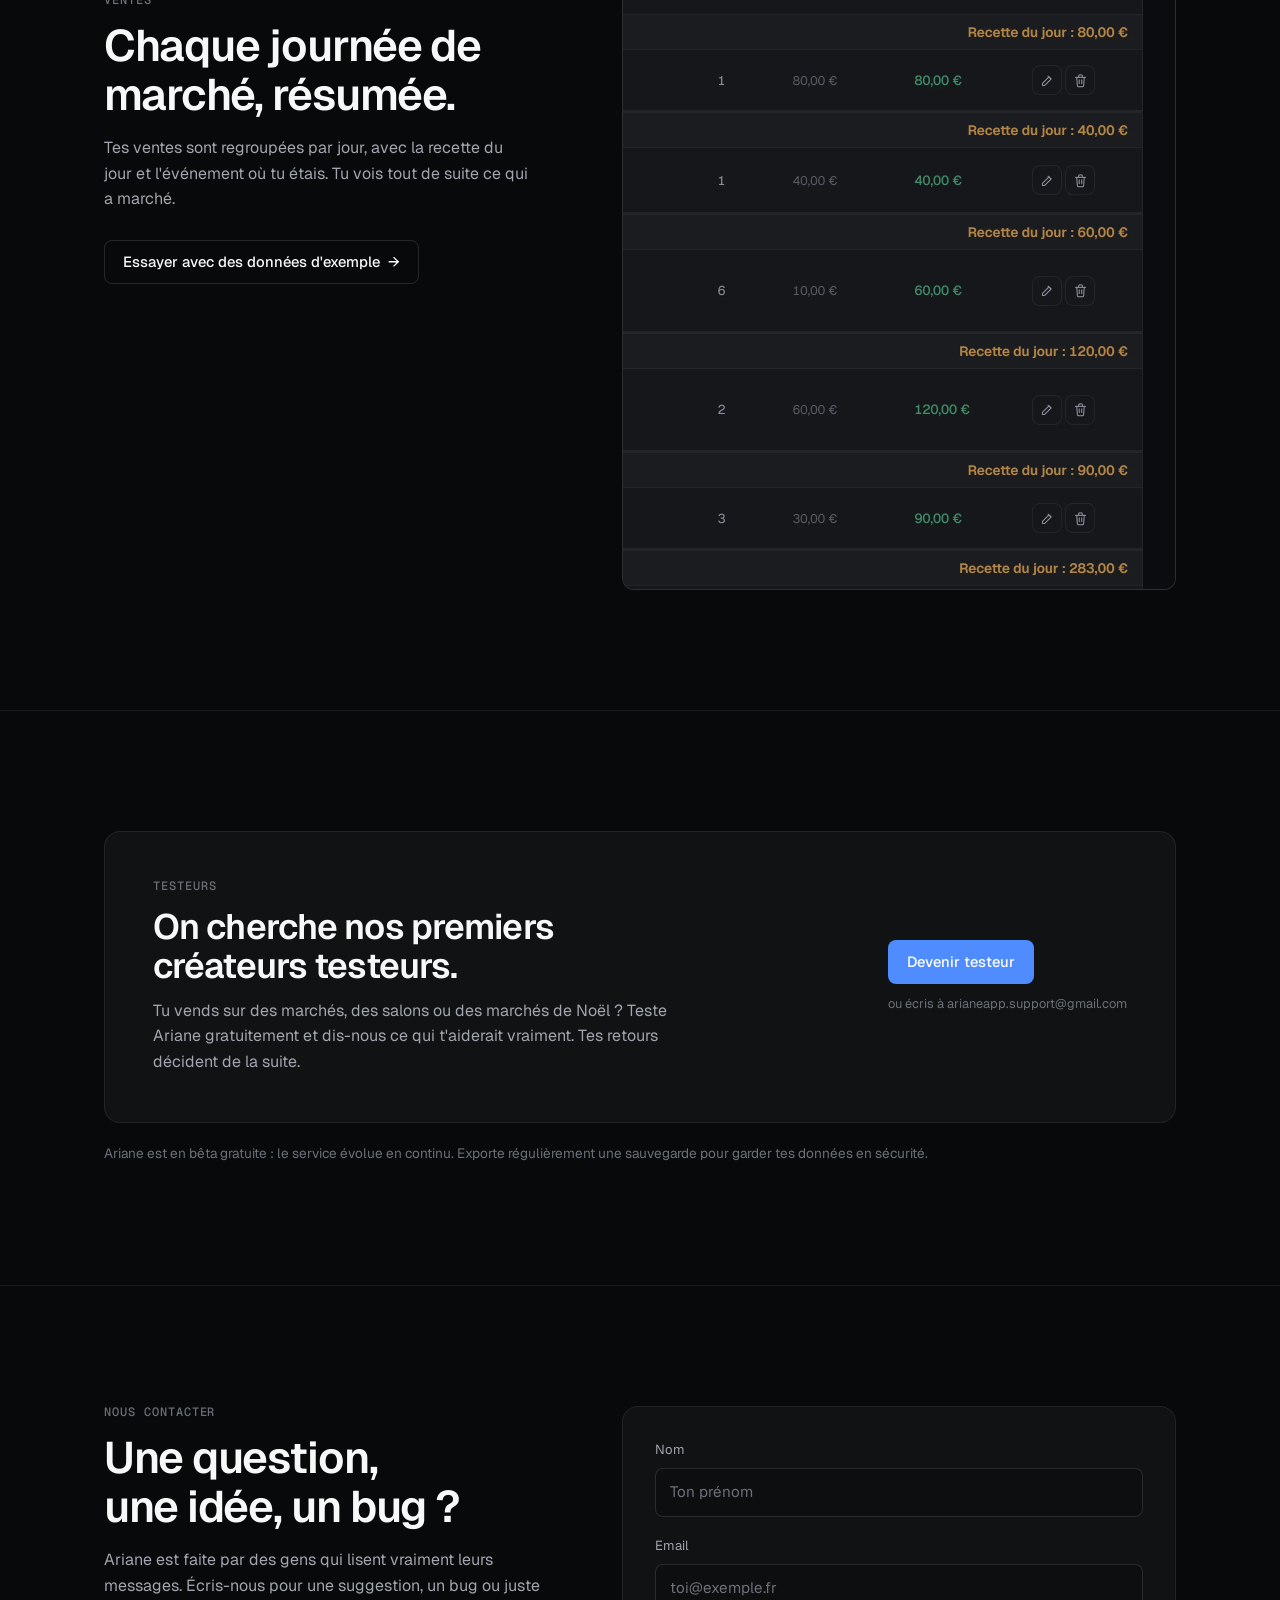
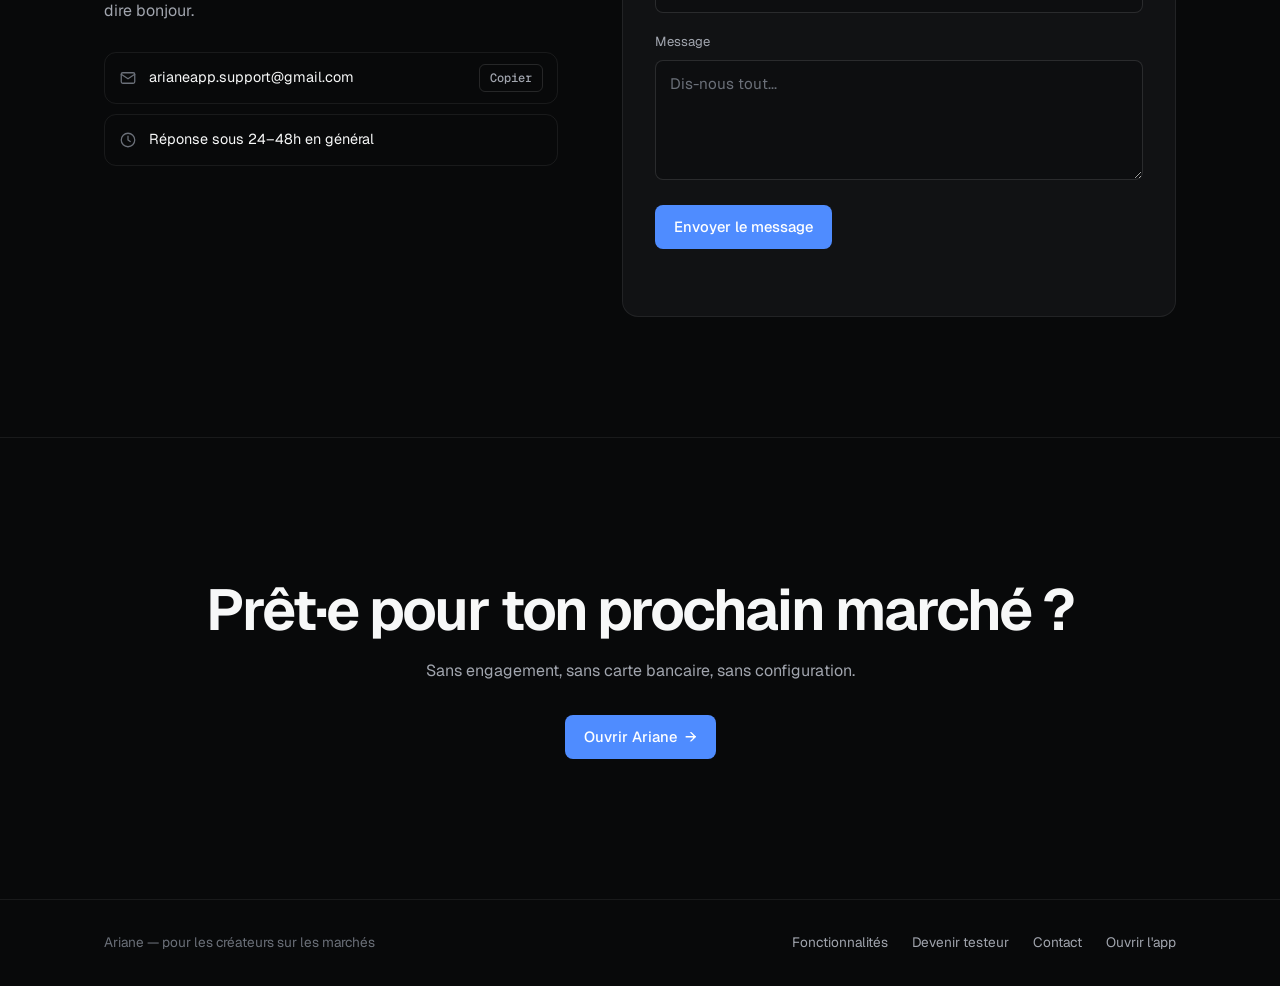
==== commit e7a7af45: "Coins sobres partout, plus de boutons en pilule" ====
--- a/site/index.html
+++ b/site/index.html
@@ -74,7 +74,7 @@
     content: ''; position: absolute; inset: -20% -10% auto; height: 720px; pointer-events: none;
     background: radial-gradient(ellipse 50% 60% at 50% 0%, rgba(79,140,255,.08), transparent 70%); }
   .hero-inner { position: relative; max-width: 760px; }
-  .chip { display: inline-flex; align-items: center; gap: 8px; height: 28px; padding: 0 12px; border: 1px solid var(--line2); border-radius: 999px;
+  .chip { display: inline-flex; align-items: center; gap: 8px; height: 28px; padding: 0 12px; border: 1px solid var(--line2); border-radius: var(--r-sm);
     font: 500 .75rem/1 'Geist Mono', monospace; color: var(--text2); margin-bottom: 28px; }
   .chip .dot { width: 6px; height: 6px; border-radius: 50%; background: var(--green); }
   h1 { font-size: clamp(2.6rem, 6.4vw, 4.6rem); font-weight: 650; letter-spacing: -.04em; line-height: 1.02; margin-bottom: 24px; }
@@ -171,7 +171,7 @@
   .footer-links a { color: var(--text2); transition: color .15s; }
   .footer-links a:hover { color: var(--text); }
 
-  .to-top { position: fixed; right: 20px; bottom: 20px; width: 44px; height: 44px; border-radius: 50%; background: var(--surface2); border: 1px solid var(--line2);
+  .to-top { position: fixed; right: 20px; bottom: 20px; width: 44px; height: 44px; border-radius: 8px; background: var(--surface2); border: 1px solid var(--line2);
     color: var(--text2); display: grid; place-items: center; cursor: pointer; opacity: 0; pointer-events: none; transition: opacity .2s, color .15s; z-index: 40; }
   .to-top.show { opacity: 1; pointer-events: auto; }
   .to-top:hover { color: var(--text); }
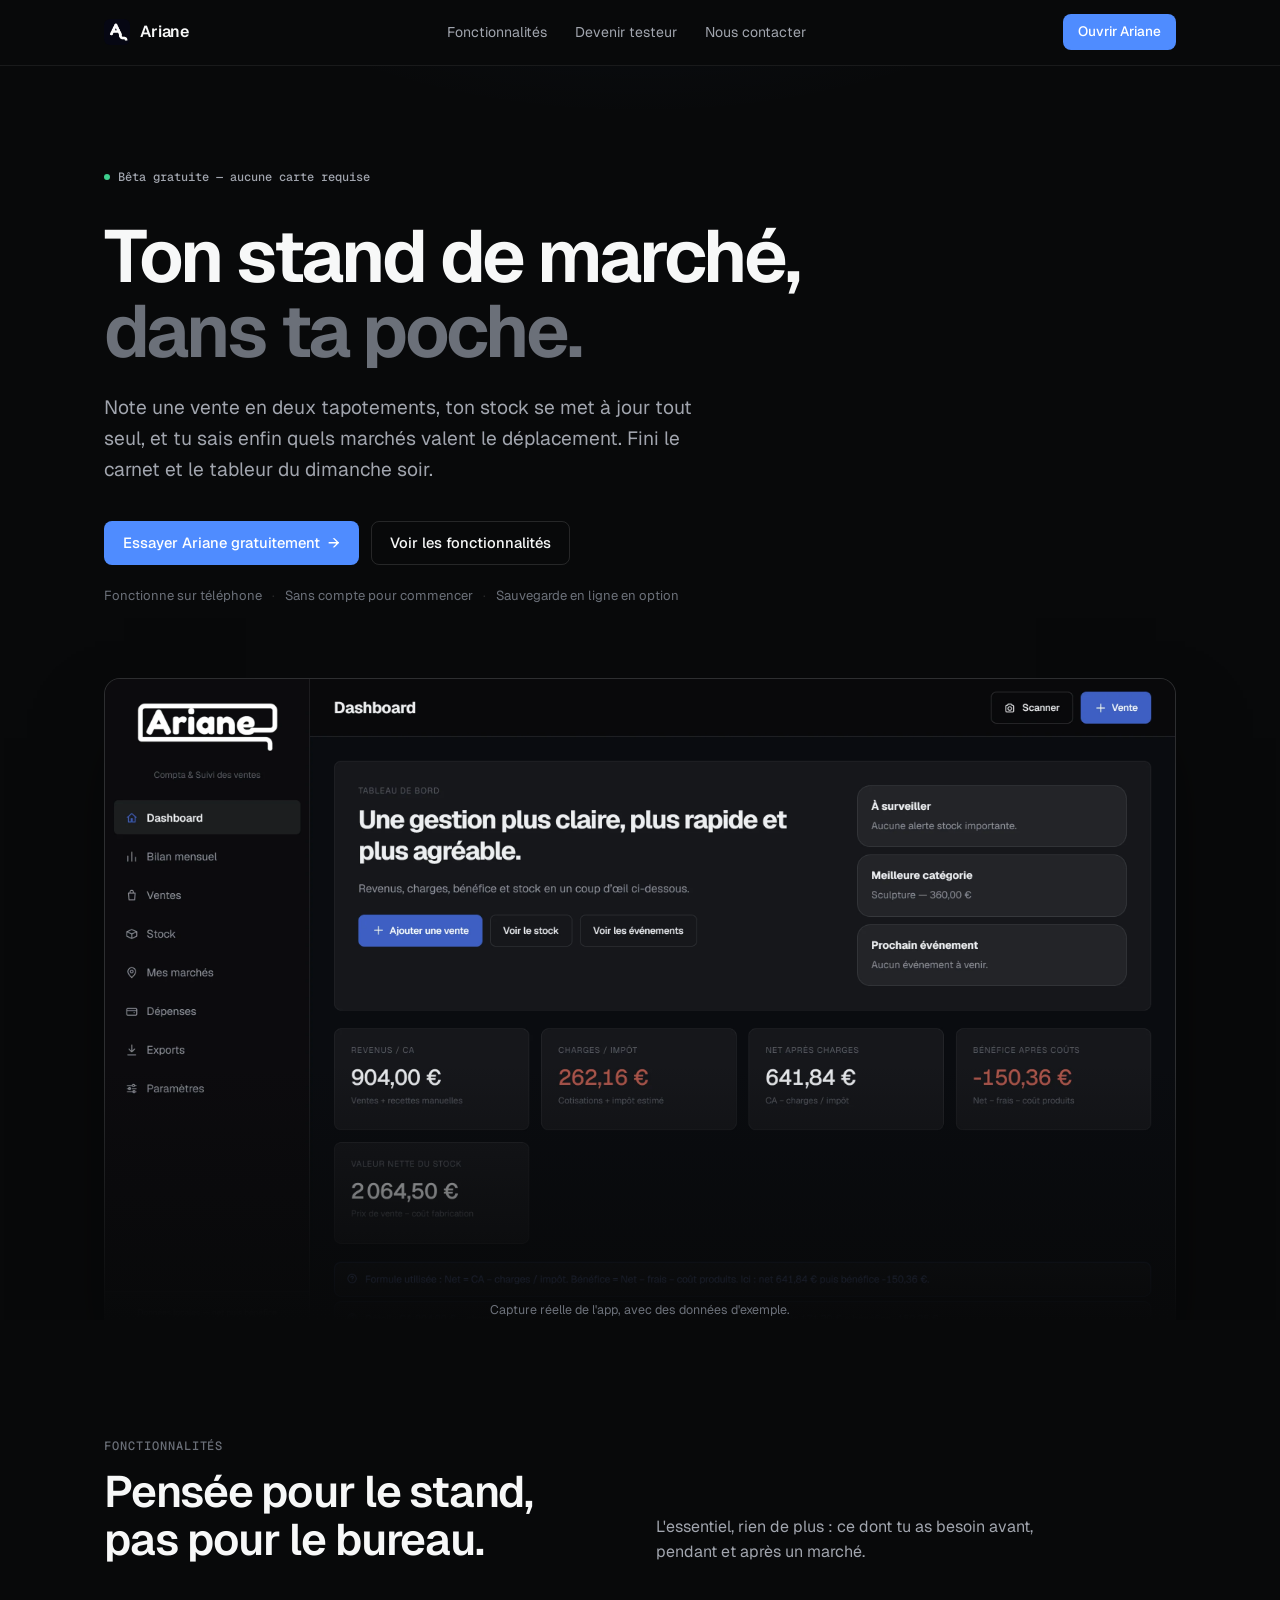
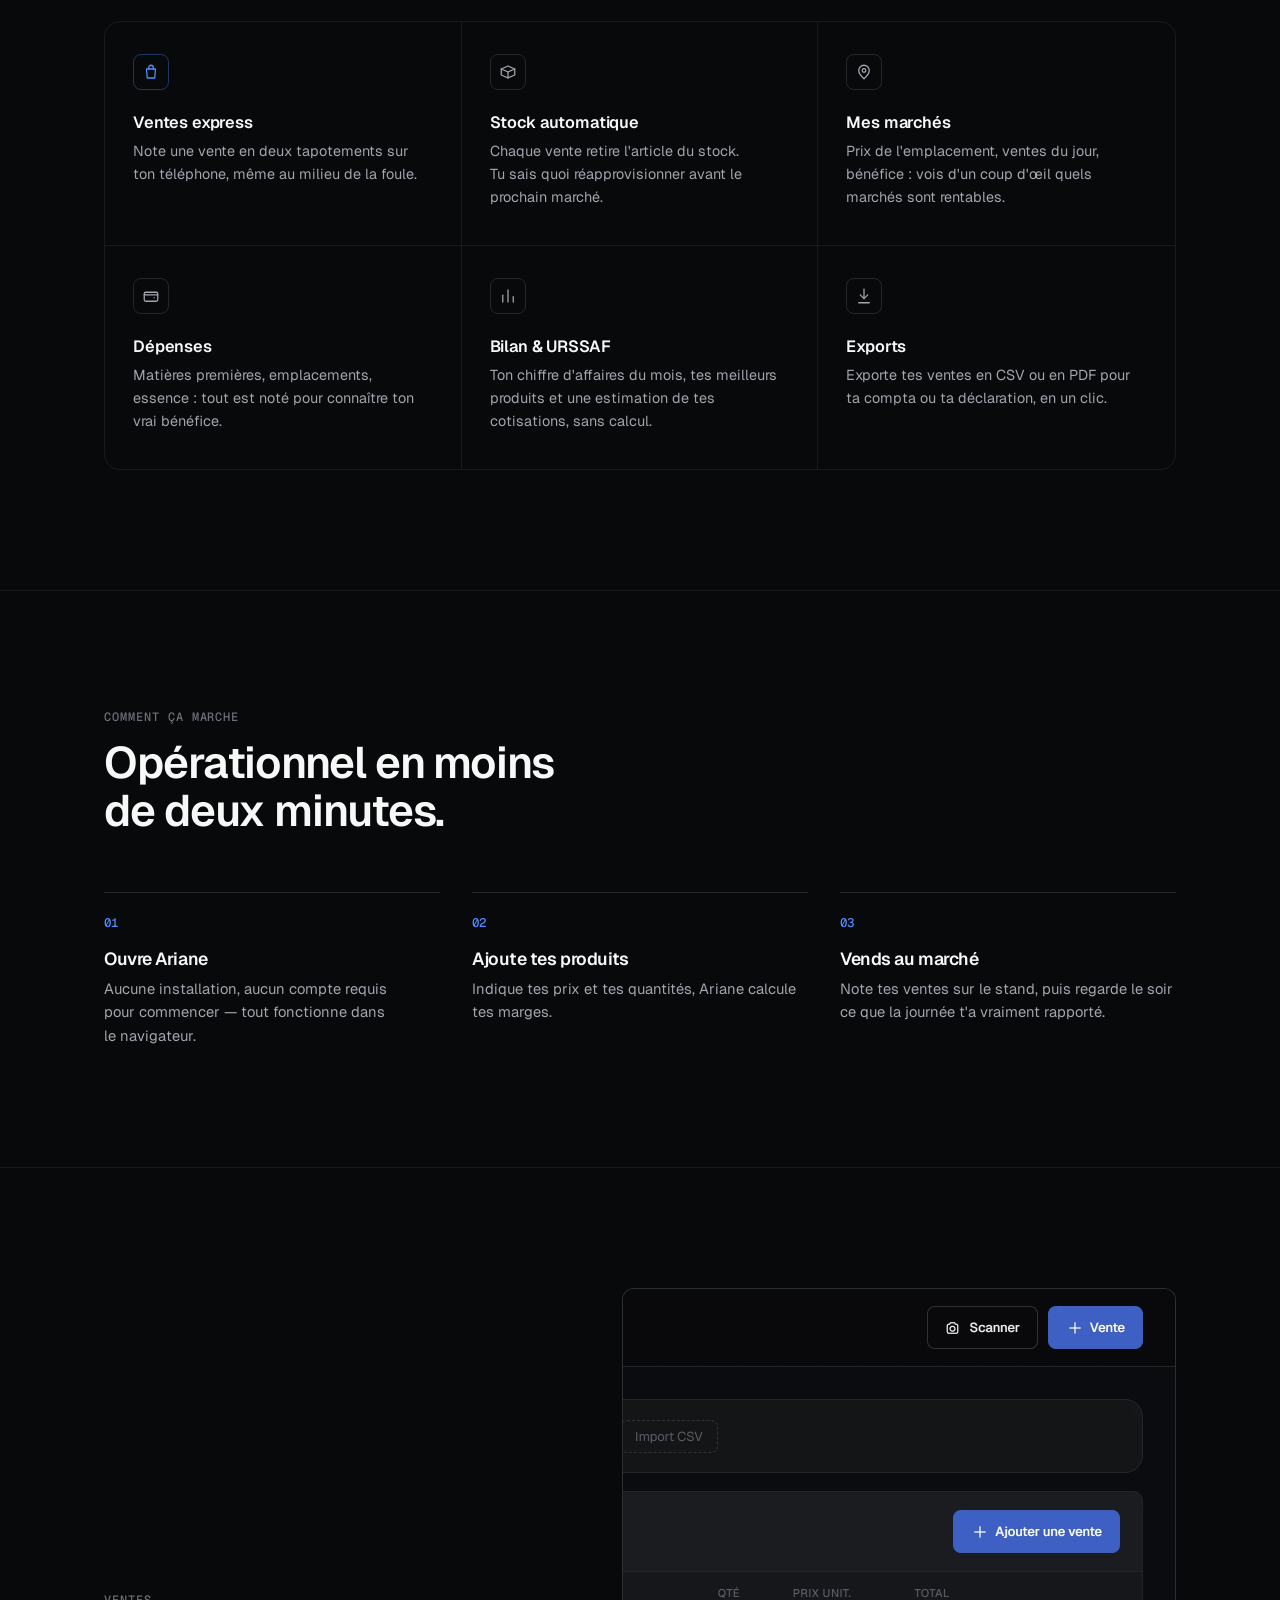
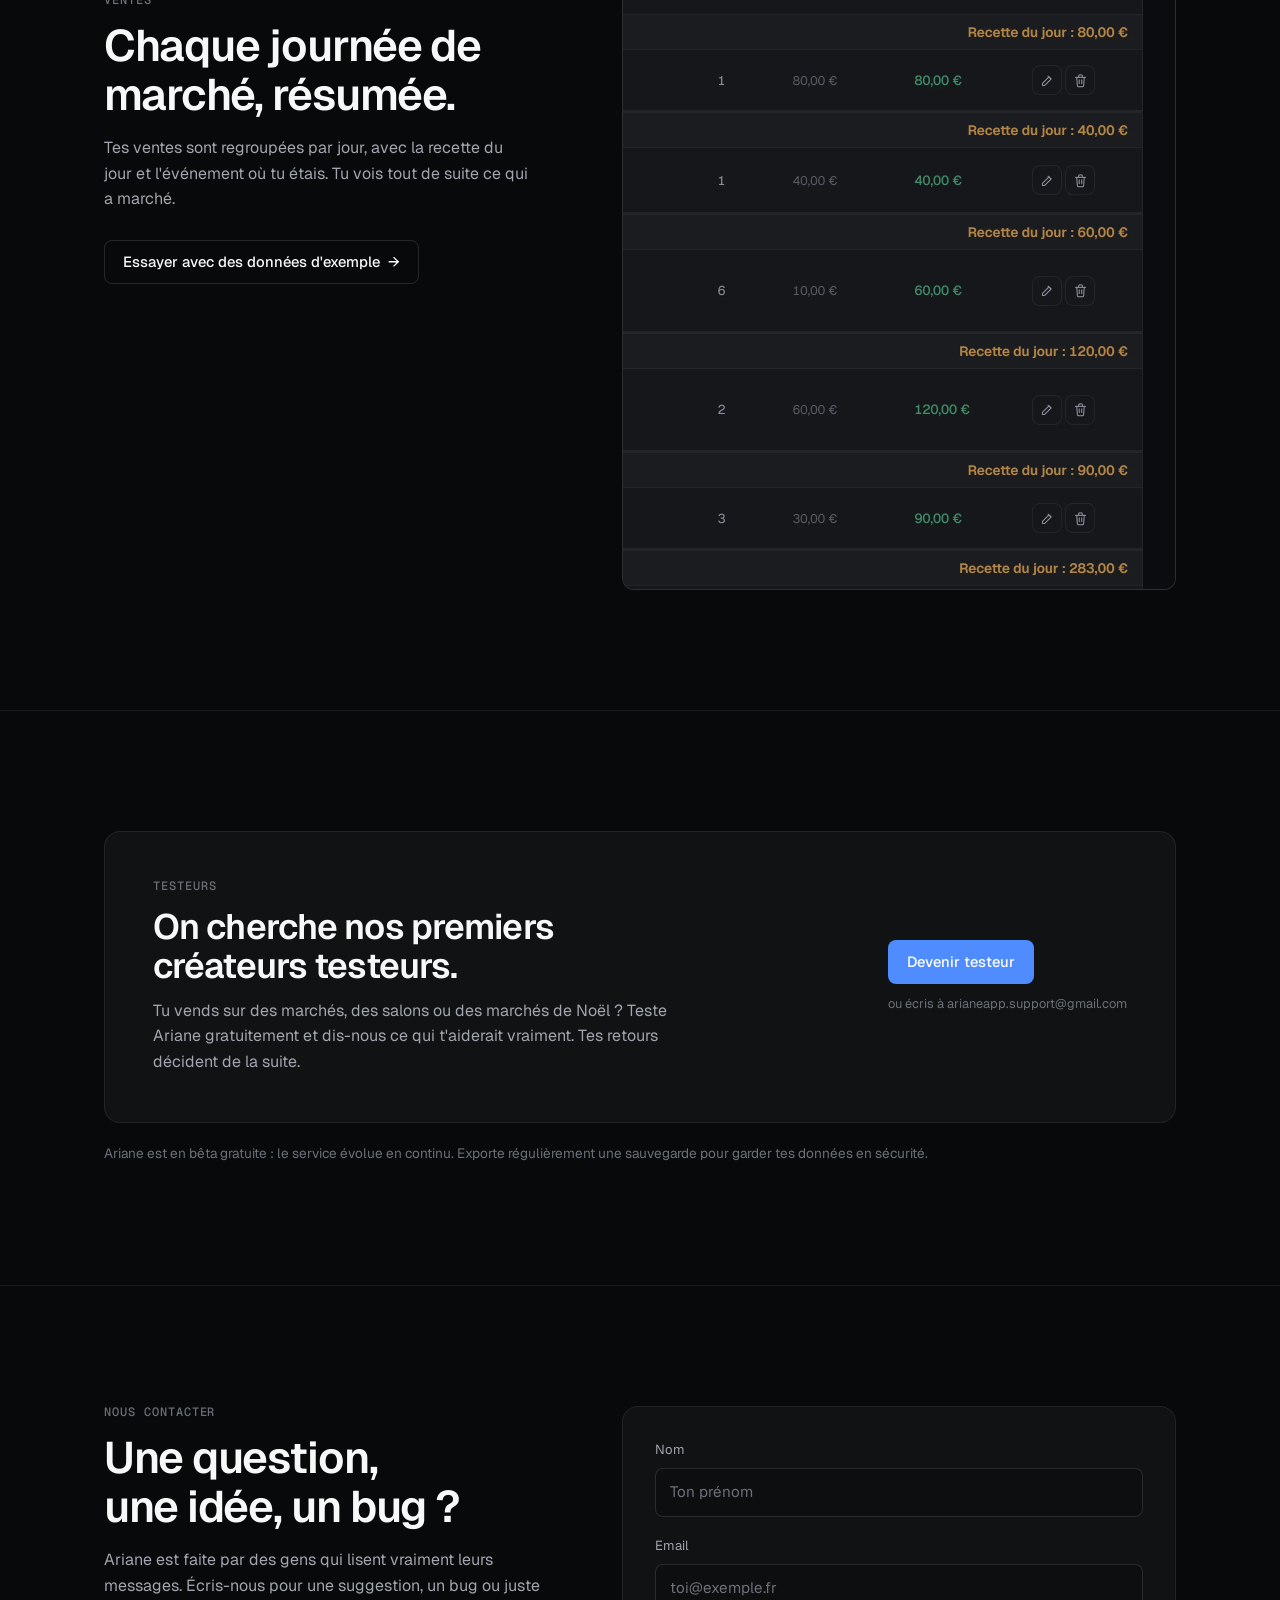
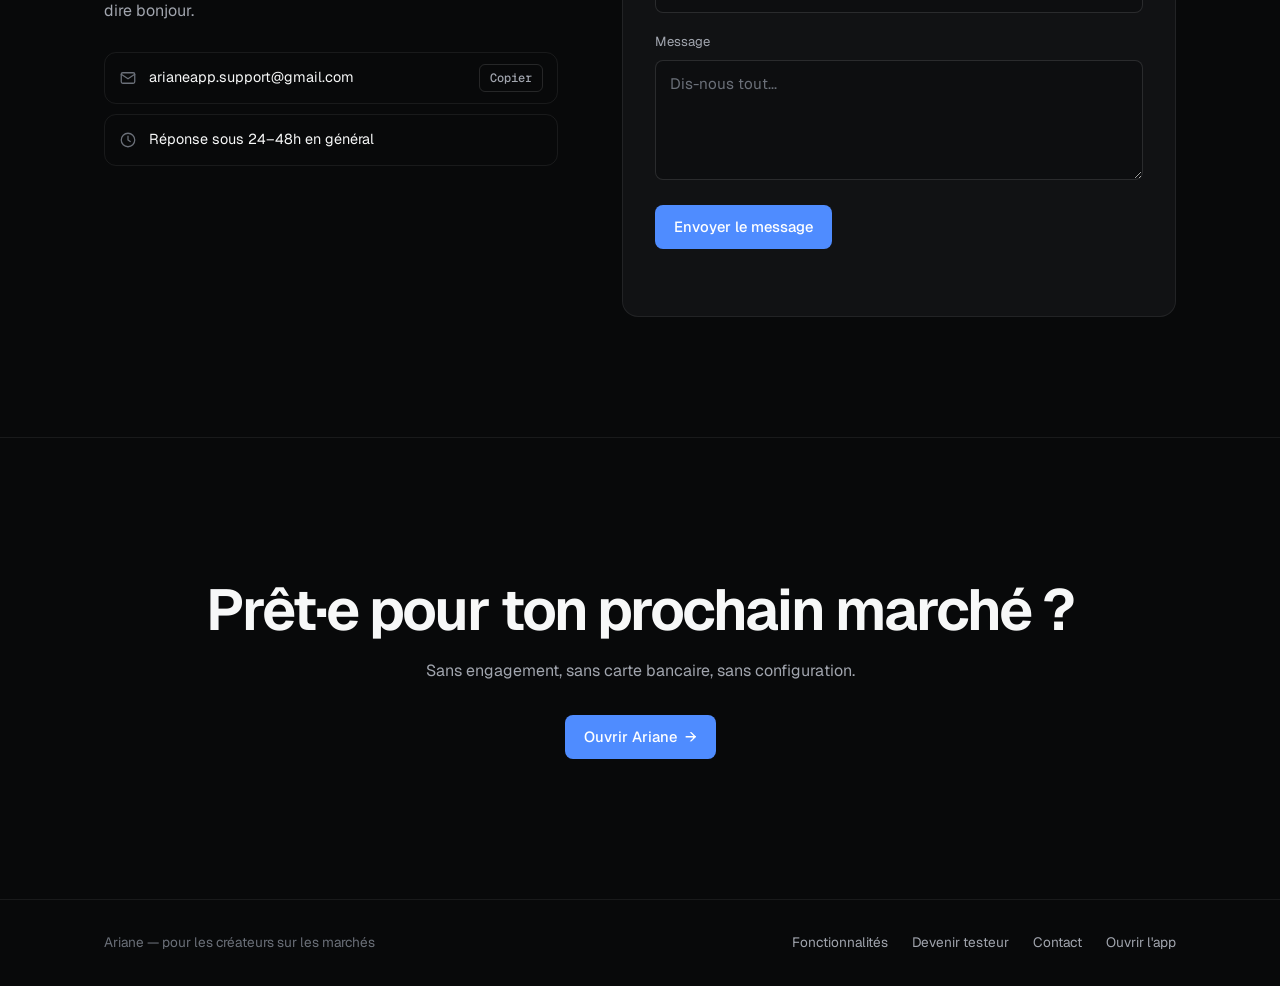
==== commit 24a56adf: "Réglages en une seule page, plus de pilules ni de cadres inutiles" ====
--- a/site/index.html
+++ b/site/index.html
@@ -74,7 +74,7 @@
     content: ''; position: absolute; inset: -20% -10% auto; height: 720px; pointer-events: none;
     background: radial-gradient(ellipse 50% 60% at 50% 0%, rgba(79,140,255,.08), transparent 70%); }
   .hero-inner { position: relative; max-width: 760px; }
-  .chip { display: inline-flex; align-items: center; gap: 8px; height: 28px; padding: 0 12px; border: 1px solid var(--line2); border-radius: var(--r-sm);
+  .chip { display: inline-flex; align-items: center; gap: 8px; height: 28px; padding: 0; border: 0;
     font: 500 .75rem/1 'Geist Mono', monospace; color: var(--text2); margin-bottom: 28px; }
   .chip .dot { width: 6px; height: 6px; border-radius: 50%; background: var(--green); }
   h1 { font-size: clamp(2.6rem, 6.4vw, 4.6rem); font-weight: 650; letter-spacing: -.04em; line-height: 1.02; margin-bottom: 24px; }
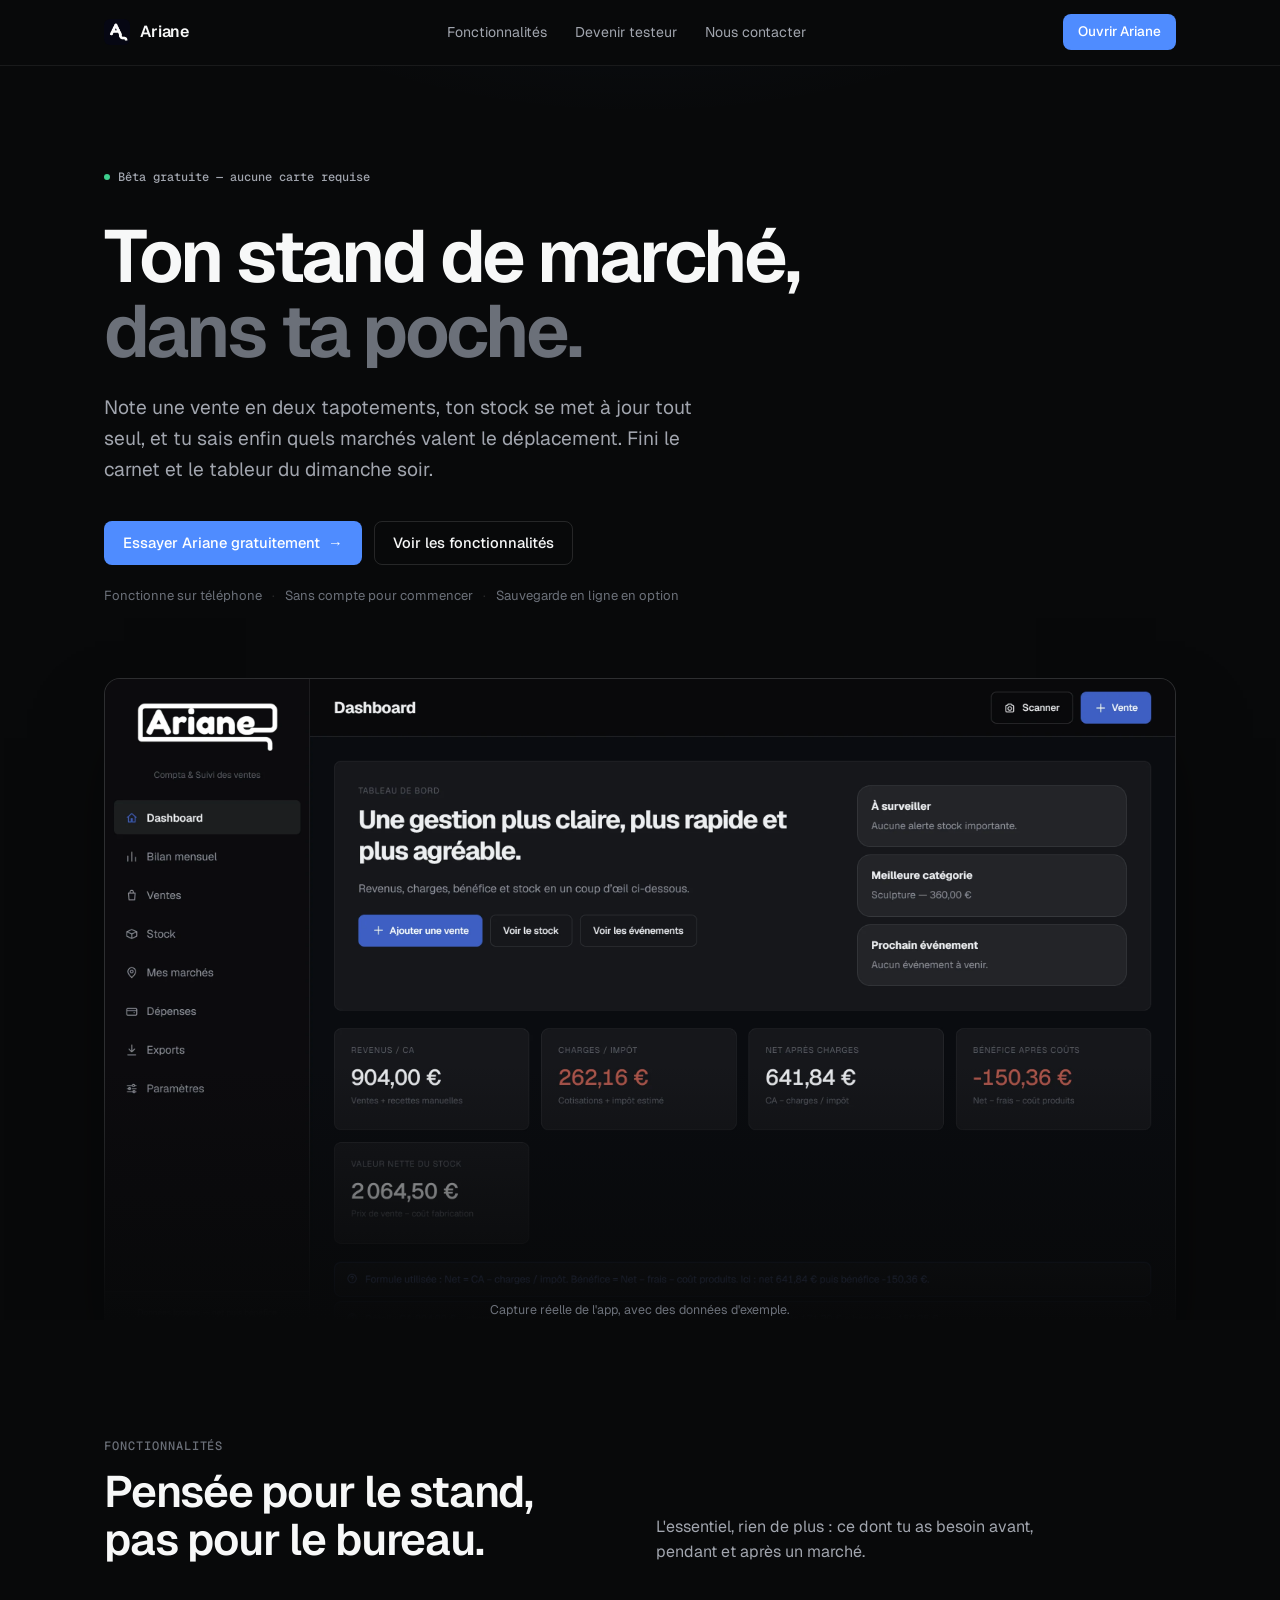
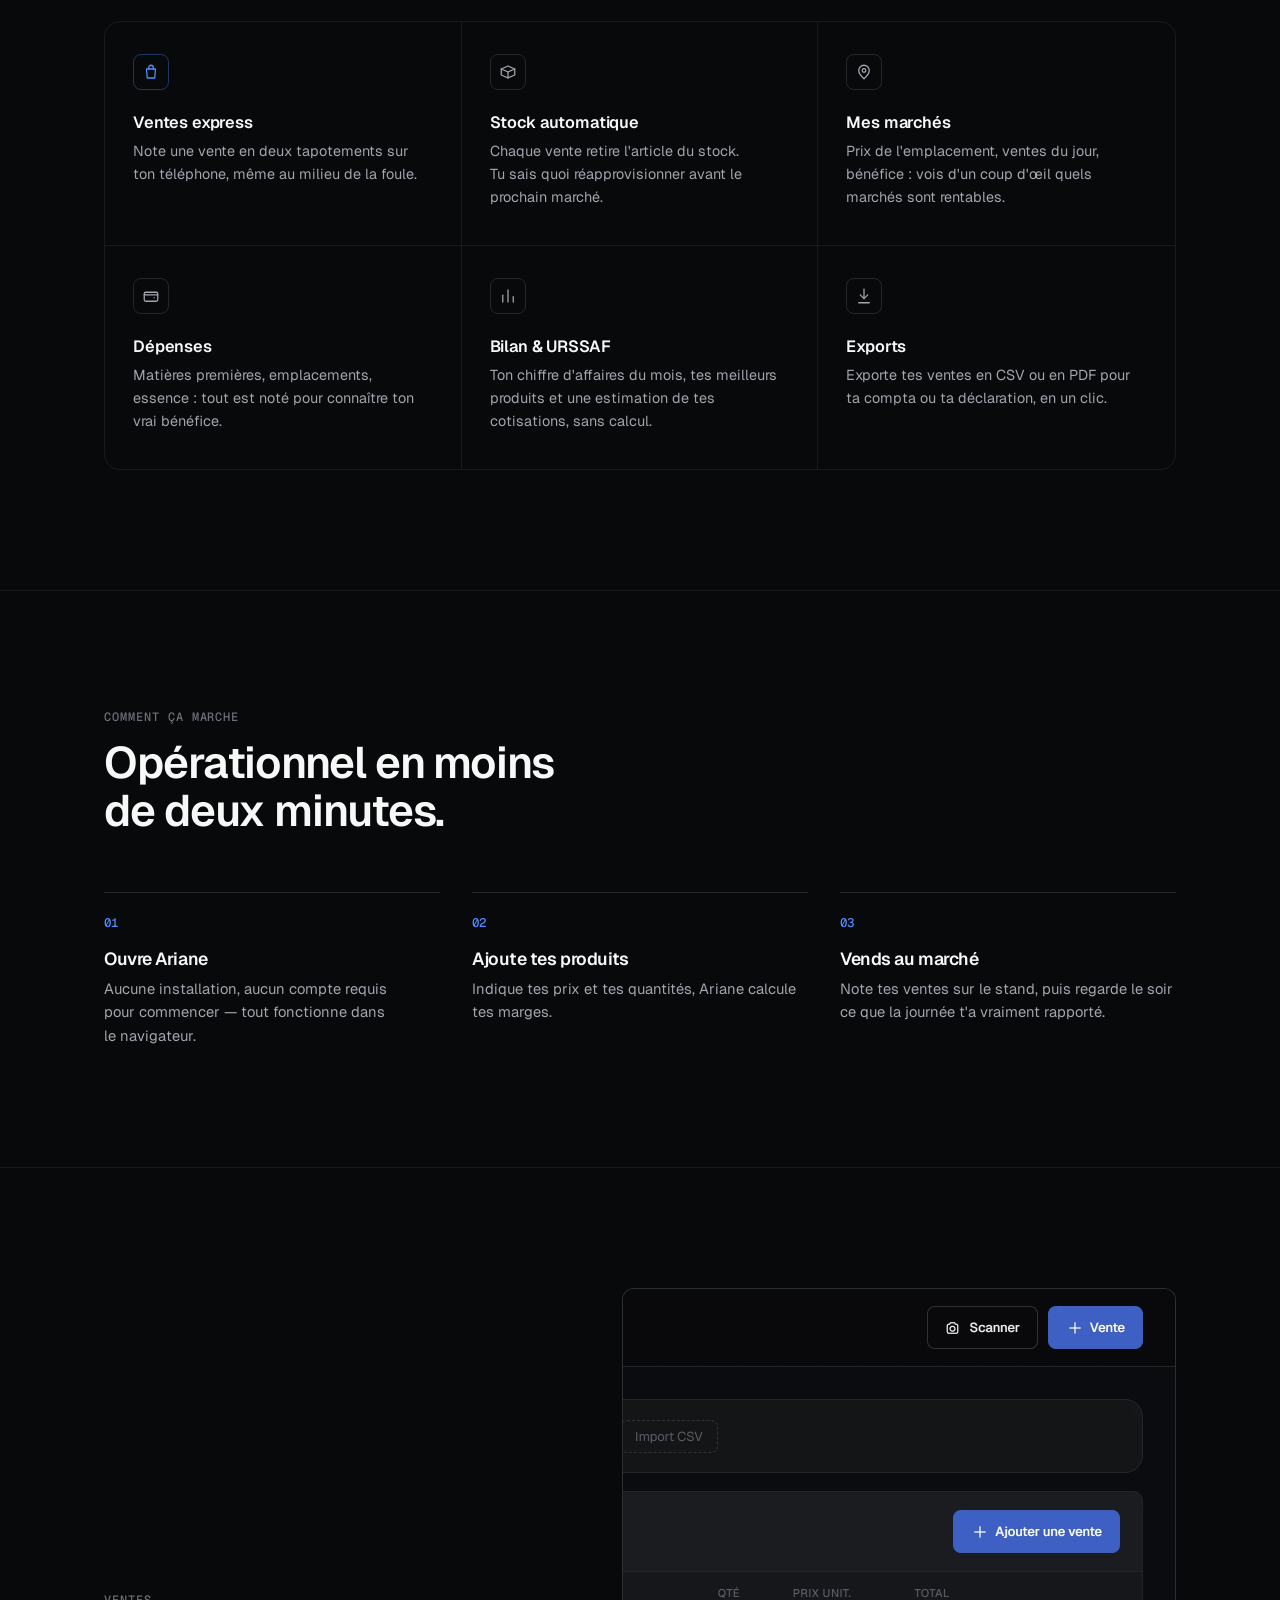
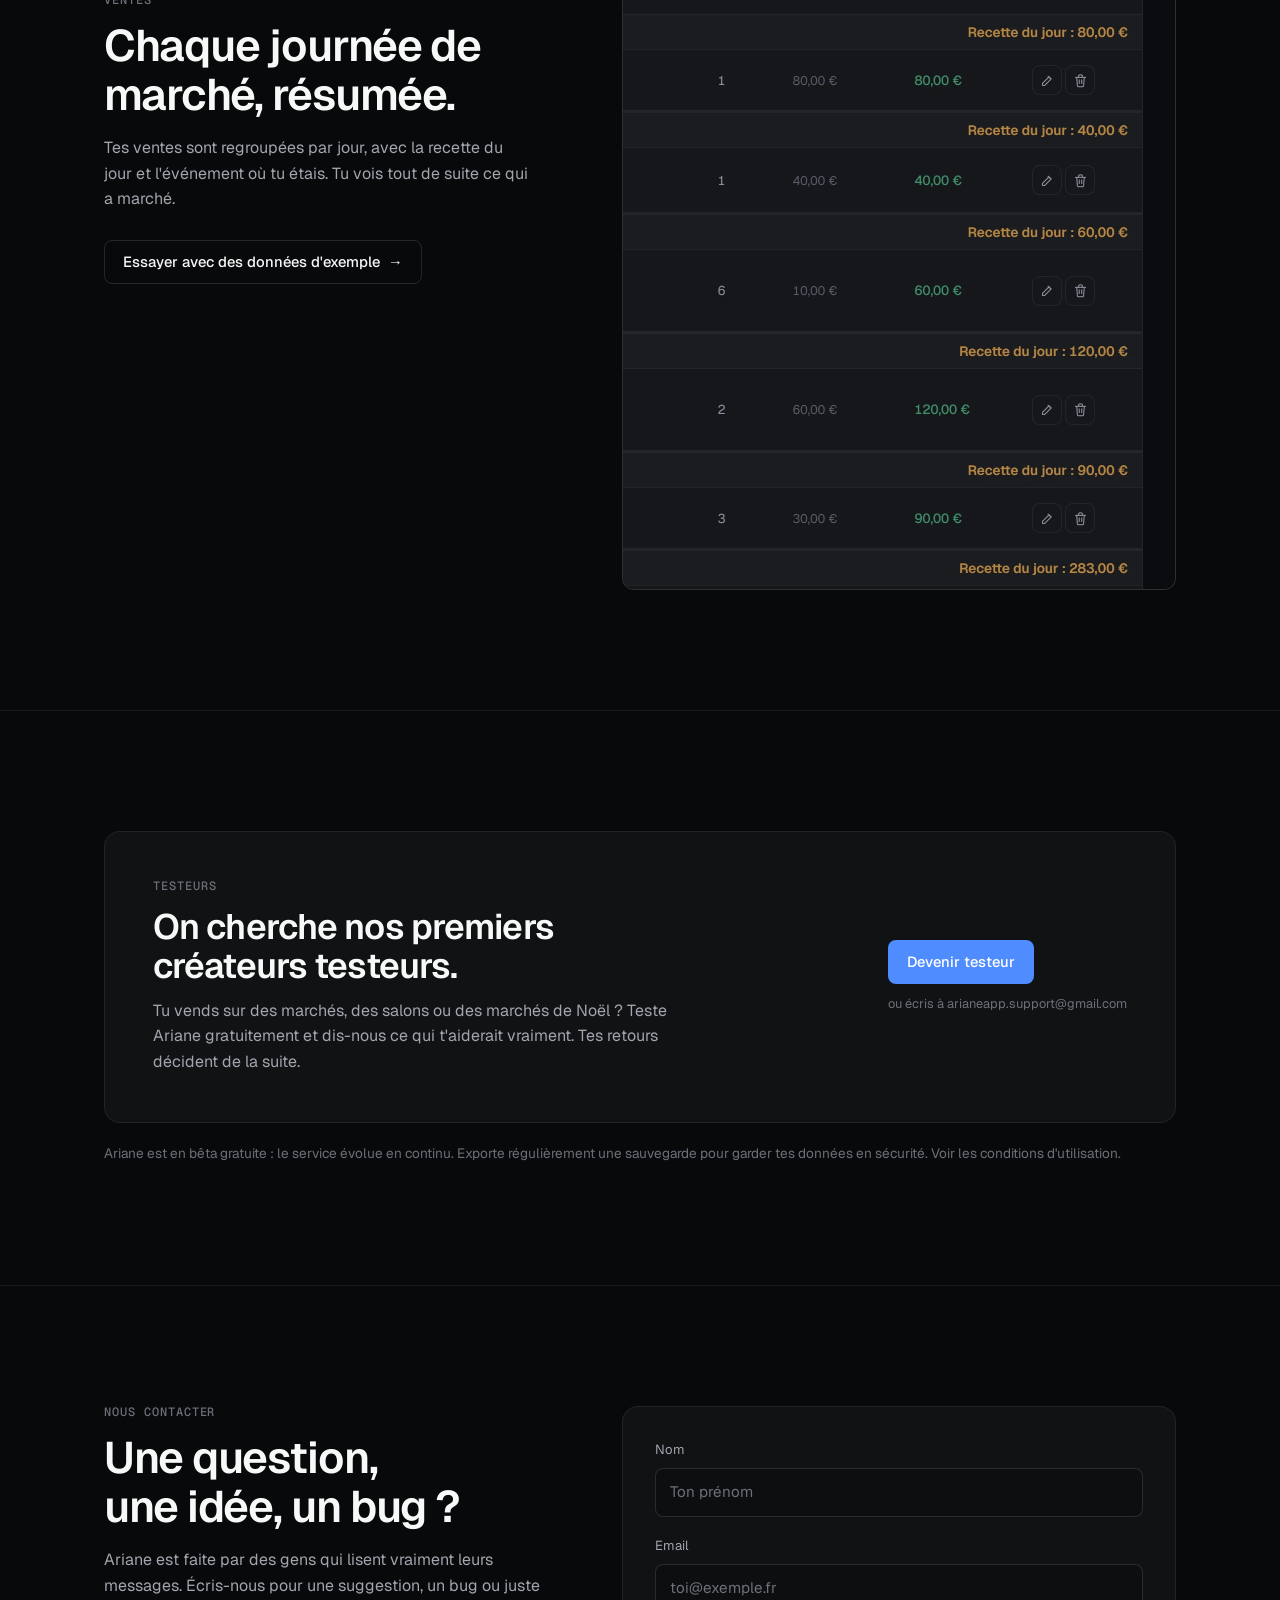
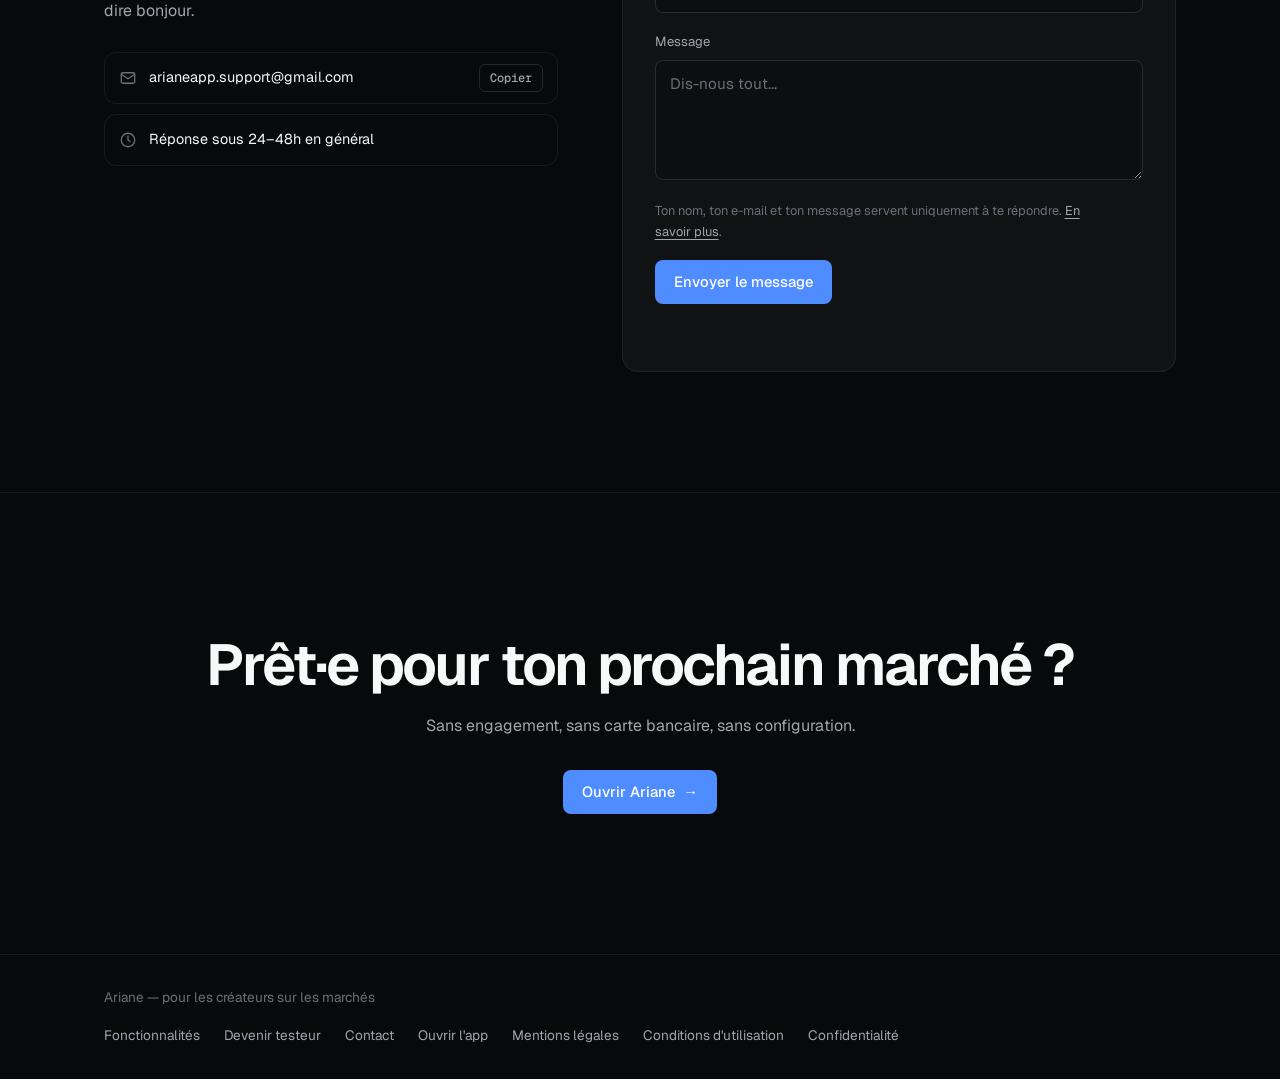
==== commit 3d879577: "Pages légales + polices et Supabase hébergés sur le site (RGPD)" ====
--- a/site/index.html
+++ b/site/index.html
@@ -7,9 +7,7 @@
 <meta name="description" content="Ariane aide les créateurs qui vendent sur les marchés à noter leurs ventes, suivre leur stock, savoir quels marchés sont rentables et estimer leurs cotisations — depuis leur téléphone.">
 <meta name="theme-color" content="#08090a">
 <link rel="icon" href="../icons/icon-192.png">
-<link rel="preconnect" href="https://fonts.googleapis.com">
-<link rel="preconnect" href="https://fonts.gstatic.com" crossorigin>
-<link href="https://fonts.googleapis.com/css2?family=Geist:wght@300..800&family=Geist+Mono:wght@400;500&display=swap" rel="stylesheet">
+<link href="../fonts/fonts.css" rel="stylesheet">
 <style>
   /* ─── Design v6 « sombre épuré » — mêmes tokens que l'app ─── */
   :root {
@@ -151,6 +149,8 @@
   .form-row input::placeholder, .form-row textarea::placeholder { color: var(--text3); }
   .form-row input:focus, .form-row textarea:focus { outline: none; border-color: var(--accent); box-shadow: 0 0 0 3px var(--accent-dim); }
   .form-row textarea { resize: vertical; min-height: 120px; }
+  .form-legal { font-size: .8rem; color: var(--text3); margin: -4px 0 18px; }
+  .form-legal a { color: var(--text2); text-decoration: underline; text-underline-offset: 3px; }
   .form-foot { display: flex; align-items: center; gap: 14px; flex-wrap: wrap; }
   .form-status { font-size: .82rem; color: var(--text2); opacity: 0; transition: opacity .3s; }
   .form-status.show { opacity: 1; }
@@ -352,7 +352,7 @@
           <small>ou écris à arianeapp.support@gmail.com</small>
         </div>
       </div>
-      <p class="beta-note reveal">Ariane est en bêta gratuite : le service évolue en continu. Exporte régulièrement une sauvegarde pour garder tes données en sécurité.</p>
+      <p class="beta-note reveal">Ariane est en bêta gratuite : le service évolue en continu. Exporte régulièrement une sauvegarde pour garder tes données en sécurité. Voir les <a href="cgu.html" style="color:inherit">conditions d'utilisation</a>.</p>
     </div>
   </section>
 
@@ -383,6 +383,7 @@
           <label for="cf-message">Message</label>
           <textarea id="cf-message" name="message" placeholder="Dis-nous tout..." required></textarea>
         </div>
+        <p class="form-legal">Ton nom, ton e-mail et ton message servent uniquement à te répondre. <a href="confidentialite.html">En savoir plus</a>.</p>
         <div class="form-foot">
           <button type="submit" class="btn btn-primary">Envoyer le message</button>
           <span class="form-status" id="form-status">Ta messagerie n'a pas suivi ? Copie le message ci-dessous.</span>
@@ -413,6 +414,9 @@
       <a href="#avis">Devenir testeur</a>
       <a href="#contact">Contact</a>
       <a href="../index.html">Ouvrir l'app</a>
+      <a href="mentions-legales.html">Mentions légales</a>
+      <a href="cgu.html">Conditions d'utilisation</a>
+      <a href="confidentialite.html">Confidentialité</a>
     </div>
   </div>
 </footer>
--- a/fonts/fonts.css
+++ b/fonts/fonts.css
@@ -0,0 +1,17 @@
+/* Polices hébergées sur le site (et non chargées depuis Google Fonts) :
+   aucune adresse IP des visiteurs n'est envoyée à un tiers pour afficher le texte.
+   Geist et Geist Mono — licence SIL Open Font License 1.1 (Vercel). */
+@font-face {
+  font-family: 'Geist';
+  font-style: normal;
+  font-display: swap;
+  font-weight: 100 900;
+  src: url('geist-latin-wght-normal.woff2') format('woff2-variations');
+}
+@font-face {
+  font-family: 'Geist Mono';
+  font-style: normal;
+  font-display: swap;
+  font-weight: 100 900;
+  src: url('geist-mono-latin-wght-normal.woff2') format('woff2-variations');
+}
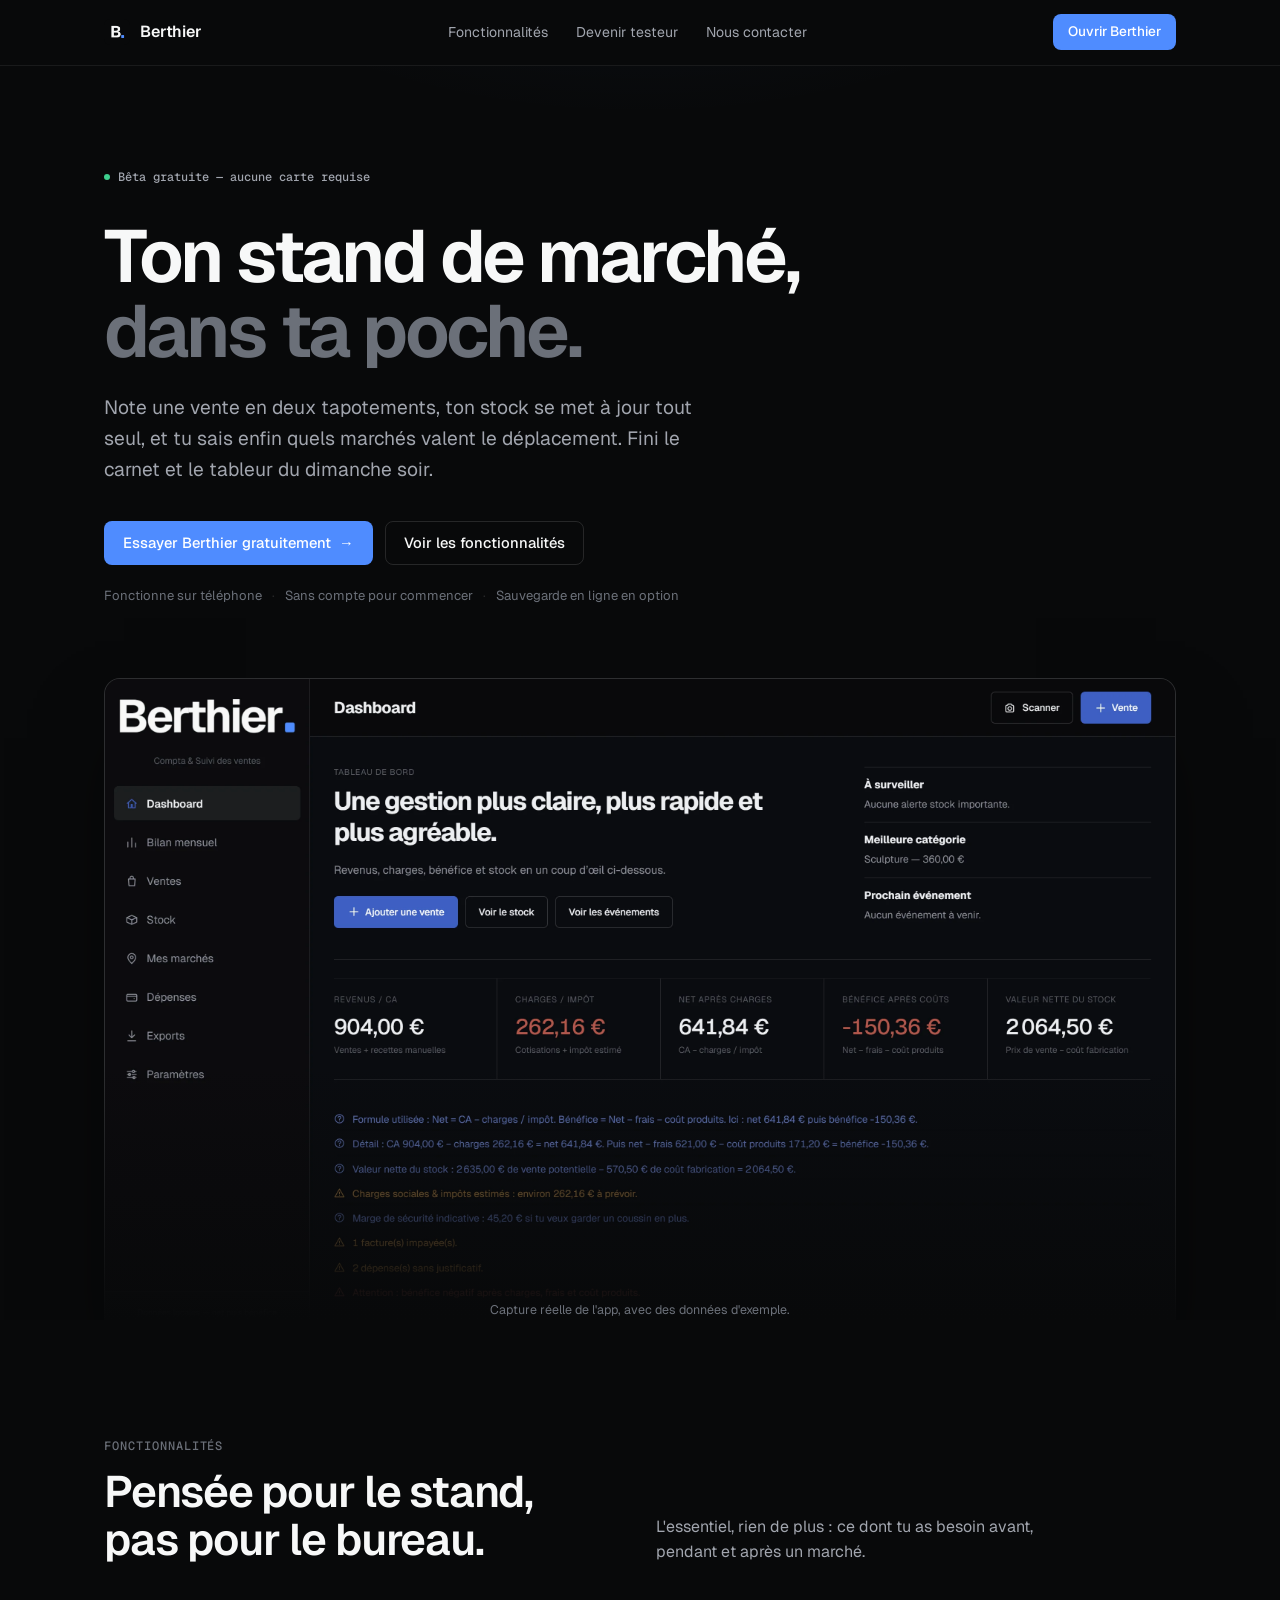
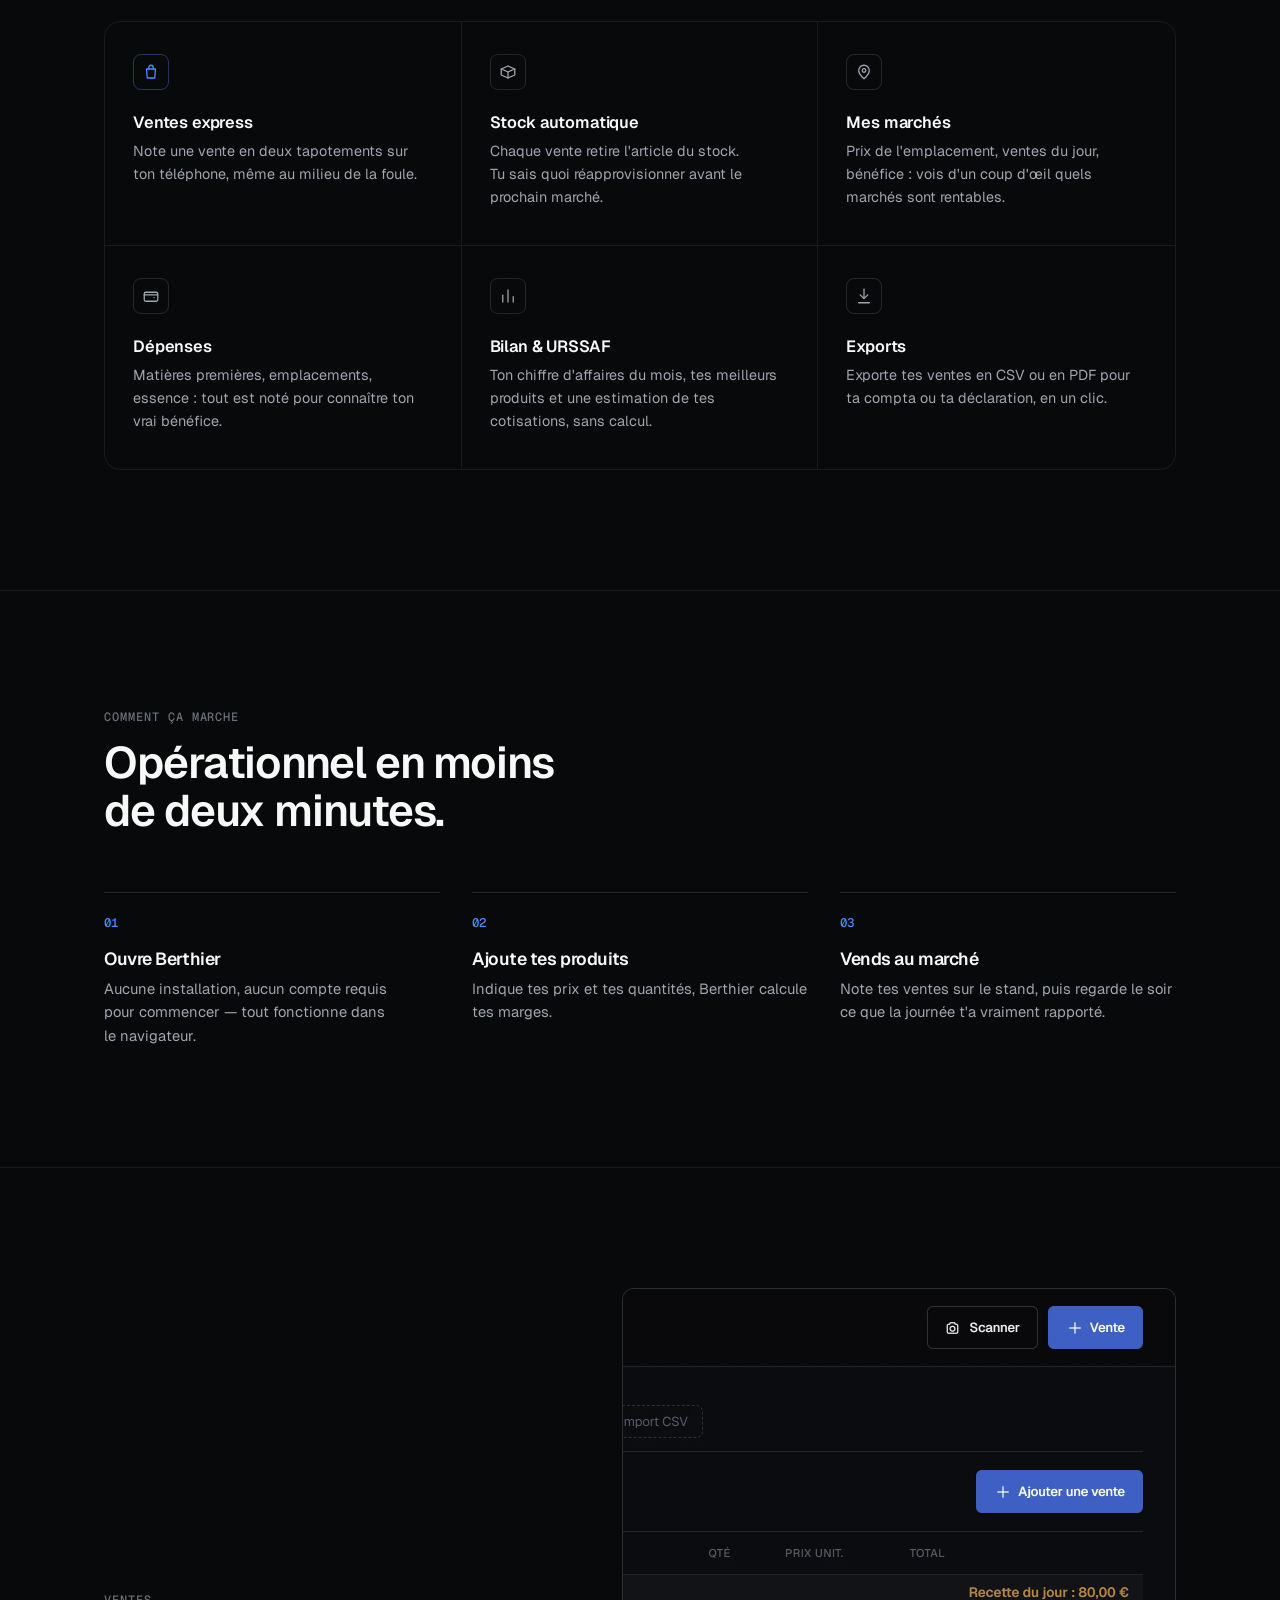
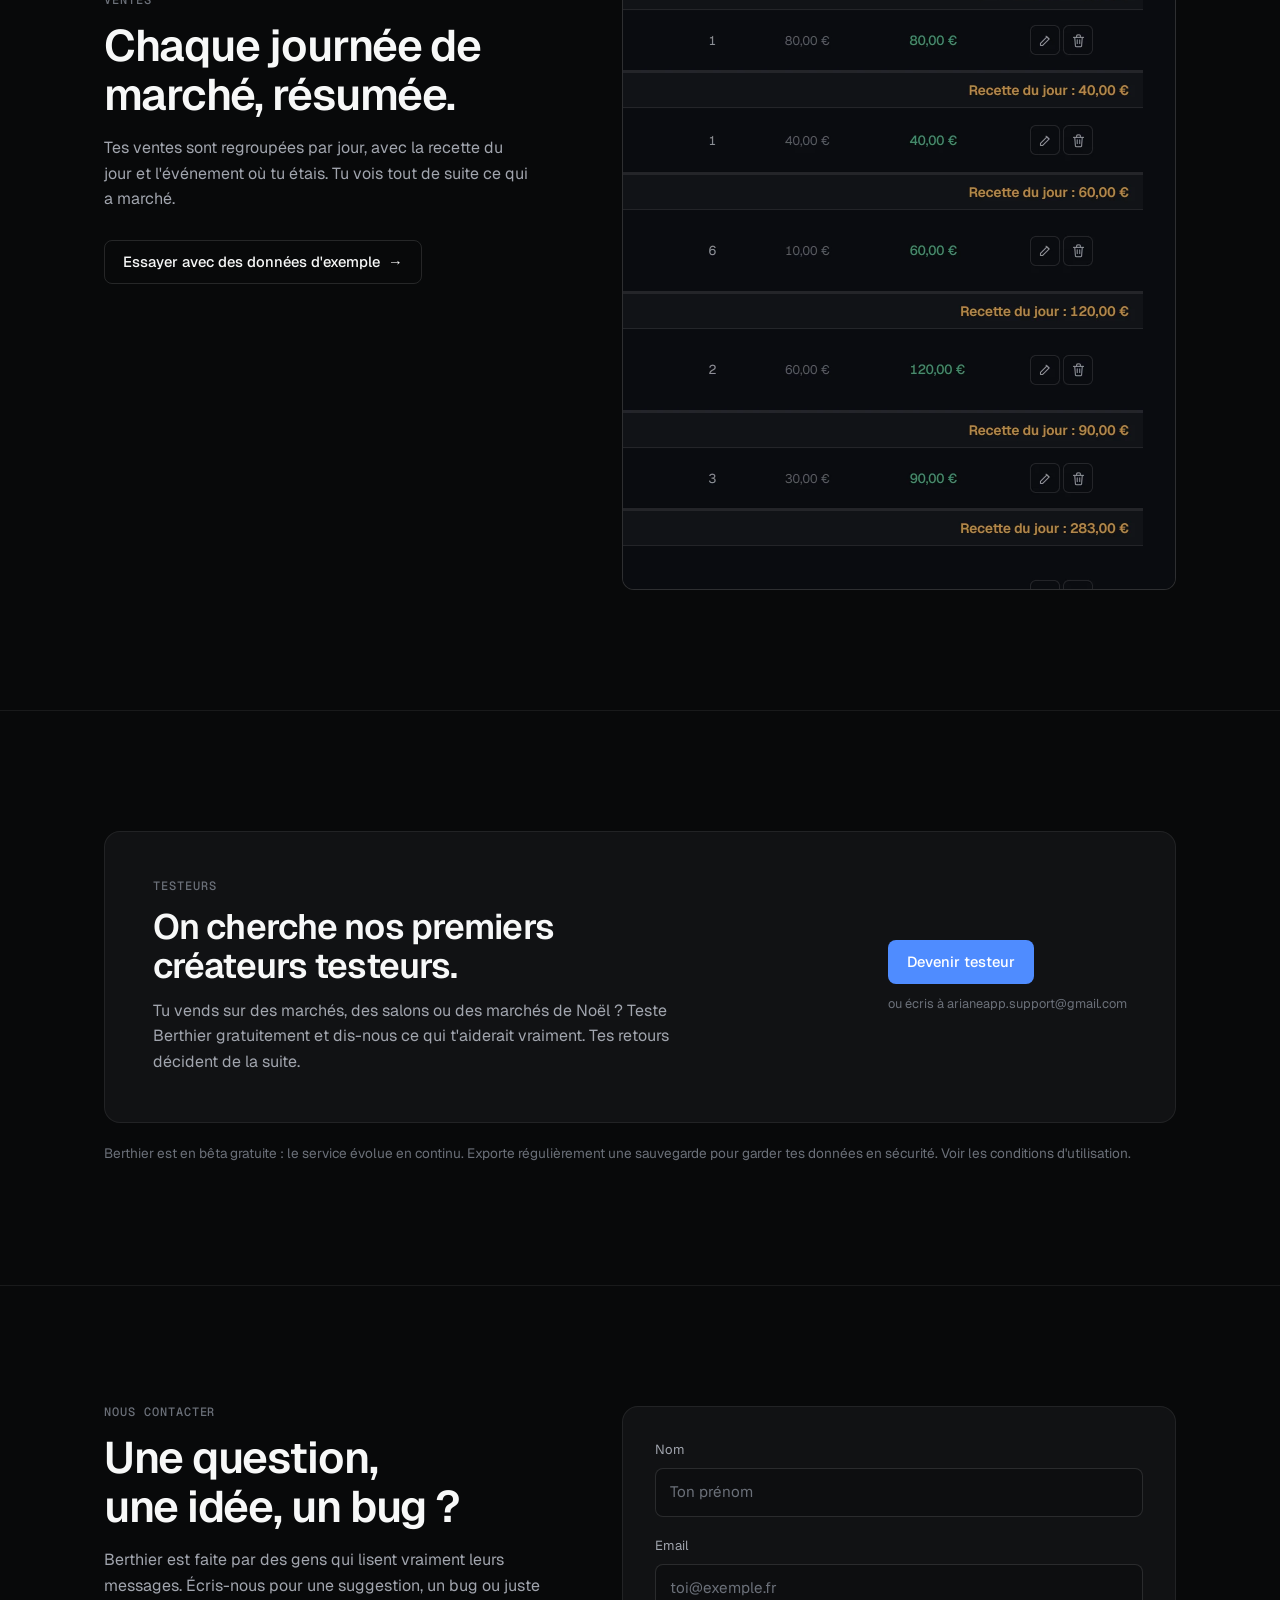
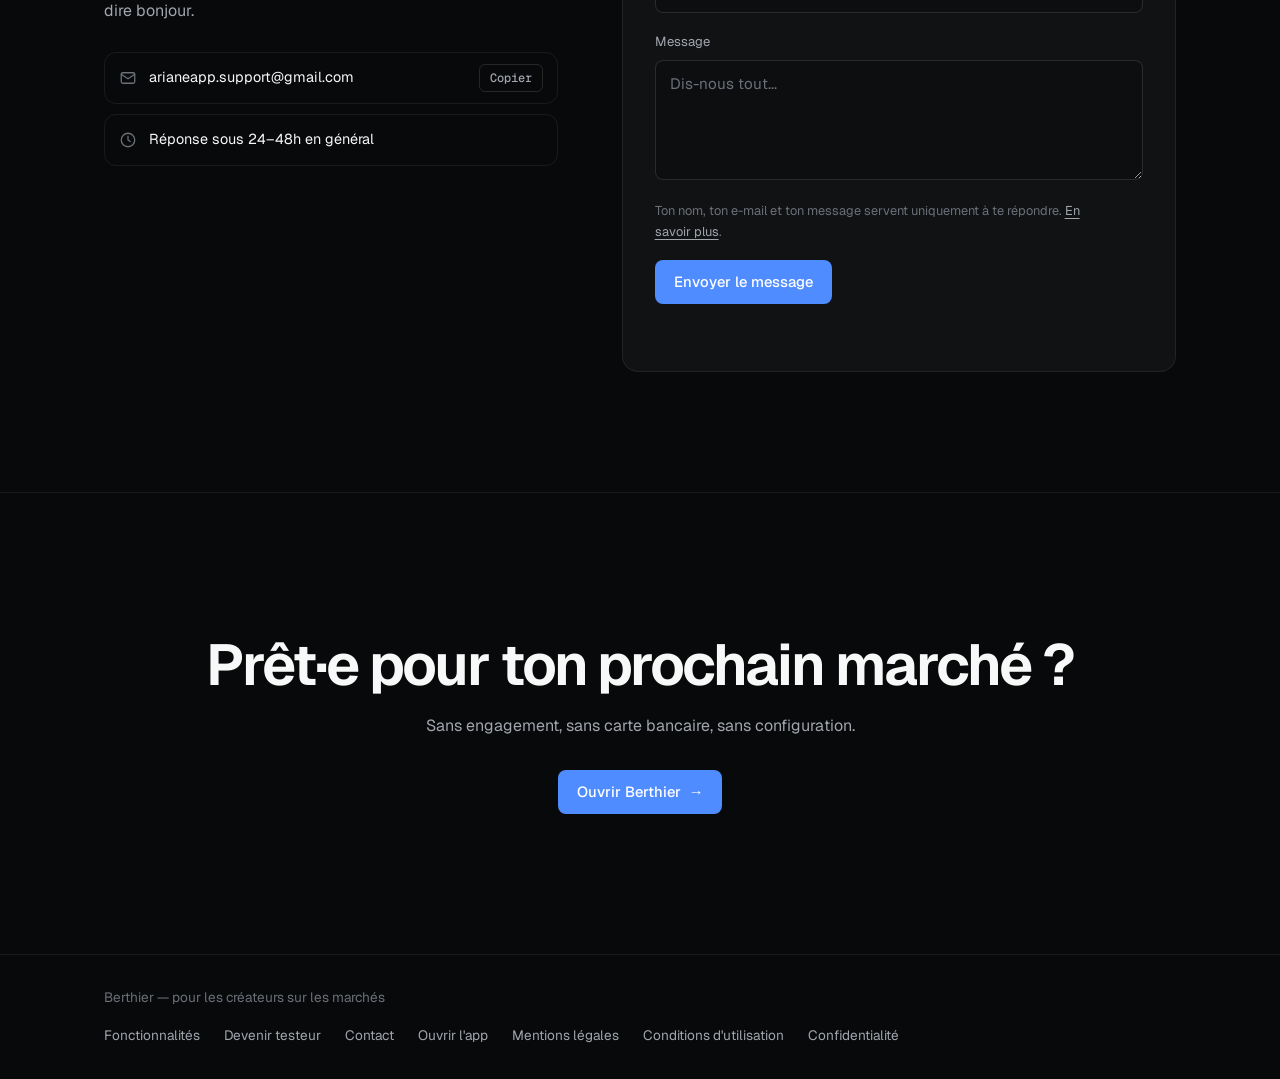
==== commit 16f6697c: "Ariane devient Berthier : nom, logo et icônes" ====
--- a/site/index.html
+++ b/site/index.html
@@ -3,8 +3,8 @@
 <head>
 <meta charset="UTF-8">
 <meta name="viewport" content="width=device-width, initial-scale=1.0">
-<title>Ariane — L'appli de poche des créateurs sur les marchés</title>
-<meta name="description" content="Ariane aide les créateurs qui vendent sur les marchés à noter leurs ventes, suivre leur stock, savoir quels marchés sont rentables et estimer leurs cotisations — depuis leur téléphone.">
+<title>Berthier — L'appli de poche des créateurs sur les marchés</title>
+<meta name="description" content="Berthier aide les créateurs qui vendent sur les marchés à noter leurs ventes, suivre leur stock, savoir quels marchés sont rentables et estimer leurs cotisations — depuis leur téléphone.">
 <meta name="theme-color" content="#08090a">
 <link rel="icon" href="../icons/icon-192.png">
 <link href="../fonts/fonts.css" rel="stylesheet">
@@ -220,13 +220,13 @@
 
 <header class="nav" id="nav">
   <div class="nav-inner">
-    <a class="brand" href="#"><img src="../icons/icon-192.png" alt=""> Ariane</a>
+    <a class="brand" href="#"><img src="../icons/icon-192.png" alt=""> Berthier</a>
     <nav class="nav-links" aria-label="Navigation principale">
       <a href="#fonctionnalites">Fonctionnalités</a>
       <a href="#avis">Devenir testeur</a>
       <a href="#contact">Nous contacter</a>
     </nav>
-    <a class="btn btn-primary btn-sm" href="../index.html">Ouvrir Ariane</a>
+    <a class="btn btn-primary btn-sm" href="../index.html">Ouvrir Berthier</a>
   </div>
 </header>
 
@@ -238,7 +238,7 @@
         <h1>Ton stand de marché,<br><span class="soft">dans ta poche.</span></h1>
         <p class="hero-sub">Note une vente en deux tapotements, ton stock se met à jour tout seul, et tu sais enfin quels marchés valent le déplacement. Fini le carnet et le tableur du dimanche soir.</p>
         <div class="hero-actions">
-          <a class="btn btn-primary" href="../index.html">Essayer Ariane gratuitement <span class="arrow" aria-hidden="true">→</span></a>
+          <a class="btn btn-primary" href="../index.html">Essayer Berthier gratuitement <span class="arrow" aria-hidden="true">→</span></a>
           <a class="btn btn-ghost" href="#fonctionnalites">Voir les fonctionnalités</a>
         </div>
         <div class="hero-note"><span>Fonctionne sur téléphone</span><span>Sans compte pour commencer</span><span>Sauvegarde en ligne en option</span></div>
@@ -246,7 +246,7 @@
 
       <figure class="shot">
         <div class="shot-frame">
-          <img src="img/app-tableau-de-bord.webp" width="1440" height="900" alt="Le tableau de bord d'Ariane : chiffre d'affaires, charges, bénéfice et valeur du stock" fetchpriority="high">
+          <img src="img/app-tableau-de-bord.webp" width="1440" height="900" alt="Le tableau de bord de Berthier : chiffre d'affaires, charges, bénéfice et valeur du stock" fetchpriority="high">
         </div>
         <figcaption class="shot-caption">Capture réelle de l'app, avec des données d'exemple.</figcaption>
       </figure>
@@ -308,13 +308,13 @@
       <div class="steps reveal">
         <div class="step">
           <span class="num">01</span>
-          <h3>Ouvre Ariane</h3>
+          <h3>Ouvre Berthier</h3>
           <p>Aucune installation, aucun compte requis pour commencer — tout fonctionne dans le navigateur.</p>
         </div>
         <div class="step">
           <span class="num">02</span>
           <h3>Ajoute tes produits</h3>
-          <p>Indique tes prix et tes quantités, Ariane calcule tes marges.</p>
+          <p>Indique tes prix et tes quantités, Berthier calcule tes marges.</p>
         </div>
         <div class="step">
           <span class="num">03</span>
@@ -334,7 +334,7 @@
         <a class="btn btn-ghost" href="../index.html">Essayer avec des données d'exemple <span class="arrow" aria-hidden="true">→</span></a>
       </div>
       <div class="split-shot reveal">
-        <img src="img/app-ventes.webp" width="1440" height="900" loading="lazy" alt="La liste des ventes d'Ariane, regroupées par jour avec la recette de chaque journée">
+        <img src="img/app-ventes.webp" width="1440" height="900" loading="lazy" alt="La liste des ventes de Berthier, regroupées par jour avec la recette de chaque journée">
       </div>
     </div>
   </section>
@@ -345,14 +345,14 @@
         <div>
           <div class="eyebrow">Testeurs</div>
           <h2>On cherche nos premiers créateurs testeurs.</h2>
-          <p>Tu vends sur des marchés, des salons ou des marchés de Noël ? Teste Ariane gratuitement et dis-nous ce qui t'aiderait vraiment. Tes retours décident de la suite.</p>
+          <p>Tu vends sur des marchés, des salons ou des marchés de Noël ? Teste Berthier gratuitement et dis-nous ce qui t'aiderait vraiment. Tes retours décident de la suite.</p>
         </div>
         <div class="testers-cta">
-          <a class="btn btn-primary" href="mailto:arianeapp.support@gmail.com?subject=Je%20veux%20tester%20Ariane&body=Salut%2C%20je%20vends%20%3A%20...%0AJe%20fais%20environ%20...%20march%C3%A9s%20par%20mois.%0A%0A" target="_blank" rel="noopener">Devenir testeur</a>
+          <a class="btn btn-primary" href="mailto:arianeapp.support@gmail.com?subject=Je%20veux%20tester%20Berthier&body=Salut%2C%20je%20vends%20%3A%20...%0AJe%20fais%20environ%20...%20march%C3%A9s%20par%20mois.%0A%0A" target="_blank" rel="noopener">Devenir testeur</a>
           <small>ou écris à arianeapp.support@gmail.com</small>
         </div>
       </div>
-      <p class="beta-note reveal">Ariane est en bêta gratuite : le service évolue en continu. Exporte régulièrement une sauvegarde pour garder tes données en sécurité. Voir les <a href="cgu.html" style="color:inherit">conditions d'utilisation</a>.</p>
+      <p class="beta-note reveal">Berthier est en bêta gratuite : le service évolue en continu. Exporte régulièrement une sauvegarde pour garder tes données en sécurité. Voir les <a href="cgu.html" style="color:inherit">conditions d'utilisation</a>.</p>
     </div>
   </section>
 
@@ -361,7 +361,7 @@
       <div class="contact-info reveal">
         <div class="eyebrow">Nous contacter</div>
         <h2>Une question, une idée, un bug ?</h2>
-        <p>Ariane est faite par des gens qui lisent vraiment leurs messages. Écris-nous pour une suggestion, un bug ou juste dire bonjour.</p>
+        <p>Berthier est faite par des gens qui lisent vraiment leurs messages. Écris-nous pour une suggestion, un bug ou juste dire bonjour.</p>
         <a class="contact-line" href="mailto:arianeapp.support@gmail.com" target="_blank" rel="noopener">
           <span class="ic"><svg class="icon"><use href="#icon-mail"/></svg></span> arianeapp.support@gmail.com
           <button type="button" class="copy-btn" onclick="event.preventDefault();event.stopPropagation();copyText('arianeapp.support@gmail.com',this)">Copier</button>
@@ -401,14 +401,14 @@
     <div class="wrap reveal">
       <h2>Prêt·e pour ton prochain marché ?</h2>
       <p>Sans engagement, sans carte bancaire, sans configuration.</p>
-      <a class="btn btn-primary" href="../index.html">Ouvrir Ariane <span class="arrow" aria-hidden="true">→</span></a>
+      <a class="btn btn-primary" href="../index.html">Ouvrir Berthier <span class="arrow" aria-hidden="true">→</span></a>
     </div>
   </section>
 </main>
 
 <footer>
   <div class="wrap footer-inner">
-    <span>Ariane — pour les créateurs sur les marchés</span>
+    <span>Berthier — pour les créateurs sur les marchés</span>
     <div class="footer-links">
       <a href="#fonctionnalites">Fonctionnalités</a>
       <a href="#avis">Devenir testeur</a>
@@ -467,7 +467,7 @@
     const name = document.getElementById('cf-name').value.trim();
     const email = document.getElementById('cf-email').value.trim();
     const message = document.getElementById('cf-message').value.trim();
-    const subject = 'Message depuis le site Ariane — ' + name;
+    const subject = 'Message depuis le site Berthier — ' + name;
     const plainBody = message + '\n\n— ' + name + ' (' + email + ')';
     window.open(`mailto:arianeapp.support@gmail.com?subject=${encodeURIComponent(subject)}&body=${encodeURIComponent(plainBody)}`, '_blank');
     fallbackText.value = 'À : arianeapp.support@gmail.com\nSujet : ' + subject + '\n\n' + plainBody;
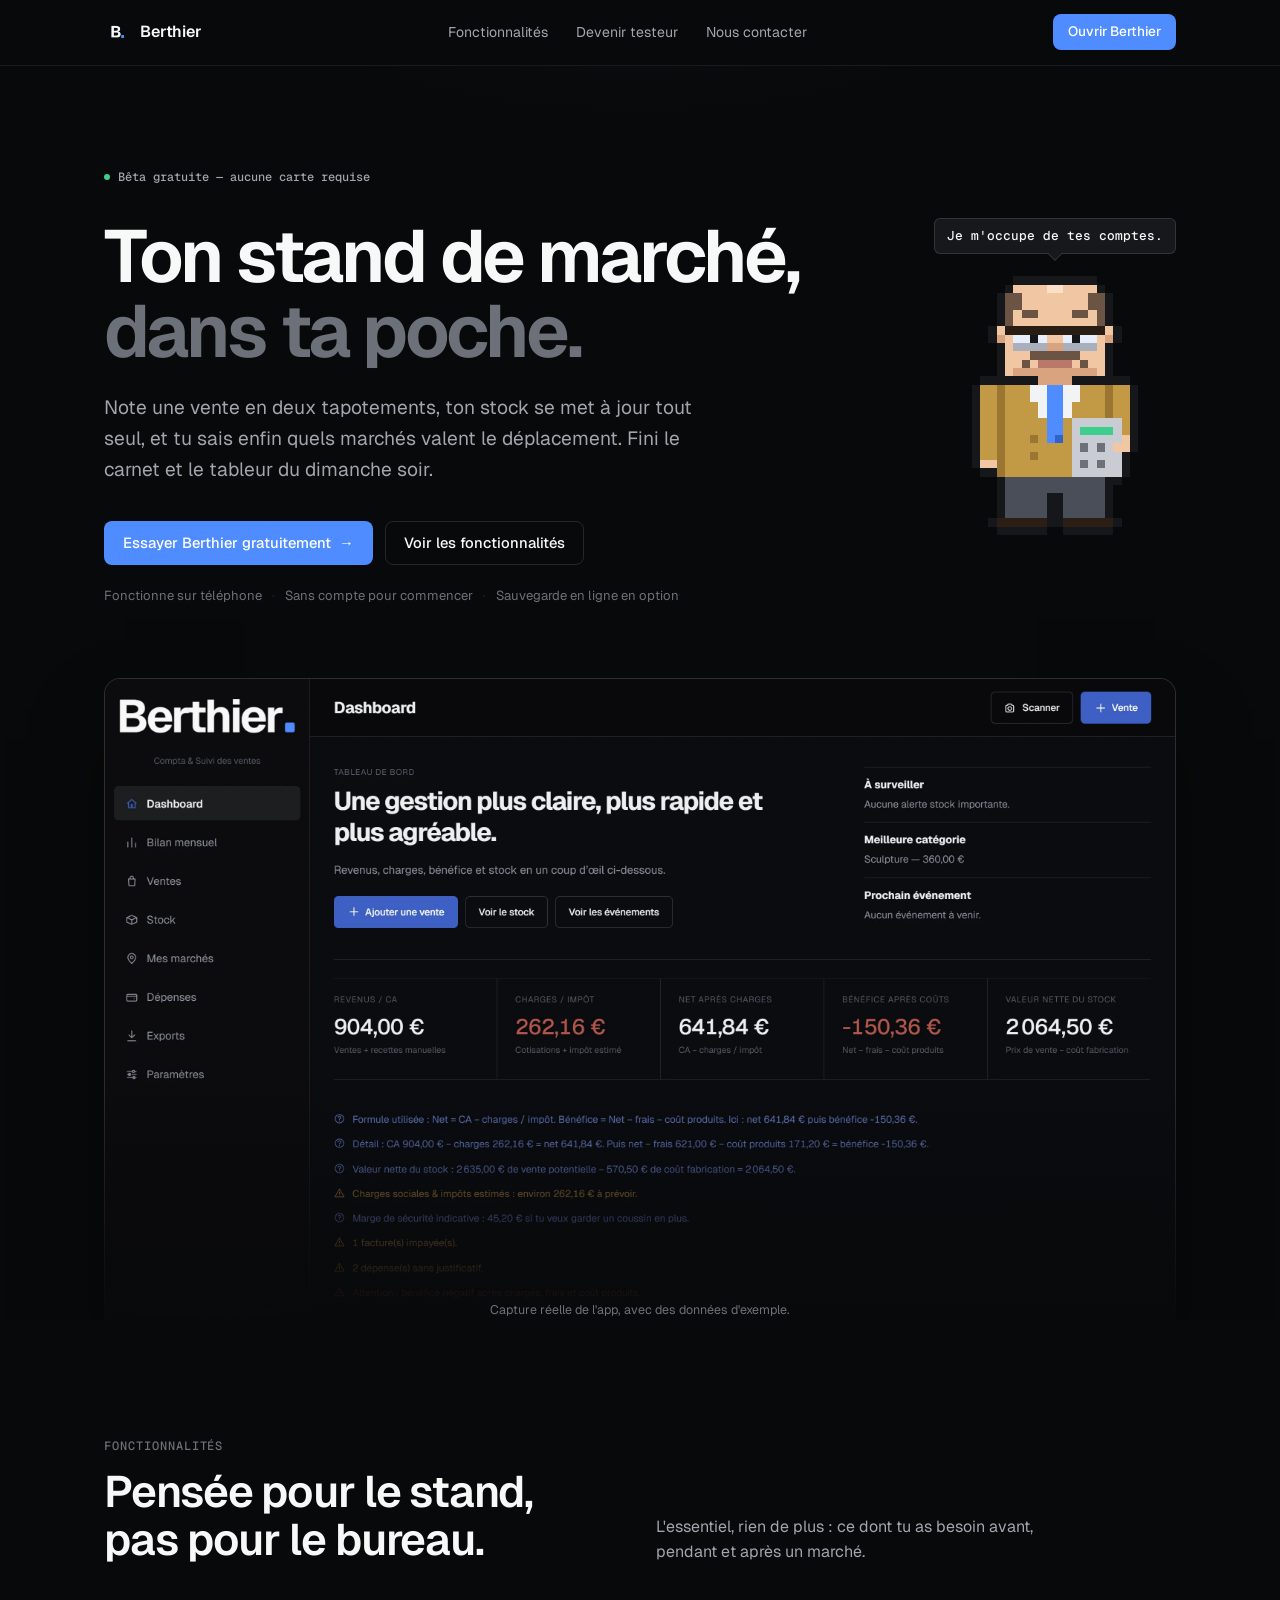
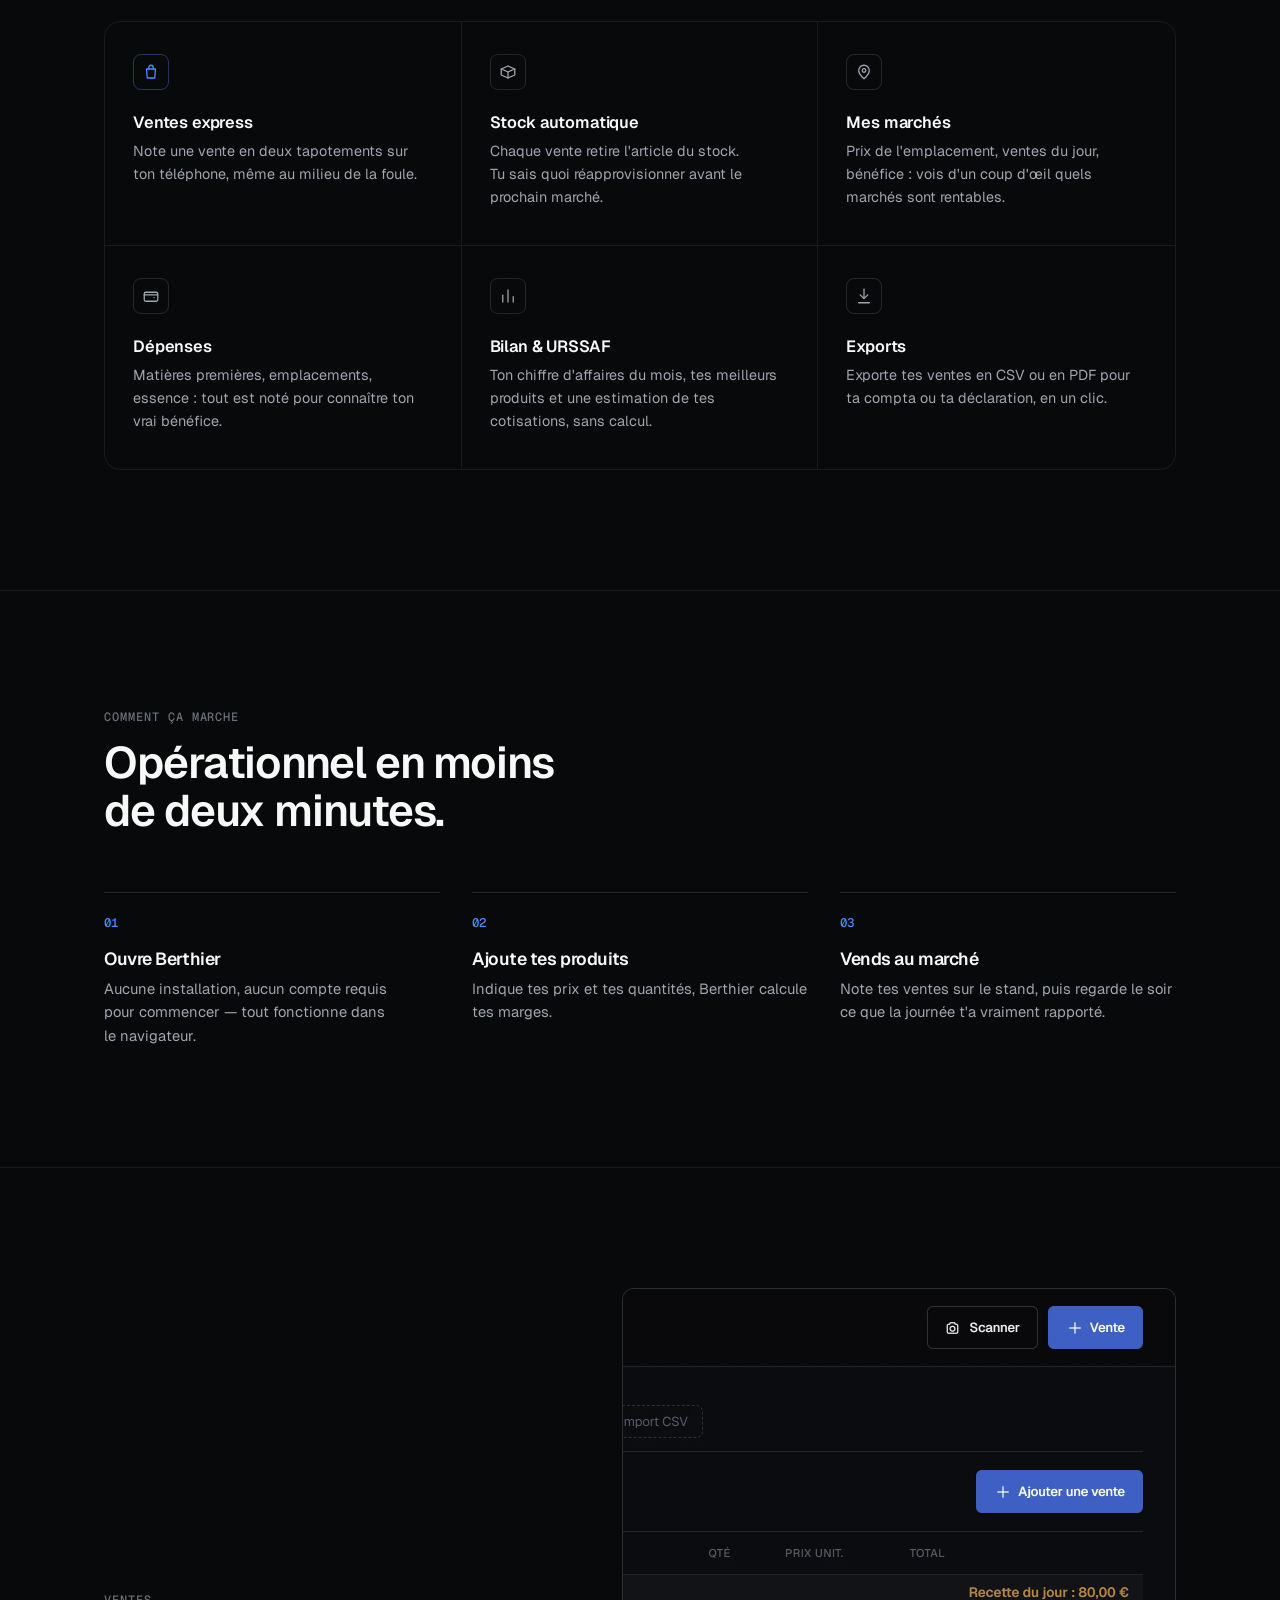
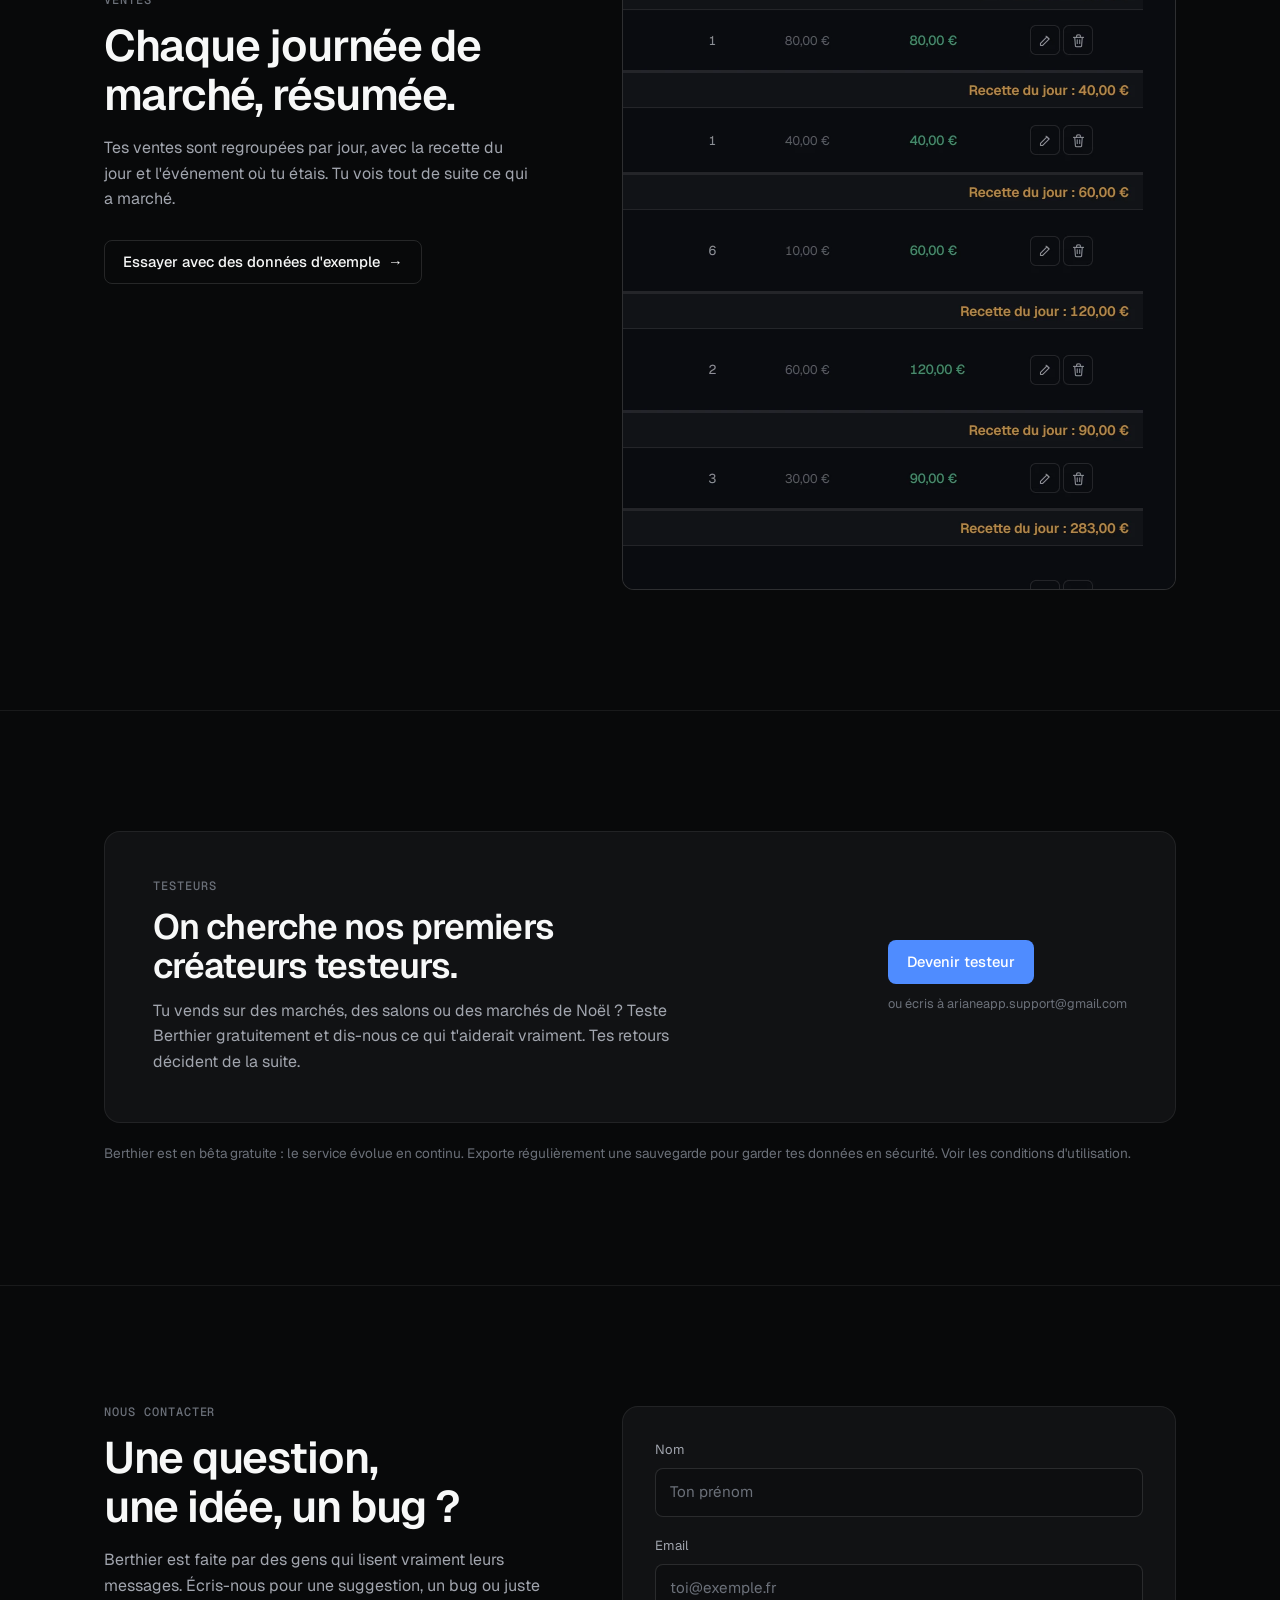
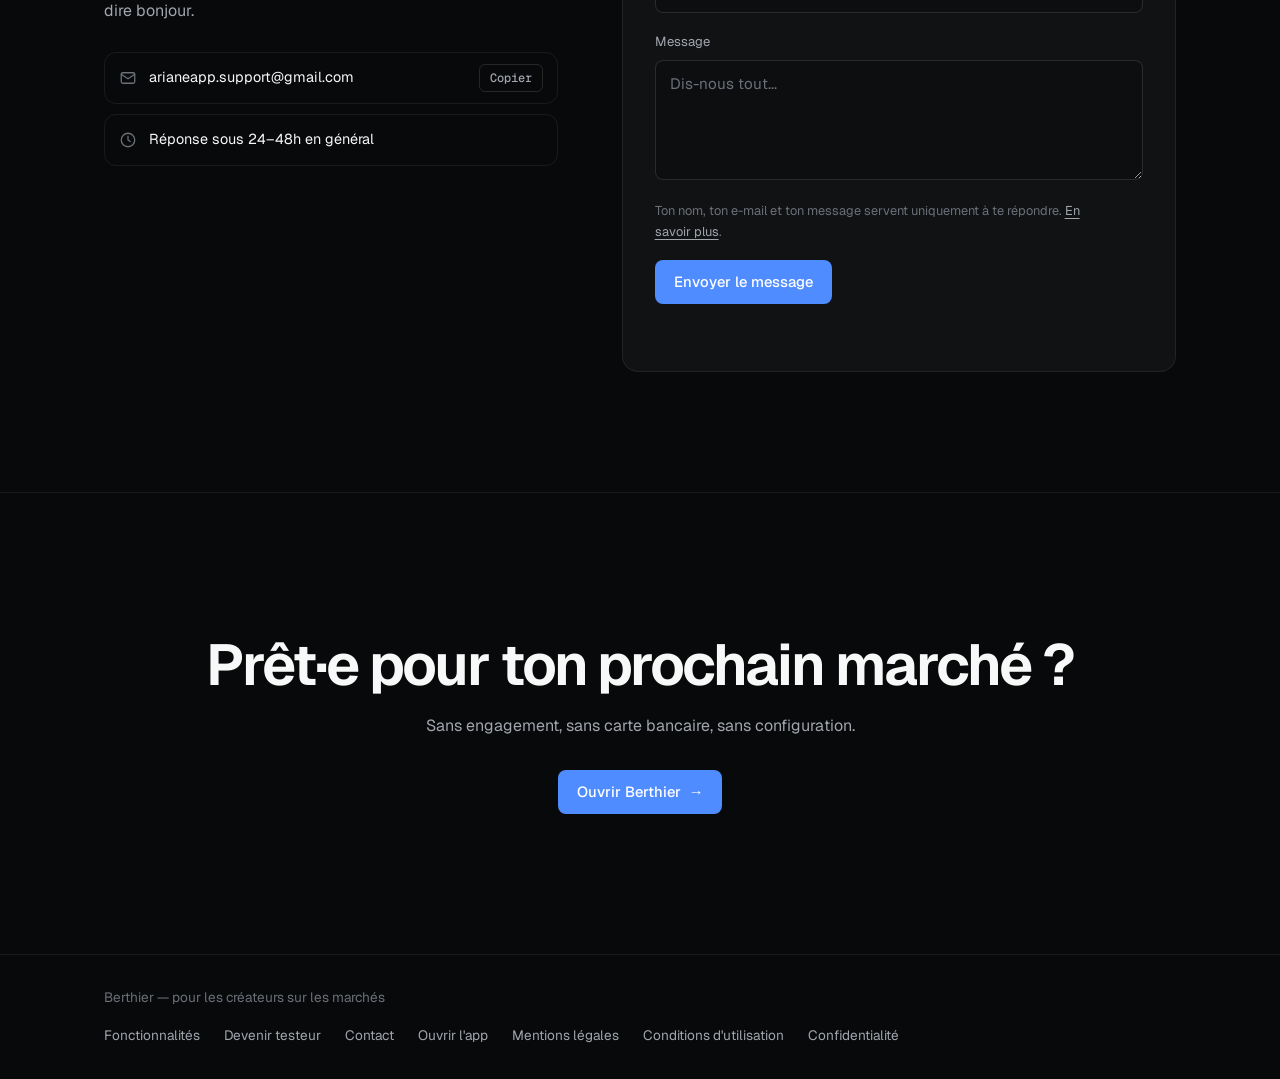
==== commit 1e0f5020: "Berthier en pixel art animé, visage de l'assistant" ====
--- a/site/index.html
+++ b/site/index.html
@@ -72,6 +72,20 @@
     content: ''; position: absolute; inset: -20% -10% auto; height: 720px; pointer-events: none;
     background: radial-gradient(ellipse 50% 60% at 50% 0%, rgba(79,140,255,.08), transparent 70%); }
   .hero-inner { position: relative; max-width: 760px; }
+  /* Berthier, la mascotte en pixel art */
+  .mascot { position: absolute; right: 24px; top: 56px; margin: 0; display: flex; flex-direction: column; align-items: center; gap: 14px; }
+  .mascot img { width: 200px; height: auto; image-rendering: pixelated; image-rendering: crisp-edges; }
+  .bubble { position: relative; font: 500 .8rem/1.4 'Geist Mono', monospace; color: var(--text); background: var(--surface2);
+    border: 1px solid var(--line2); border-radius: 6px; padding: 8px 12px; white-space: nowrap; }
+  .bubble::after { content: ''; position: absolute; left: 50%; bottom: -6px; width: 10px; height: 10px; background: var(--surface2);
+    border-right: 1px solid var(--line2); border-bottom: 1px solid var(--line2); transform: translateX(-50%) rotate(45deg); }
+  .hero .wrap { position: relative; }
+  @media (max-width: 1100px) { .mascot img { width: 150px; } }
+  @media (max-width: 860px) {
+    .mascot { position: static; flex-direction: row; align-items: flex-end; gap: 12px; margin-bottom: 24px; }
+    .mascot img { width: 84px; order: -1; }
+    .bubble::after { left: -6px; bottom: 14px; transform: rotate(135deg); }
+  }
   .chip { display: inline-flex; align-items: center; gap: 8px; height: 28px; padding: 0; border: 0;
     font: 500 .75rem/1 'Geist Mono', monospace; color: var(--text2); margin-bottom: 28px; }
   .chip .dot { width: 6px; height: 6px; border-radius: 50%; background: var(--green); }
@@ -233,6 +247,10 @@
 <main>
   <section class="hero">
     <div class="wrap">
+      <figure class="mascot" aria-hidden="true">
+        <div class="bubble">Je m'occupe de tes comptes.</div>
+        <img src="../icons/berthier-anime.svg" width="240" height="320" alt="">
+      </figure>
       <div class="hero-inner">
         <div class="chip"><span class="dot"></span> Bêta gratuite — aucune carte requise</div>
         <h1>Ton stand de marché,<br><span class="soft">dans ta poche.</span></h1>
